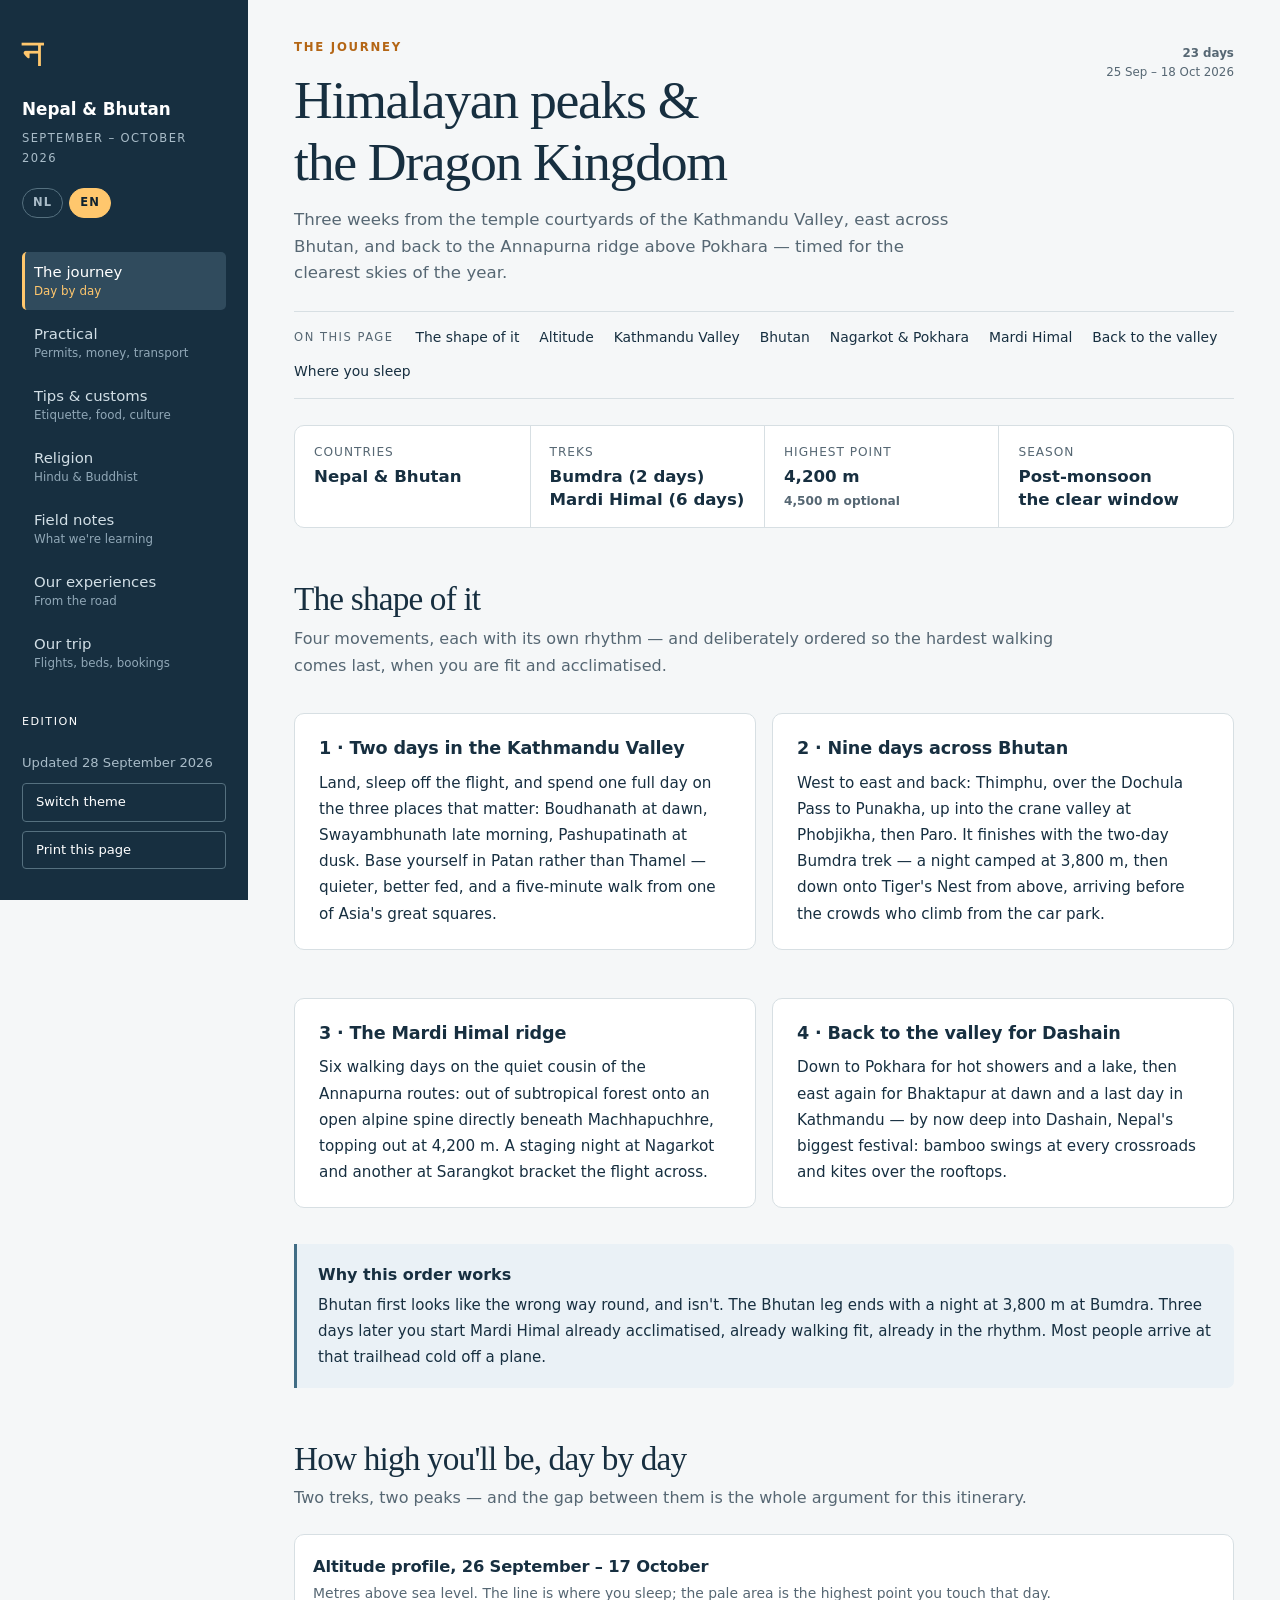
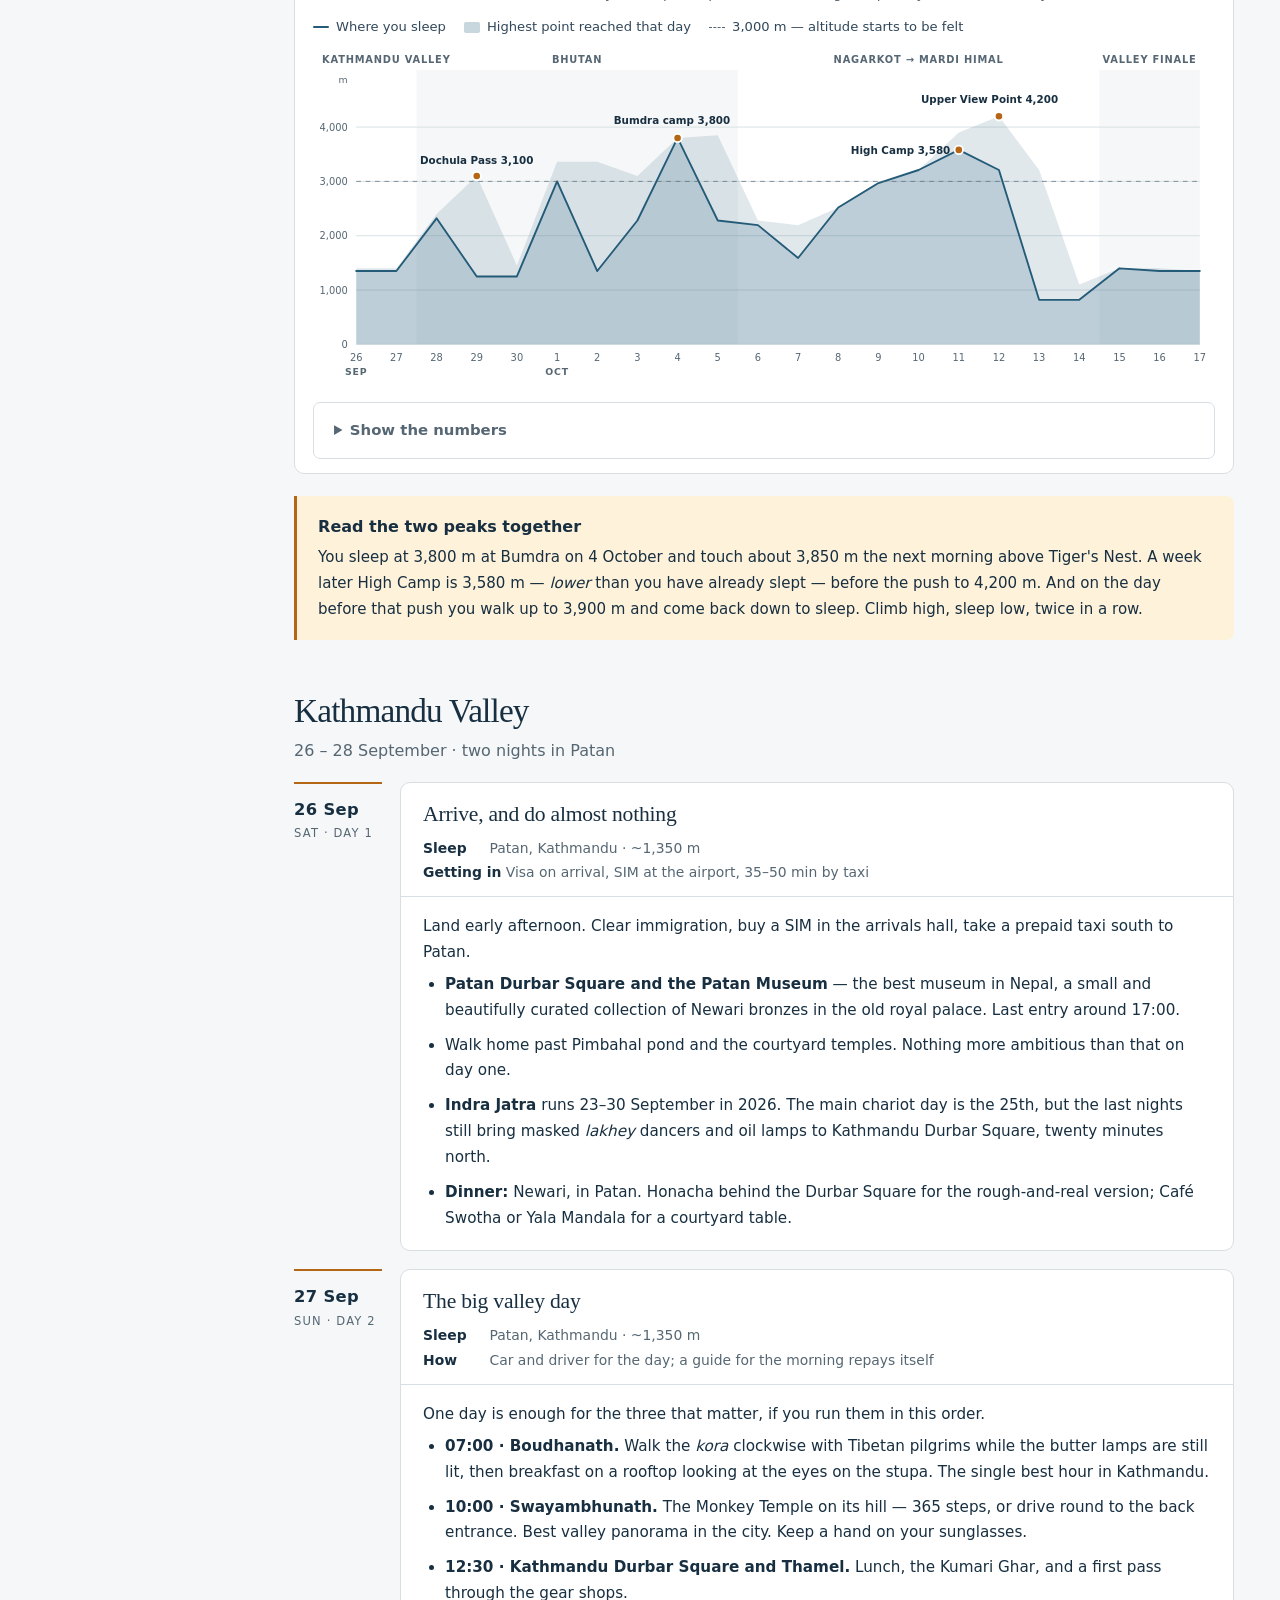
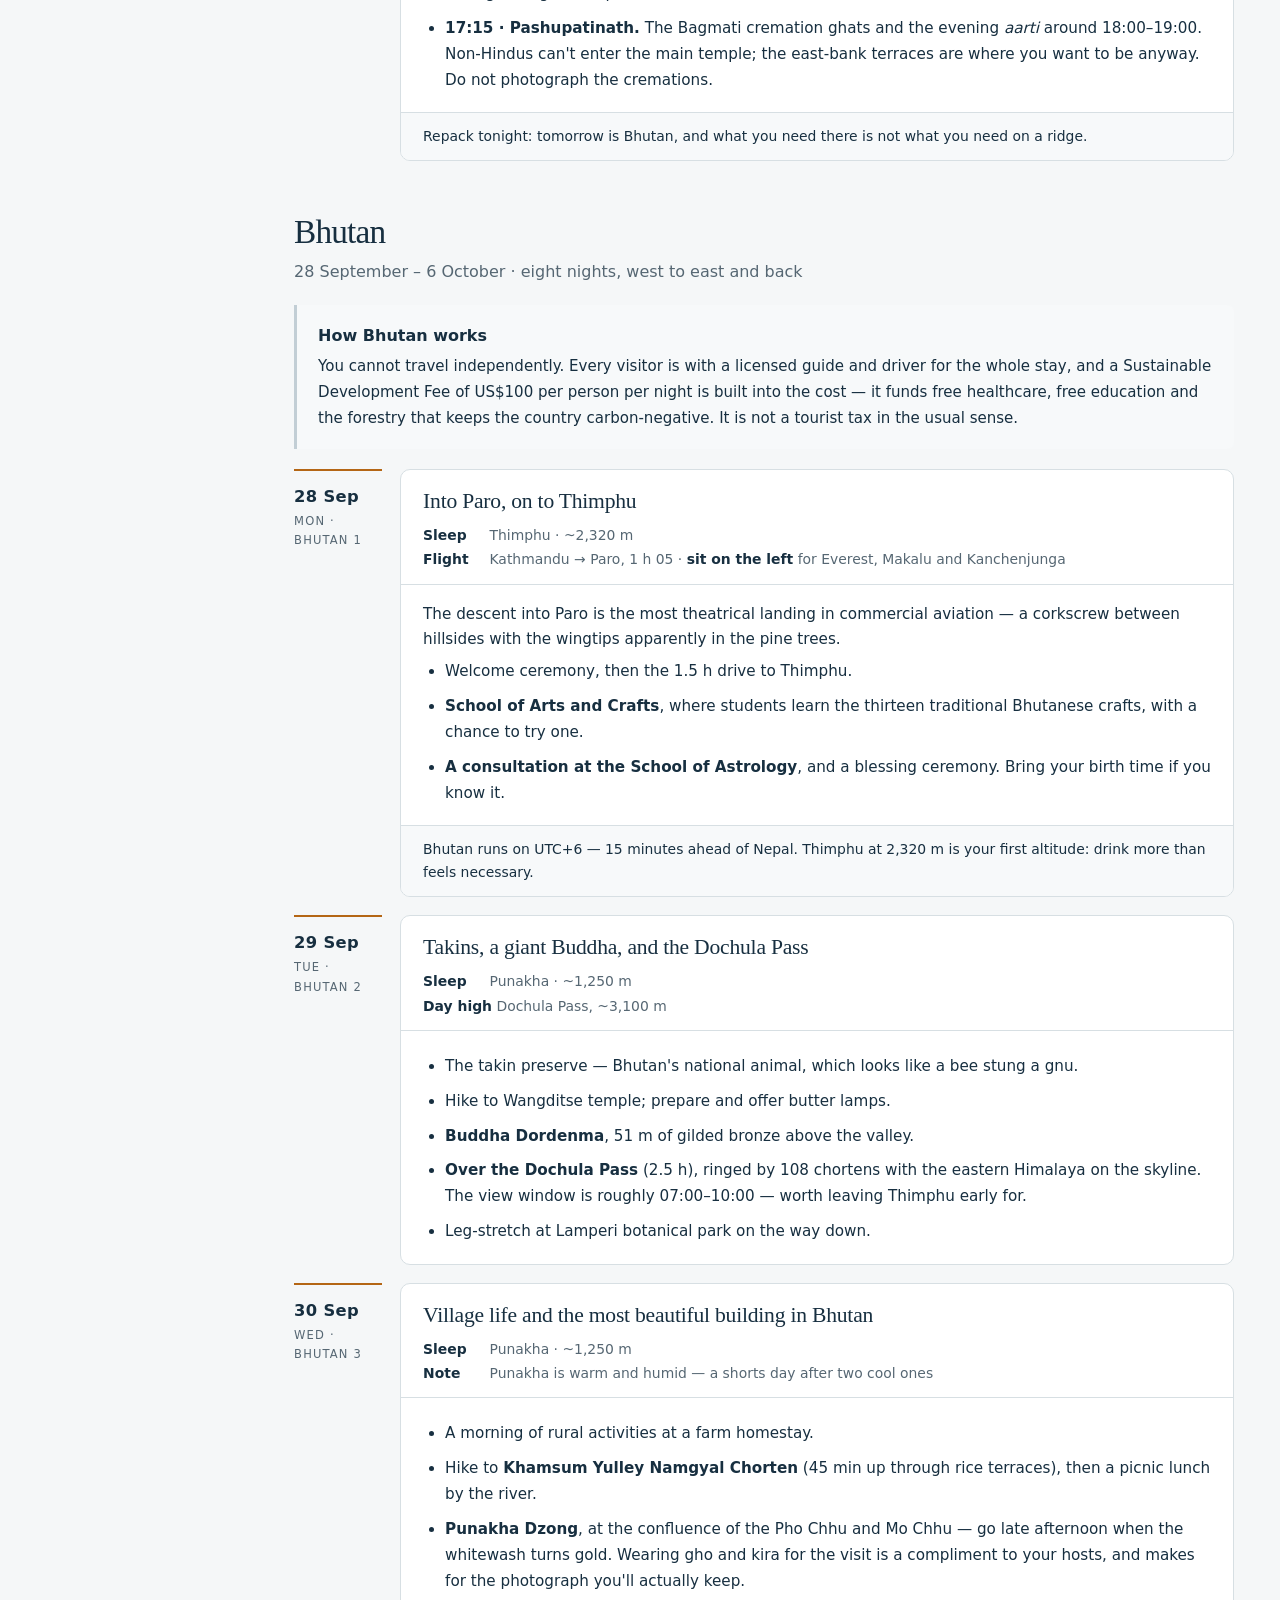
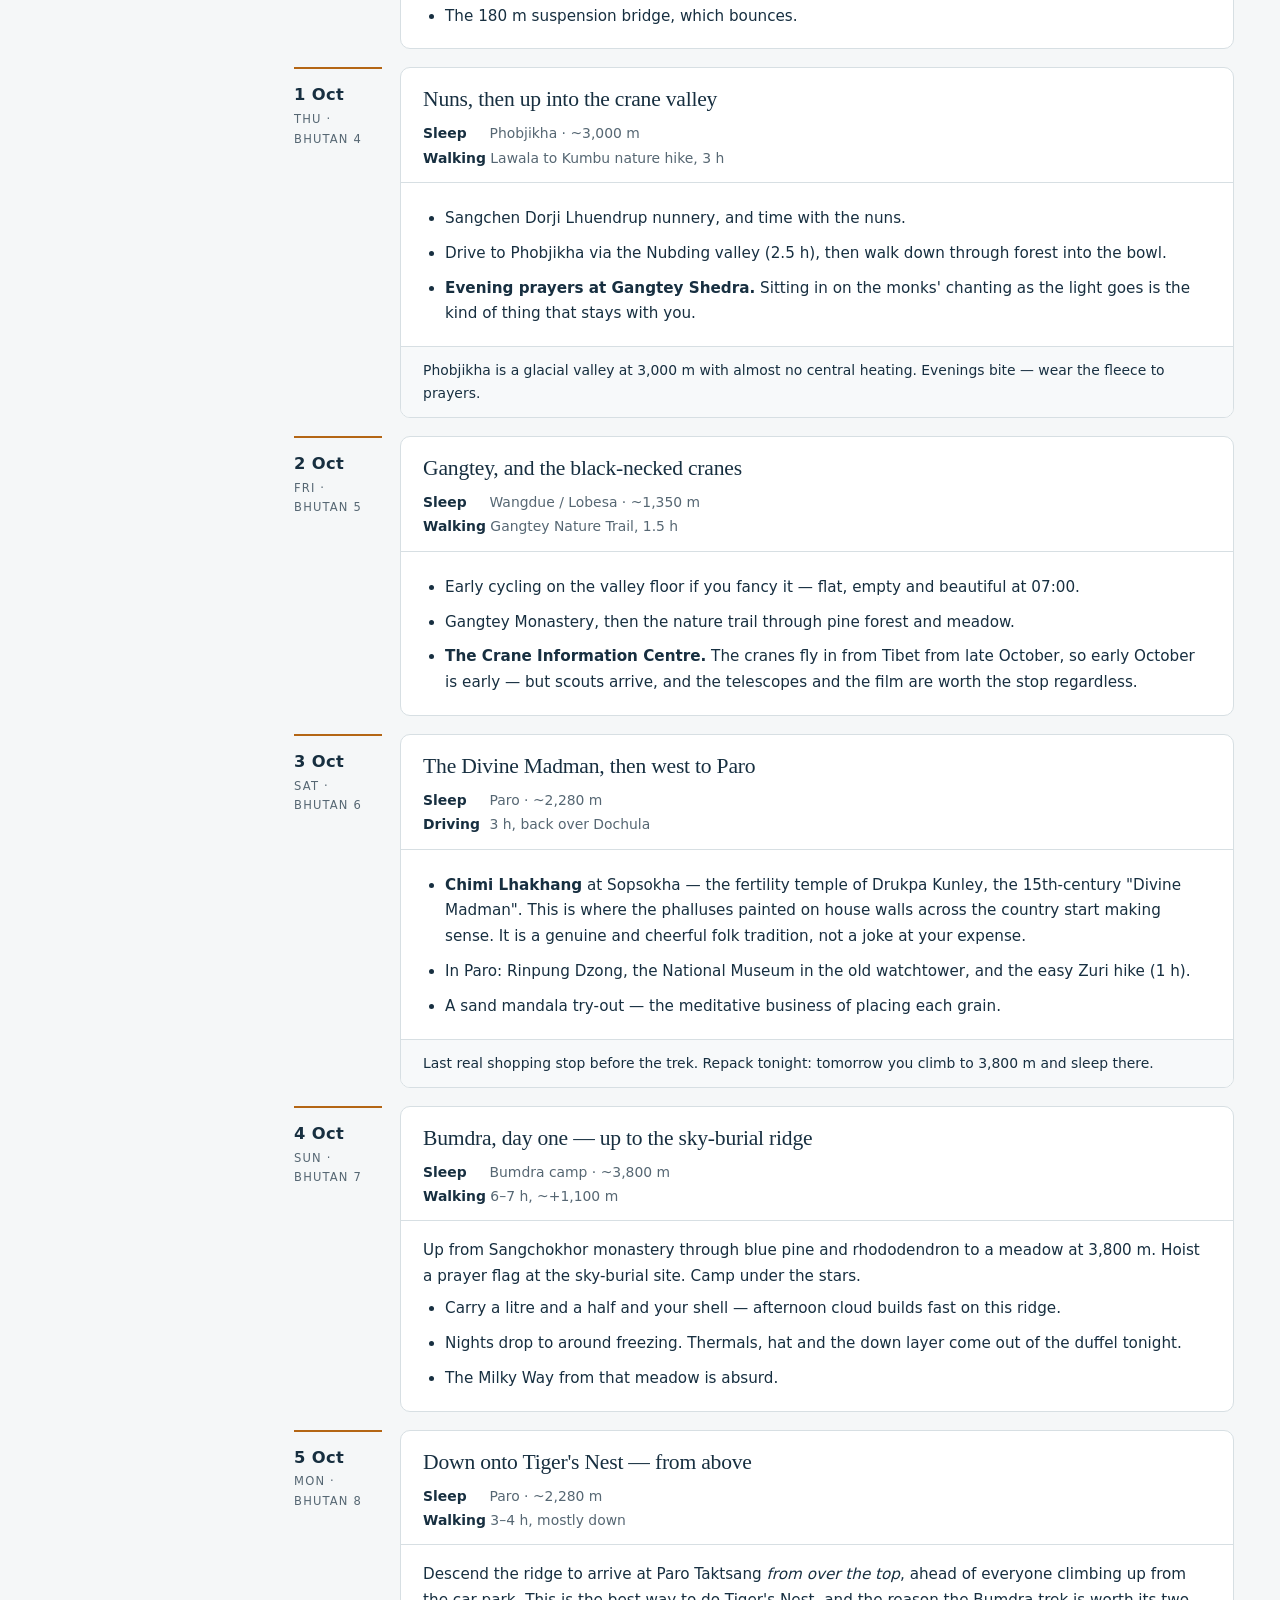
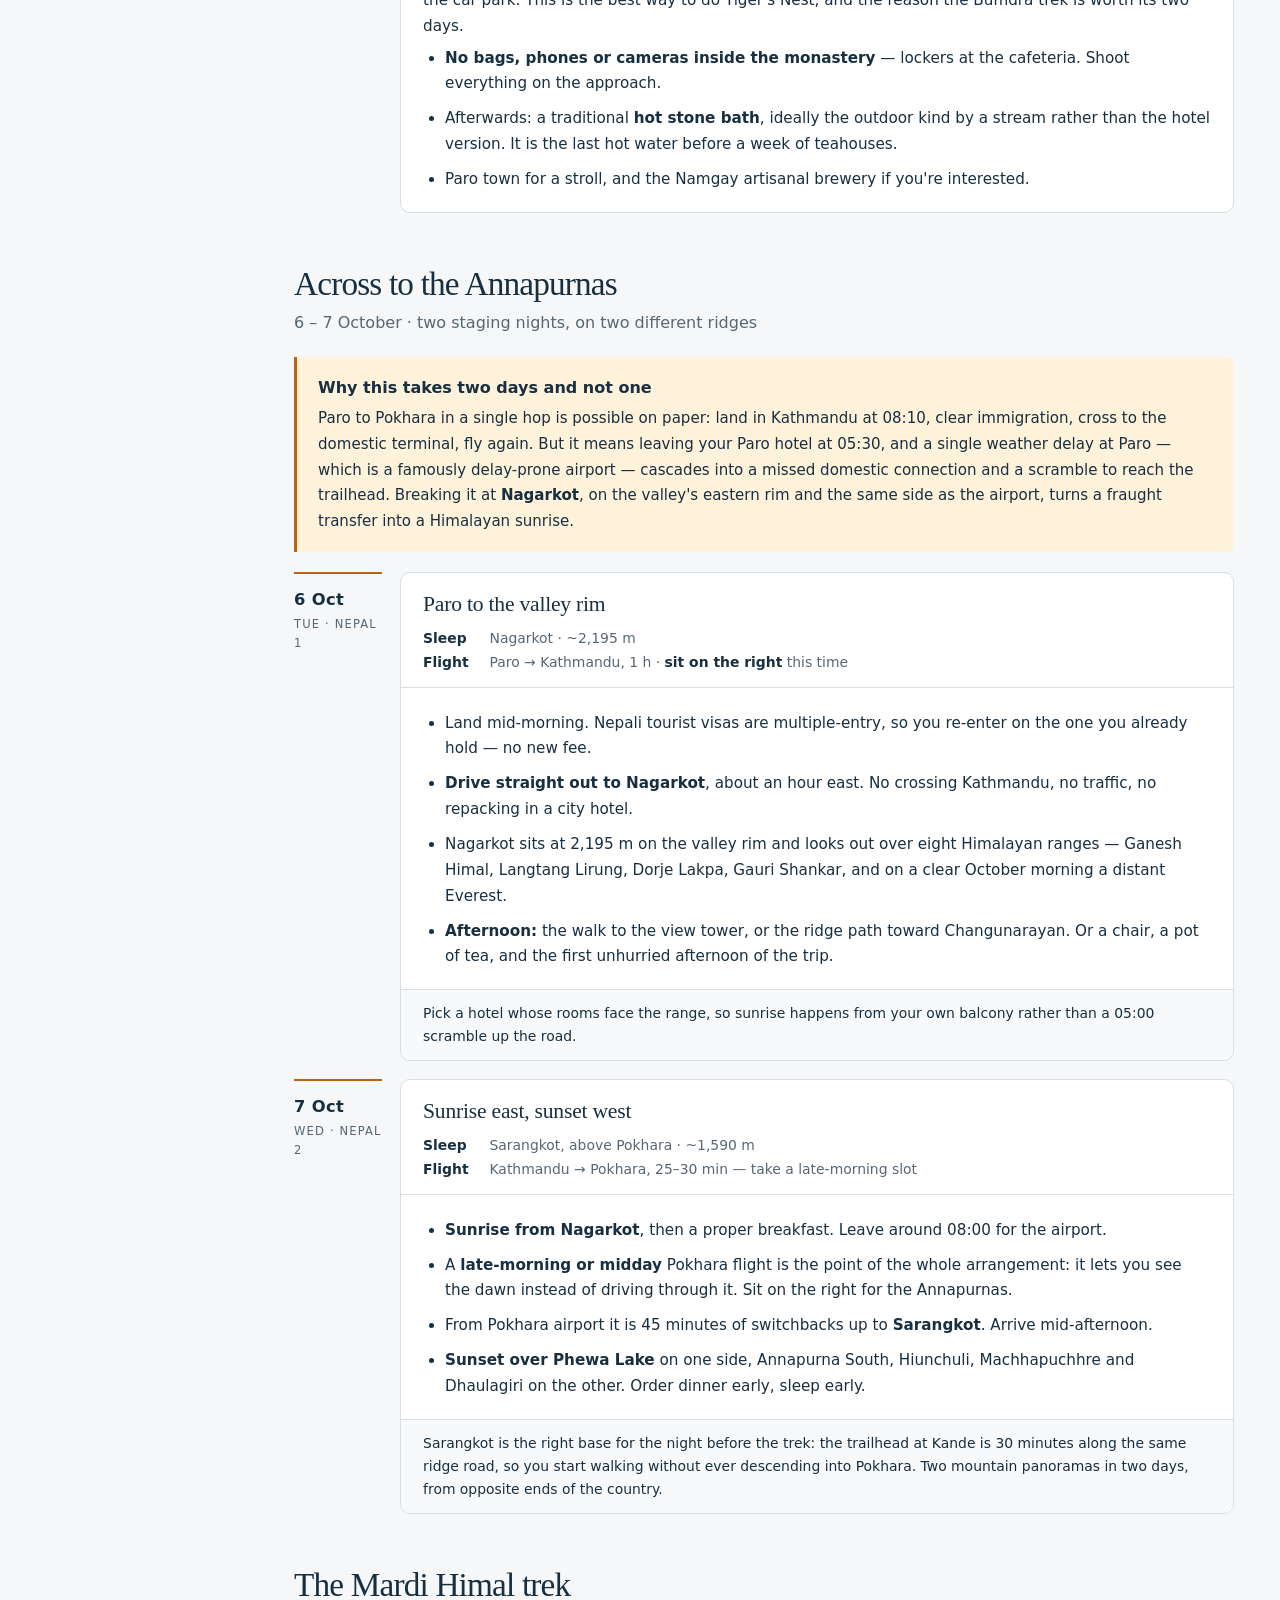
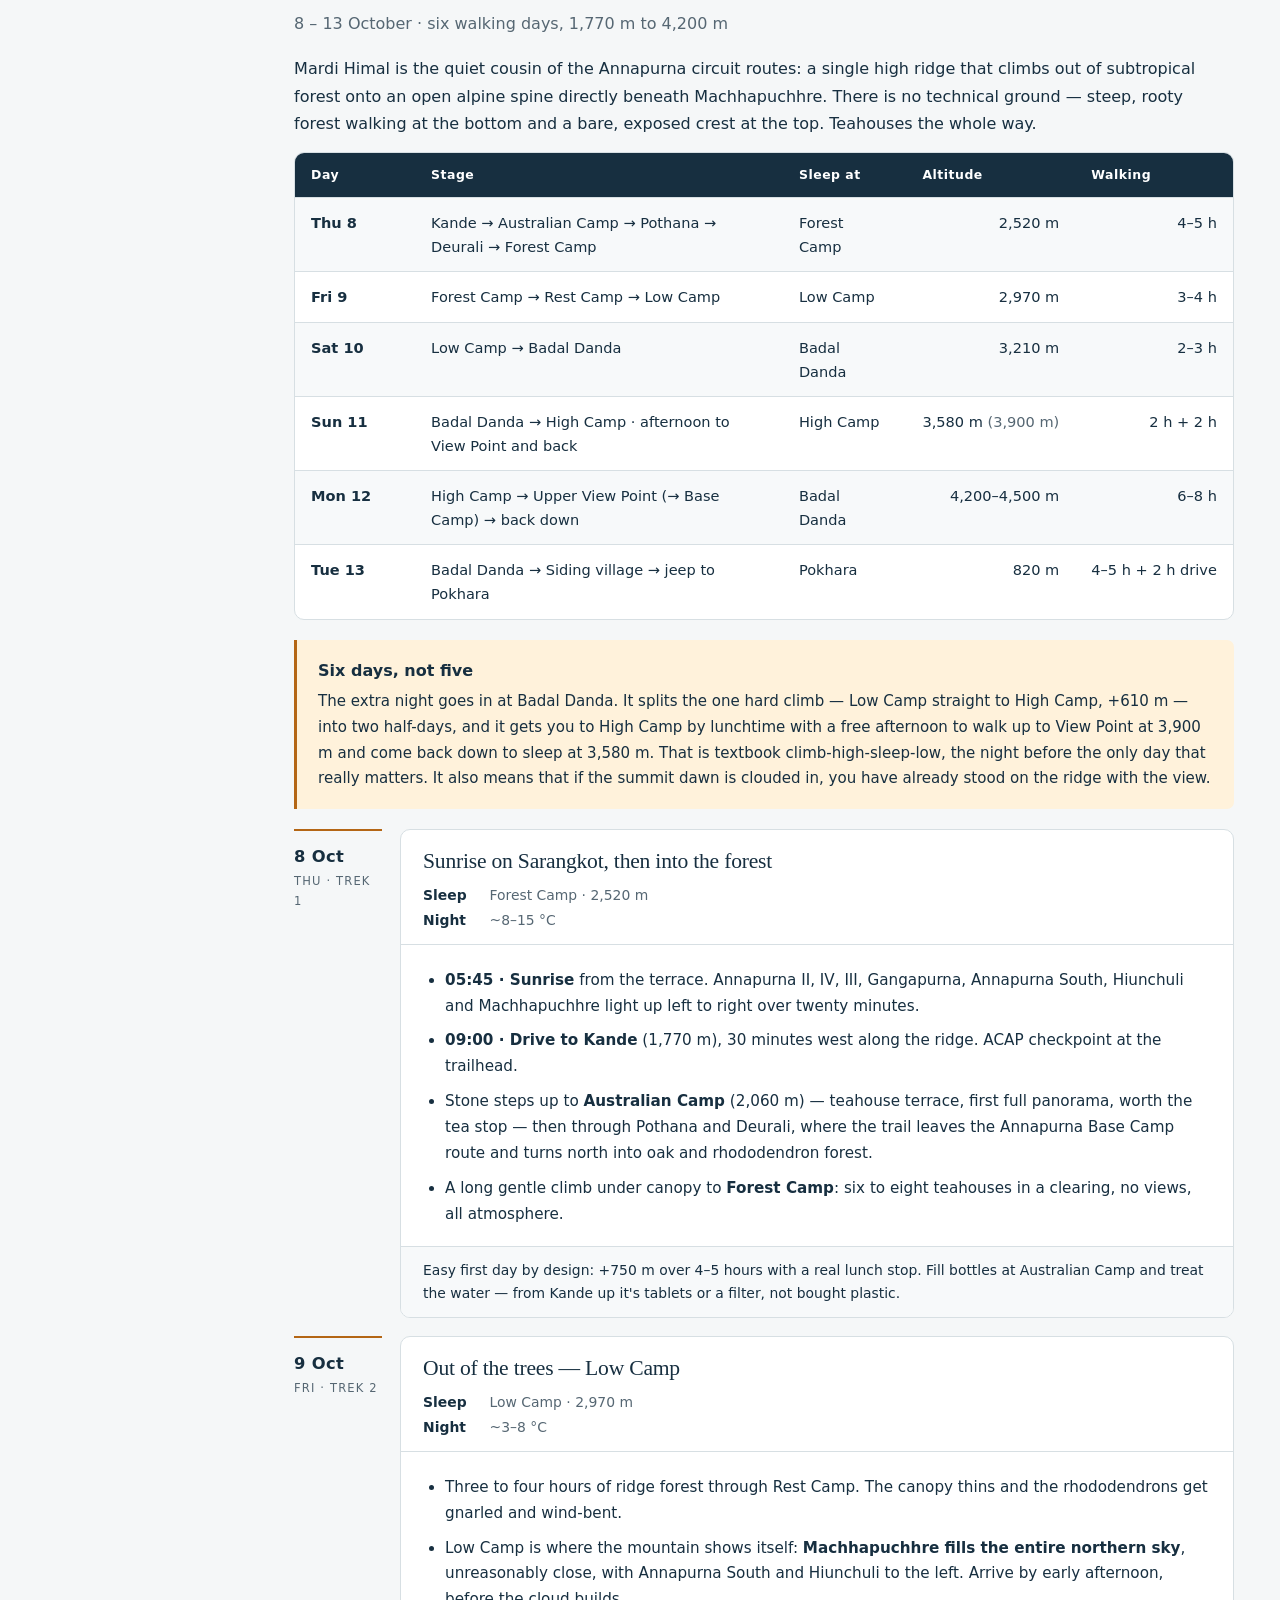
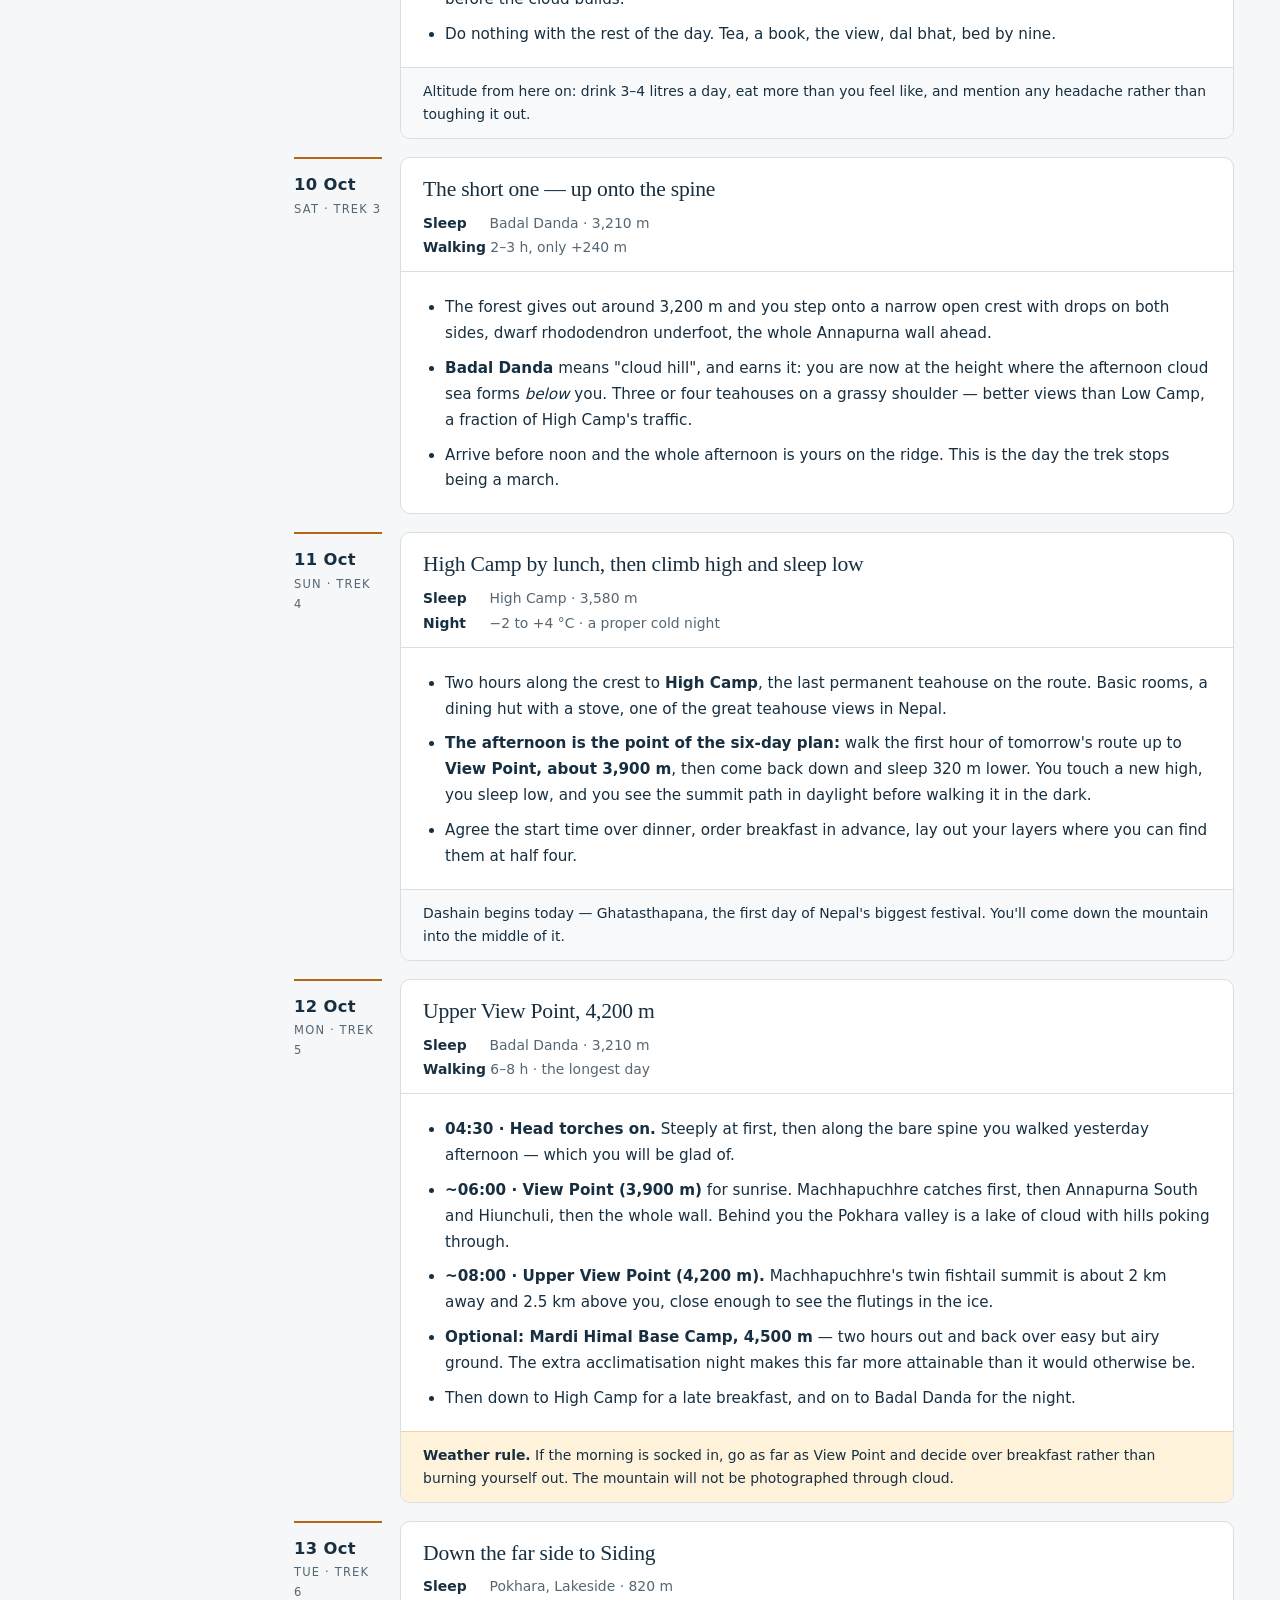
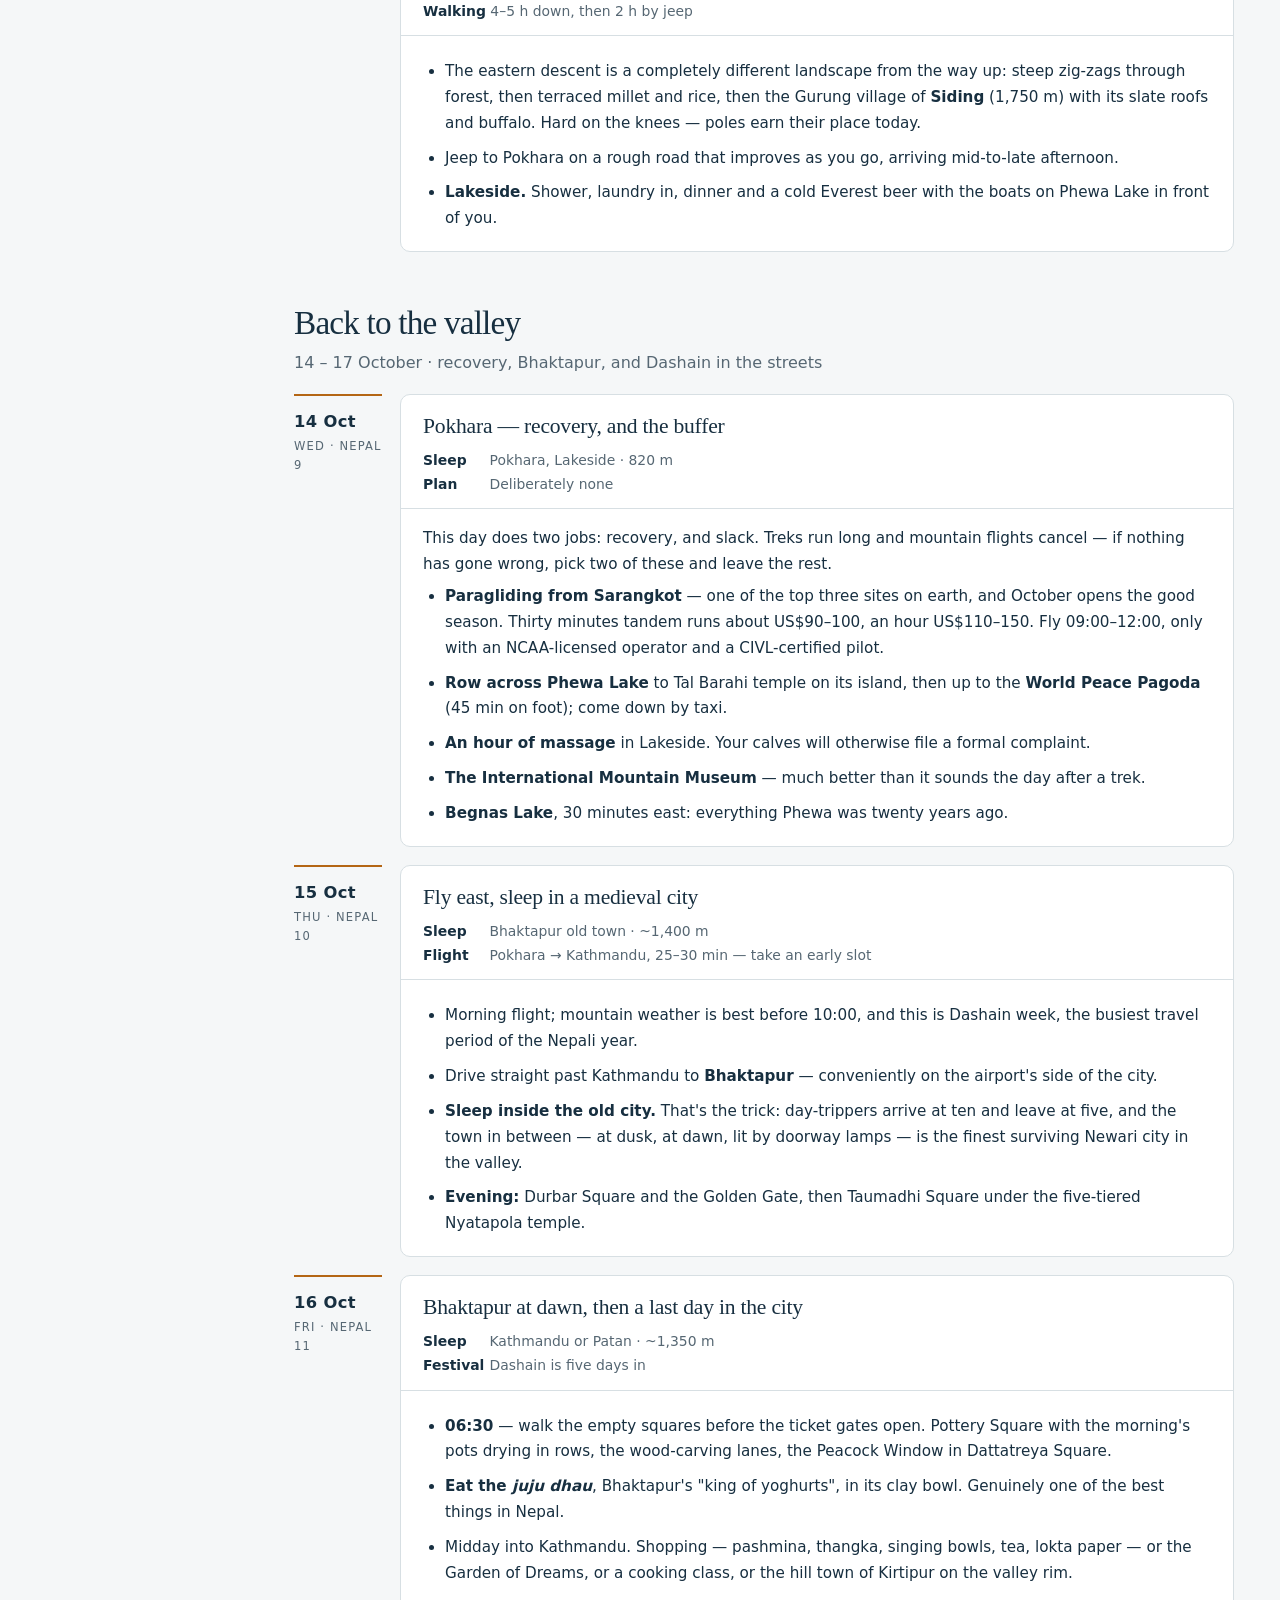
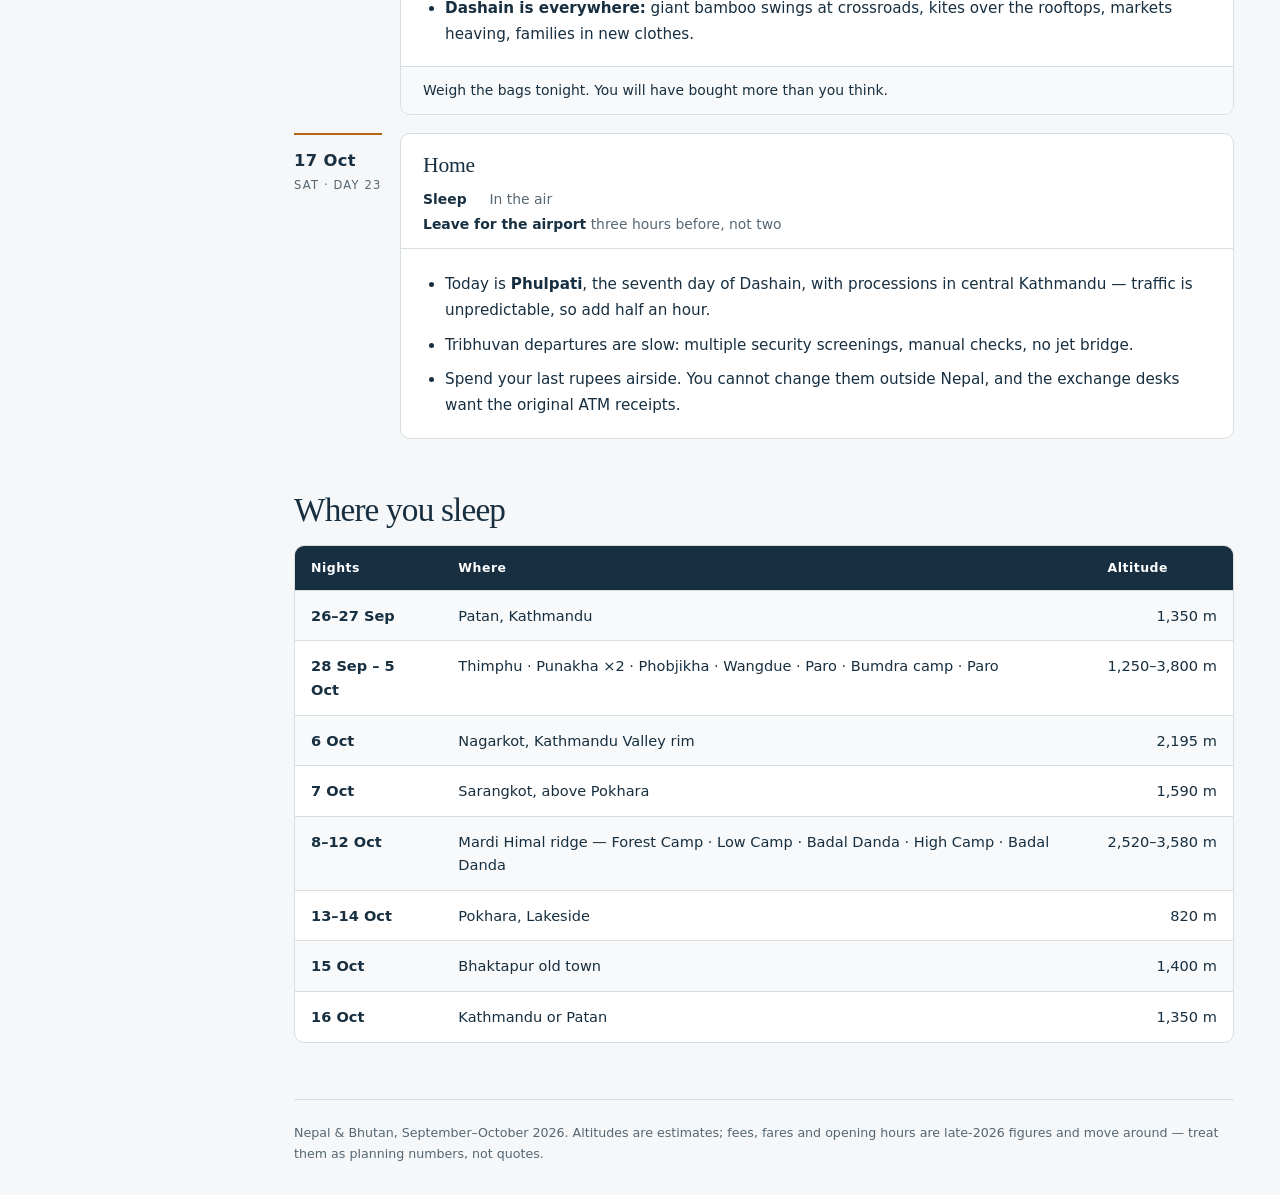
==== en/index.html @ e70852e8 "Dutch version of the site, as the default, with English under en/ All seven pages translated to Dutc" ====
<!doctype html>
<html lang="en">
<head>
<meta charset="utf-8">
<meta name="robots" content="noindex, nofollow">
<meta name="viewport" content="width=device-width, initial-scale=1">
<title>The journey &middot; Nepal &amp; Bhutan 2026</title>
<link rel="stylesheet" href="../assets/style.css?v=4">
<link rel="alternate" hreflang="nl" href="../index.html">
<link rel="alternate" hreflang="en" href="index.html">
</head>
<body>
<a class="skip" href="#main">Skip to content</a>
<div class="shell">
<aside class="sidebar">
  <a class="brand" href="index.html">
    <span class="brand-mark">&#2344;</span>
    <strong>Nepal &amp; Bhutan</strong>
    <span>SEPTEMBER &ndash; OCTOBER 2026</span>
  </a>
  <div class="lang" aria-label="Language / Taal">
    <a href="../index.html" hreflang="nl" lang="nl" aria-label="Nederlandse versie">NL</a>
    <a aria-current="true" lang="en">EN</a>
  </div>
  <nav>
    <a href="index.html" aria-current="page">The journey <span>Day by day</span></a>
    <a href="practical.html">Practical <span>Permits, money, transport</span></a>
    <a href="tips.html">Tips &amp; customs <span>Etiquette, food, culture</span></a>
    <a href="religion.html">Religion <span>Hindu &amp; Buddhist</span></a>
    <a href="discoveries.html">Field notes <span>What we're learning</span></a>
    <a href="experiences.html">Our experiences <span>From the road</span></a>
    <a href="ours.html">Our trip <span>Flights, beds, bookings</span></a>
  </nav>
  <div class="side-bottom">
    <p class="lbl">EDITION</p>
    <p>Updated 28 September 2026</p>
    <button class="side-btn" onclick="var r=document.documentElement;r.dataset.theme=(r.dataset.theme==='dark'?'light':'dark')">Switch theme</button>
    <button class="side-btn" onclick="window.print()">Print this page</button>
  </div>
</aside>
<main id="main">
<div class="page-heading">
  <div>
    <span class="eyebrow">The journey</span>
    <h1>Himalayan peaks &amp;<br>the Dragon Kingdom</h1>
    <p class="intro">Three weeks from the temple courtyards of the Kathmandu Valley, east across Bhutan, and back to the Annapurna ridge above Pokhara — timed for the clearest skies of the year.</p>
  </div>
  <div class="edition"><strong>23 days</strong><br>25 Sep – 18 Oct 2026</div>
</div>

<div class="jump">
  <span class="jl">ON THIS PAGE</span>
  <a href="#shape">The shape of it</a>
  <a href="#altitude">Altitude</a>
  <a href="#valley">Kathmandu Valley</a>
  <a href="#bhutan">Bhutan</a>
  <a href="#annapurna">Nagarkot &amp; Pokhara</a>
  <a href="#mardi">Mardi Himal</a>
  <a href="#finale">Back to the valley</a>
  <a href="#beds">Where you sleep</a>
</div>

<div class="overview">
  <div><span>Countries</span><strong>Nepal &amp; Bhutan</strong></div>
  <div><span>Treks</span><strong>Bumdra (2 days)<br>Mardi Himal (6 days)</strong></div>
  <div><span>Highest point</span><strong>4,200 m<br><span style="text-transform:none;letter-spacing:0">4,500 m optional</span></strong></div>
  <div><span>Season</span><strong>Post-monsoon<br>the clear window</strong></div>
</div>

<section class="section" id="shape">
  <h2>The shape of it</h2>
  <p class="section-lead">Four movements, each with its own rhythm — and deliberately ordered so the hardest walking comes last, when you are fit and acclimatised.</p>
  <div class="grid two">
    <div class="panel">
      <h3>1 · Two days in the Kathmandu Valley</h3>
      <p>Land, sleep off the flight, and spend one full day on the three places that matter: Boudhanath at dawn, Swayambhunath late morning, Pashupatinath at dusk. Base yourself in Patan rather than Thamel — quieter, better fed, and a five-minute walk from one of Asia's great squares.</p>
    </div>
    <div class="panel">
      <h3>2 · Nine days across Bhutan</h3>
      <p>West to east and back: Thimphu, over the Dochula Pass to Punakha, up into the crane valley at Phobjikha, then Paro. It finishes with the two-day Bumdra trek — a night camped at 3,800 m, then down onto Tiger's Nest from above, arriving before the crowds who climb from the car park.</p>
    </div>
    <div class="panel">
      <h3>3 · The Mardi Himal ridge</h3>
      <p>Six walking days on the quiet cousin of the Annapurna routes: out of subtropical forest onto an open alpine spine directly beneath Machhapuchhre, topping out at 4,200 m. A staging night at Nagarkot and another at Sarangkot bracket the flight across.</p>
    </div>
    <div class="panel">
      <h3>4 · Back to the valley for Dashain</h3>
      <p>Down to Pokhara for hot showers and a lake, then east again for Bhaktapur at dawn and a last day in Kathmandu — by now deep into Dashain, Nepal's biggest festival: bamboo swings at every crossroads and kites over the rooftops.</p>
    </div>
  </div>

  <div class="notice">
    <strong>Why this order works</strong>
    <p>Bhutan first looks like the wrong way round, and isn't. The Bhutan leg ends with a night at 3,800 m at Bumdra. Three days later you start Mardi Himal already acclimatised, already walking fit, already in the rhythm. Most people arrive at that trailhead cold off a plane.</p>
  </div>
</section>

<section class="section" id="altitude">
  <h2>How high you'll be, day by day</h2>
  <p class="section-lead">Two treks, two peaks — and the gap between them is the whole argument for this itinerary.</p>

  <div class="viz-root">
    <figure class="viz-figure">
      <figcaption>Altitude profile, 26 September – 17 October</figcaption>
      <p class="viz-sub">Metres above sea level. The line is where you sleep; the pale area is the highest point you touch that day.</p>

      <div class="viz-legend">
        <span><i class="viz-key-line"></i>Where you sleep</span>
        <span><i class="viz-key-fill"></i>Highest point reached that day</span>
        <span><i class="viz-key-dash"></i>3,000 m — altitude starts to be felt</span>
      </div>

      <div class="viz-scroll">
      <svg class="viz-svg" id="altSvg" viewBox="0 0 960 372" role="img"
           aria-label="Altitude profile from 26 September to 17 October 2026. Around 1,350 metres in the Kathmandu Valley, rising across Bhutan to a camp at 3,800 metres at Bumdra on 4 October, a staging night at 2,195 metres in Nagarkot, then climbing the Mardi Himal ridge to 3,580 metres at High Camp on 11 October and a high point of 4,200 metres on 12 October, before returning to the valley at around 1,350 metres."></svg>
      </div>

      <div class="viz-tip" id="altTip" aria-hidden="true"></div>

      <details class="viz-table">
        <summary>Show the numbers</summary>
        <div class="table-wrap"><table id="altTable">
          <thead><tr><th>Date</th><th>Where you sleep</th><th class="num">Sleeping altitude</th><th class="num">Day's high point</th></tr></thead>
          <tbody></tbody>
        </table></div>
      </details>
    </figure>
  </div>

  <div class="notice amber">
    <strong>Read the two peaks together</strong>
    <p>You sleep at 3,800 m at Bumdra on 4 October and touch about 3,850 m the next morning above Tiger's Nest. A week later High Camp is 3,580 m — <em>lower</em> than you have already slept — before the push to 4,200 m. And on the day before that push you walk up to 3,900 m and come back down to sleep. Climb high, sleep low, twice in a row.</p>
  </div>
</section>

<section class="section" id="valley">
  <h2>Kathmandu Valley</h2>
  <p class="section-lead">26 – 28 September · two nights in Patan</p>

  <div class="day">
    <div class="date"><strong>26 Sep</strong><span>Sat · Day 1</span></div>
    <div class="day-content">
      <div class="day-top"><h3>Arrive, and do almost nothing</h3></div>
      <div class="day-meta"><div><b>Sleep</b> Patan, Kathmandu · ~1,350 m</div><div><b>Getting in</b> Visa on arrival, SIM at the airport, 35–50 min by taxi</div></div>
      <div class="day-body">
        <p>Land early afternoon. Clear immigration, buy a SIM in the arrivals hall, take a prepaid taxi south to Patan.</p>
        <ul>
          <li><b>Patan Durbar Square and the Patan Museum</b> — the best museum in Nepal, a small and beautifully curated collection of Newari bronzes in the old royal palace. Last entry around 17:00.</li>
          <li>Walk home past Pimbahal pond and the courtyard temples. Nothing more ambitious than that on day one.</li>
          <li><b>Indra Jatra</b> runs 23–30 September in 2026. The main chariot day is the 25th, but the last nights still bring masked <em>lakhey</em> dancers and oil lamps to Kathmandu Durbar Square, twenty minutes north.</li>
          <li><b>Dinner:</b> Newari, in Patan. Honacha behind the Durbar Square for the rough-and-real version; Café Swotha or Yala Mandala for a courtyard table.</li>
        </ul>
      </div>
    </div>
  </div>

  <div class="day">
    <div class="date"><strong>27 Sep</strong><span>Sun · Day 2</span></div>
    <div class="day-content">
      <div class="day-top"><h3>The big valley day</h3></div>
      <div class="day-meta"><div><b>Sleep</b> Patan, Kathmandu · ~1,350 m</div><div><b>How</b> Car and driver for the day; a guide for the morning repays itself</div></div>
      <div class="day-body">
        <p>One day is enough for the three that matter, if you run them in this order.</p>
        <ul>
          <li><b>07:00 · Boudhanath.</b> Walk the <em>kora</em> clockwise with Tibetan pilgrims while the butter lamps are still lit, then breakfast on a rooftop looking at the eyes on the stupa. The single best hour in Kathmandu.</li>
          <li><b>10:00 · Swayambhunath.</b> The Monkey Temple on its hill — 365 steps, or drive round to the back entrance. Best valley panorama in the city. Keep a hand on your sunglasses.</li>
          <li><b>12:30 · Kathmandu Durbar Square and Thamel.</b> Lunch, the Kumari Ghar, and a first pass through the gear shops.</li>
          <li><b>17:15 · Pashupatinath.</b> The Bagmati cremation ghats and the evening <em>aarti</em> around 18:00–19:00. Non-Hindus can't enter the main temple; the east-bank terraces are where you want to be anyway. Do not photograph the cremations.</li>
        </ul>
      </div>
      <div class="day-extra">Repack tonight: tomorrow is Bhutan, and what you need there is not what you need on a ridge.</div>
    </div>
  </div>
</section>

<section class="section" id="bhutan">
  <h2>Bhutan</h2>
  <p class="section-lead">28 September – 6 October · eight nights, west to east and back</p>

  <div class="notice plain">
    <strong>How Bhutan works</strong>
    <p>You cannot travel independently. Every visitor is with a licensed guide and driver for the whole stay, and a Sustainable Development Fee of US$100 per person per night is built into the cost — it funds free healthcare, free education and the forestry that keeps the country carbon-negative. It is not a tourist tax in the usual sense.</p>
  </div>

  <div class="day">
    <div class="date"><strong>28 Sep</strong><span>Mon · Bhutan 1</span></div>
    <div class="day-content">
      <div class="day-top"><h3>Into Paro, on to Thimphu</h3></div>
      <div class="day-meta"><div><b>Sleep</b> Thimphu · ~2,320 m</div><div><b>Flight</b> Kathmandu → Paro, 1 h 05 · <b>sit on the left</b> for Everest, Makalu and Kanchenjunga</div></div>
      <div class="day-body">
        <p>The descent into Paro is the most theatrical landing in commercial aviation — a corkscrew between hillsides with the wingtips apparently in the pine trees.</p>
        <ul>
          <li>Welcome ceremony, then the 1.5 h drive to Thimphu.</li>
          <li><b>School of Arts and Crafts</b>, where students learn the thirteen traditional Bhutanese crafts, with a chance to try one.</li>
          <li><b>A consultation at the School of Astrology</b>, and a blessing ceremony. Bring your birth time if you know it.</li>
        </ul>
      </div>
      <div class="day-extra">Bhutan runs on UTC+6 — 15 minutes ahead of Nepal. Thimphu at 2,320 m is your first altitude: drink more than feels necessary.</div>
    </div>
  </div>

  <div class="day">
    <div class="date"><strong>29 Sep</strong><span>Tue · Bhutan 2</span></div>
    <div class="day-content">
      <div class="day-top"><h3>Takins, a giant Buddha, and the Dochula Pass</h3></div>
      <div class="day-meta"><div><b>Sleep</b> Punakha · ~1,250 m</div><div><b>Day high</b> Dochula Pass, ~3,100 m</div></div>
      <div class="day-body">
        <ul>
          <li>The takin preserve — Bhutan's national animal, which looks like a bee stung a gnu.</li>
          <li>Hike to Wangditse temple; prepare and offer butter lamps.</li>
          <li><b>Buddha Dordenma</b>, 51 m of gilded bronze above the valley.</li>
          <li><b>Over the Dochula Pass</b> (2.5 h), ringed by 108 chortens with the eastern Himalaya on the skyline. The view window is roughly 07:00–10:00 — worth leaving Thimphu early for.</li>
          <li>Leg-stretch at Lamperi botanical park on the way down.</li>
        </ul>
      </div>
    </div>
  </div>

  <div class="day">
    <div class="date"><strong>30 Sep</strong><span>Wed · Bhutan 3</span></div>
    <div class="day-content">
      <div class="day-top"><h3>Village life and the most beautiful building in Bhutan</h3></div>
      <div class="day-meta"><div><b>Sleep</b> Punakha · ~1,250 m</div><div><b>Note</b> Punakha is warm and humid — a shorts day after two cool ones</div></div>
      <div class="day-body">
        <ul>
          <li>A morning of rural activities at a farm homestay.</li>
          <li>Hike to <b>Khamsum Yulley Namgyal Chorten</b> (45 min up through rice terraces), then a picnic lunch by the river.</li>
          <li><b>Punakha Dzong</b>, at the confluence of the Pho Chhu and Mo Chhu — go late afternoon when the whitewash turns gold. Wearing gho and kira for the visit is a compliment to your hosts, and makes for the photograph you'll actually keep.</li>
          <li>The 180 m suspension bridge, which bounces.</li>
        </ul>
      </div>
    </div>
  </div>

  <div class="day">
    <div class="date"><strong>1 Oct</strong><span>Thu · Bhutan 4</span></div>
    <div class="day-content">
      <div class="day-top"><h3>Nuns, then up into the crane valley</h3></div>
      <div class="day-meta"><div><b>Sleep</b> Phobjikha · ~3,000 m</div><div><b>Walking</b> Lawala to Kumbu nature hike, 3 h</div></div>
      <div class="day-body">
        <ul>
          <li>Sangchen Dorji Lhuendrup nunnery, and time with the nuns.</li>
          <li>Drive to Phobjikha via the Nubding valley (2.5 h), then walk down through forest into the bowl.</li>
          <li><b>Evening prayers at Gangtey Shedra.</b> Sitting in on the monks' chanting as the light goes is the kind of thing that stays with you.</li>
        </ul>
      </div>
      <div class="day-extra">Phobjikha is a glacial valley at 3,000 m with almost no central heating. Evenings bite — wear the fleece to prayers.</div>
    </div>
  </div>

  <div class="day">
    <div class="date"><strong>2 Oct</strong><span>Fri · Bhutan 5</span></div>
    <div class="day-content">
      <div class="day-top"><h3>Gangtey, and the black-necked cranes</h3></div>
      <div class="day-meta"><div><b>Sleep</b> Wangdue / Lobesa · ~1,350 m</div><div><b>Walking</b> Gangtey Nature Trail, 1.5 h</div></div>
      <div class="day-body">
        <ul>
          <li>Early cycling on the valley floor if you fancy it — flat, empty and beautiful at 07:00.</li>
          <li>Gangtey Monastery, then the nature trail through pine forest and meadow.</li>
          <li><b>The Crane Information Centre.</b> The cranes fly in from Tibet from late October, so early October is early — but scouts arrive, and the telescopes and the film are worth the stop regardless.</li>
        </ul>
      </div>
    </div>
  </div>

  <div class="day">
    <div class="date"><strong>3 Oct</strong><span>Sat · Bhutan 6</span></div>
    <div class="day-content">
      <div class="day-top"><h3>The Divine Madman, then west to Paro</h3></div>
      <div class="day-meta"><div><b>Sleep</b> Paro · ~2,280 m</div><div><b>Driving</b> 3 h, back over Dochula</div></div>
      <div class="day-body">
        <ul>
          <li><b>Chimi Lhakhang</b> at Sopsokha — the fertility temple of Drukpa Kunley, the 15th-century "Divine Madman". This is where the phalluses painted on house walls across the country start making sense. It is a genuine and cheerful folk tradition, not a joke at your expense.</li>
          <li>In Paro: Rinpung Dzong, the National Museum in the old watchtower, and the easy Zuri hike (1 h).</li>
          <li>A sand mandala try-out — the meditative business of placing each grain.</li>
        </ul>
      </div>
      <div class="day-extra">Last real shopping stop before the trek. Repack tonight: tomorrow you climb to 3,800 m and sleep there.</div>
    </div>
  </div>

  <div class="day">
    <div class="date"><strong>4 Oct</strong><span>Sun · Bhutan 7</span></div>
    <div class="day-content">
      <div class="day-top"><h3>Bumdra, day one — up to the sky-burial ridge</h3></div>
      <div class="day-meta"><div><b>Sleep</b> Bumdra camp · ~3,800 m</div><div><b>Walking</b> 6–7 h, ~+1,100 m</div></div>
      <div class="day-body">
        <p>Up from Sangchokhor monastery through blue pine and rhododendron to a meadow at 3,800 m. Hoist a prayer flag at the sky-burial site. Camp under the stars.</p>
        <ul>
          <li>Carry a litre and a half and your shell — afternoon cloud builds fast on this ridge.</li>
          <li>Nights drop to around freezing. Thermals, hat and the down layer come out of the duffel tonight.</li>
          <li>The Milky Way from that meadow is absurd.</li>
        </ul>
      </div>
    </div>
  </div>

  <div class="day">
    <div class="date"><strong>5 Oct</strong><span>Mon · Bhutan 8</span></div>
    <div class="day-content">
      <div class="day-top"><h3>Down onto Tiger's Nest — from above</h3></div>
      <div class="day-meta"><div><b>Sleep</b> Paro · ~2,280 m</div><div><b>Walking</b> 3–4 h, mostly down</div></div>
      <div class="day-body">
        <p>Descend the ridge to arrive at Paro Taktsang <em>from over the top</em>, ahead of everyone climbing up from the car park. This is the best way to do Tiger's Nest, and the reason the Bumdra trek is worth its two days.</p>
        <ul>
          <li><b>No bags, phones or cameras inside the monastery</b> — lockers at the cafeteria. Shoot everything on the approach.</li>
          <li>Afterwards: a traditional <b>hot stone bath</b>, ideally the outdoor kind by a stream rather than the hotel version. It is the last hot water before a week of teahouses.</li>
          <li>Paro town for a stroll, and the Namgay artisanal brewery if you're interested.</li>
        </ul>
      </div>
    </div>
  </div>
</section>

<section class="section" id="annapurna">
  <h2>Across to the Annapurnas</h2>
  <p class="section-lead">6 – 7 October · two staging nights, on two different ridges</p>

  <div class="notice amber">
    <strong>Why this takes two days and not one</strong>
    <p>Paro to Pokhara in a single hop is possible on paper: land in Kathmandu at 08:10, clear immigration, cross to the domestic terminal, fly again. But it means leaving your Paro hotel at 05:30, and a single weather delay at Paro — which is a famously delay-prone airport — cascades into a missed domestic connection and a scramble to reach the trailhead. Breaking it at <b>Nagarkot</b>, on the valley's eastern rim and the same side as the airport, turns a fraught transfer into a Himalayan sunrise.</p>
  </div>

  <div class="day">
    <div class="date"><strong>6 Oct</strong><span>Tue · Nepal 1</span></div>
    <div class="day-content">
      <div class="day-top"><h3>Paro to the valley rim</h3></div>
      <div class="day-meta"><div><b>Sleep</b> Nagarkot · ~2,195 m</div><div><b>Flight</b> Paro → Kathmandu, 1 h · <b>sit on the right</b> this time</div></div>
      <div class="day-body">
        <ul>
          <li>Land mid-morning. Nepali tourist visas are multiple-entry, so you re-enter on the one you already hold — no new fee.</li>
          <li><b>Drive straight out to Nagarkot</b>, about an hour east. No crossing Kathmandu, no traffic, no repacking in a city hotel.</li>
          <li>Nagarkot sits at 2,195 m on the valley rim and looks out over eight Himalayan ranges — Ganesh Himal, Langtang Lirung, Dorje Lakpa, Gauri Shankar, and on a clear October morning a distant Everest.</li>
          <li><b>Afternoon:</b> the walk to the view tower, or the ridge path toward Changunarayan. Or a chair, a pot of tea, and the first unhurried afternoon of the trip.</li>
        </ul>
      </div>
      <div class="day-extra">Pick a hotel whose rooms face the range, so sunrise happens from your own balcony rather than a 05:00 scramble up the road.</div>
    </div>
  </div>

  <div class="day">
    <div class="date"><strong>7 Oct</strong><span>Wed · Nepal 2</span></div>
    <div class="day-content">
      <div class="day-top"><h3>Sunrise east, sunset west</h3></div>
      <div class="day-meta"><div><b>Sleep</b> Sarangkot, above Pokhara · ~1,590 m</div><div><b>Flight</b> Kathmandu → Pokhara, 25–30 min — take a late-morning slot</div></div>
      <div class="day-body">
        <ul>
          <li><b>Sunrise from Nagarkot</b>, then a proper breakfast. Leave around 08:00 for the airport.</li>
          <li>A <b>late-morning or midday</b> Pokhara flight is the point of the whole arrangement: it lets you see the dawn instead of driving through it. Sit on the right for the Annapurnas.</li>
          <li>From Pokhara airport it is 45 minutes of switchbacks up to <b>Sarangkot</b>. Arrive mid-afternoon.</li>
          <li><b>Sunset over Phewa Lake</b> on one side, Annapurna South, Hiunchuli, Machhapuchhre and Dhaulagiri on the other. Order dinner early, sleep early.</li>
        </ul>
      </div>
      <div class="day-extra">Sarangkot is the right base for the night before the trek: the trailhead at Kande is 30 minutes along the same ridge road, so you start walking without ever descending into Pokhara. Two mountain panoramas in two days, from opposite ends of the country.</div>
    </div>
  </div>
</section>

<section class="section" id="mardi">
  <h2>The Mardi Himal trek</h2>
  <p class="section-lead">8 – 13 October · six walking days, 1,770 m to 4,200 m</p>

  <p>Mardi Himal is the quiet cousin of the Annapurna circuit routes: a single high ridge that climbs out of subtropical forest onto an open alpine spine directly beneath Machhapuchhre. There is no technical ground — steep, rooty forest walking at the bottom and a bare, exposed crest at the top. Teahouses the whole way.</p>

  <div class="table-wrap"><table>
    <tr><th>Day</th><th>Stage</th><th>Sleep at</th><th class="num">Altitude</th><th class="num">Walking</th></tr>
    <tr><td>Thu 8</td><td>Kande → Australian Camp → Pothana → Deurali → Forest Camp</td><td>Forest Camp</td><td class="num">2,520 m</td><td class="num">4–5 h</td></tr>
    <tr><td>Fri 9</td><td>Forest Camp → Rest Camp → Low Camp</td><td>Low Camp</td><td class="num">2,970 m</td><td class="num">3–4 h</td></tr>
    <tr><td>Sat 10</td><td>Low Camp → Badal Danda</td><td>Badal Danda</td><td class="num">3,210 m</td><td class="num">2–3 h</td></tr>
    <tr><td>Sun 11</td><td>Badal Danda → High Camp · afternoon to View Point and back</td><td>High Camp</td><td class="num">3,580 m <span style="color:var(--muted)">(3,900 m)</span></td><td class="num">2 h + 2 h</td></tr>
    <tr><td>Mon 12</td><td>High Camp → Upper View Point (→ Base Camp) → back down</td><td>Badal Danda</td><td class="num">4,200–4,500 m</td><td class="num">6–8 h</td></tr>
    <tr><td>Tue 13</td><td>Badal Danda → Siding village → jeep to Pokhara</td><td>Pokhara</td><td class="num">820 m</td><td class="num">4–5 h + 2 h drive</td></tr>
  </table></div>

  <div class="notice amber">
    <strong>Six days, not five</strong>
    <p>The extra night goes in at Badal Danda. It splits the one hard climb — Low Camp straight to High Camp, +610 m — into two half-days, and it gets you to High Camp by lunchtime with a free afternoon to walk up to View Point at 3,900 m and come back down to sleep at 3,580 m. That is textbook climb-high-sleep-low, the night before the only day that really matters. It also means that if the summit dawn is clouded in, you have already stood on the ridge with the view.</p>
  </div>

  <div class="day">
    <div class="date"><strong>8 Oct</strong><span>Thu · Trek 1</span></div>
    <div class="day-content">
      <div class="day-top"><h3>Sunrise on Sarangkot, then into the forest</h3></div>
      <div class="day-meta"><div><b>Sleep</b> Forest Camp · 2,520 m</div><div><b>Night</b> ~8–15 °C</div></div>
      <div class="day-body">
        <ul>
          <li><b>05:45 · Sunrise</b> from the terrace. Annapurna II, IV, III, Gangapurna, Annapurna South, Hiunchuli and Machhapuchhre light up left to right over twenty minutes.</li>
          <li><b>09:00 · Drive to Kande</b> (1,770 m), 30 minutes west along the ridge. ACAP checkpoint at the trailhead.</li>
          <li>Stone steps up to <b>Australian Camp</b> (2,060 m) — teahouse terrace, first full panorama, worth the tea stop — then through Pothana and Deurali, where the trail leaves the Annapurna Base Camp route and turns north into oak and rhododendron forest.</li>
          <li>A long gentle climb under canopy to <b>Forest Camp</b>: six to eight teahouses in a clearing, no views, all atmosphere.</li>
        </ul>
      </div>
      <div class="day-extra">Easy first day by design: +750 m over 4–5 hours with a real lunch stop. Fill bottles at Australian Camp and treat the water — from Kande up it's tablets or a filter, not bought plastic.</div>
    </div>
  </div>

  <div class="day">
    <div class="date"><strong>9 Oct</strong><span>Fri · Trek 2</span></div>
    <div class="day-content">
      <div class="day-top"><h3>Out of the trees — Low Camp</h3></div>
      <div class="day-meta"><div><b>Sleep</b> Low Camp · 2,970 m</div><div><b>Night</b> ~3–8 °C</div></div>
      <div class="day-body">
        <ul>
          <li>Three to four hours of ridge forest through Rest Camp. The canopy thins and the rhododendrons get gnarled and wind-bent.</li>
          <li>Low Camp is where the mountain shows itself: <b>Machhapuchhre fills the entire northern sky</b>, unreasonably close, with Annapurna South and Hiunchuli to the left. Arrive by early afternoon, before the cloud builds.</li>
          <li>Do nothing with the rest of the day. Tea, a book, the view, dal bhat, bed by nine.</li>
        </ul>
      </div>
      <div class="day-extra">Altitude from here on: drink 3–4 litres a day, eat more than you feel like, and mention any headache rather than toughing it out.</div>
    </div>
  </div>

  <div class="day">
    <div class="date"><strong>10 Oct</strong><span>Sat · Trek 3</span></div>
    <div class="day-content">
      <div class="day-top"><h3>The short one — up onto the spine</h3></div>
      <div class="day-meta"><div><b>Sleep</b> Badal Danda · 3,210 m</div><div><b>Walking</b> 2–3 h, only +240 m</div></div>
      <div class="day-body">
        <ul>
          <li>The forest gives out around 3,200 m and you step onto a narrow open crest with drops on both sides, dwarf rhododendron underfoot, the whole Annapurna wall ahead.</li>
          <li><b>Badal Danda</b> means "cloud hill", and earns it: you are now at the height where the afternoon cloud sea forms <em>below</em> you. Three or four teahouses on a grassy shoulder — better views than Low Camp, a fraction of High Camp's traffic.</li>
          <li>Arrive before noon and the whole afternoon is yours on the ridge. This is the day the trek stops being a march.</li>
        </ul>
      </div>
    </div>
  </div>

  <div class="day">
    <div class="date"><strong>11 Oct</strong><span>Sun · Trek 4</span></div>
    <div class="day-content">
      <div class="day-top"><h3>High Camp by lunch, then climb high and sleep low</h3></div>
      <div class="day-meta"><div><b>Sleep</b> High Camp · 3,580 m</div><div><b>Night</b> −2 to +4 °C · a proper cold night</div></div>
      <div class="day-body">
        <ul>
          <li>Two hours along the crest to <b>High Camp</b>, the last permanent teahouse on the route. Basic rooms, a dining hut with a stove, one of the great teahouse views in Nepal.</li>
          <li><b>The afternoon is the point of the six-day plan:</b> walk the first hour of tomorrow's route up to <b>View Point, about 3,900 m</b>, then come back down and sleep 320 m lower. You touch a new high, you sleep low, and you see the summit path in daylight before walking it in the dark.</li>
          <li>Agree the start time over dinner, order breakfast in advance, lay out your layers where you can find them at half four.</li>
        </ul>
      </div>
      <div class="day-extra">Dashain begins today — Ghatasthapana, the first day of Nepal's biggest festival. You'll come down the mountain into the middle of it.</div>
    </div>
  </div>

  <div class="day">
    <div class="date"><strong>12 Oct</strong><span>Mon · Trek 5</span></div>
    <div class="day-content">
      <div class="day-top"><h3>Upper View Point, 4,200 m</h3></div>
      <div class="day-meta"><div><b>Sleep</b> Badal Danda · 3,210 m</div><div><b>Walking</b> 6–8 h · the longest day</div></div>
      <div class="day-body">
        <ul>
          <li><b>04:30 · Head torches on.</b> Steeply at first, then along the bare spine you walked yesterday afternoon — which you will be glad of.</li>
          <li><b>~06:00 · View Point (3,900 m)</b> for sunrise. Machhapuchhre catches first, then Annapurna South and Hiunchuli, then the whole wall. Behind you the Pokhara valley is a lake of cloud with hills poking through.</li>
          <li><b>~08:00 · Upper View Point (4,200 m).</b> Machhapuchhre's twin fishtail summit is about 2 km away and 2.5 km above you, close enough to see the flutings in the ice.</li>
          <li><b>Optional: Mardi Himal Base Camp, 4,500 m</b> — two hours out and back over easy but airy ground. The extra acclimatisation night makes this far more attainable than it would otherwise be.</li>
          <li>Then down to High Camp for a late breakfast, and on to Badal Danda for the night.</li>
        </ul>
      </div>
      <div class="day-extra amber"><b>Weather rule.</b> If the morning is socked in, go as far as View Point and decide over breakfast rather than burning yourself out. The mountain will not be photographed through cloud.</div>
    </div>
  </div>

  <div class="day">
    <div class="date"><strong>13 Oct</strong><span>Tue · Trek 6</span></div>
    <div class="day-content">
      <div class="day-top"><h3>Down the far side to Siding</h3></div>
      <div class="day-meta"><div><b>Sleep</b> Pokhara, Lakeside · 820 m</div><div><b>Walking</b> 4–5 h down, then 2 h by jeep</div></div>
      <div class="day-body">
        <ul>
          <li>The eastern descent is a completely different landscape from the way up: steep zig-zags through forest, then terraced millet and rice, then the Gurung village of <b>Siding</b> (1,750 m) with its slate roofs and buffalo. Hard on the knees — poles earn their place today.</li>
          <li>Jeep to Pokhara on a rough road that improves as you go, arriving mid-to-late afternoon.</li>
          <li><b>Lakeside.</b> Shower, laundry in, dinner and a cold Everest beer with the boats on Phewa Lake in front of you.</li>
        </ul>
      </div>
    </div>
  </div>
</section>

<section class="section" id="finale">
  <h2>Back to the valley</h2>
  <p class="section-lead">14 – 17 October · recovery, Bhaktapur, and Dashain in the streets</p>

  <div class="day">
    <div class="date"><strong>14 Oct</strong><span>Wed · Nepal 9</span></div>
    <div class="day-content">
      <div class="day-top"><h3>Pokhara — recovery, and the buffer</h3></div>
      <div class="day-meta"><div><b>Sleep</b> Pokhara, Lakeside · 820 m</div><div><b>Plan</b> Deliberately none</div></div>
      <div class="day-body">
        <p>This day does two jobs: recovery, and slack. Treks run long and mountain flights cancel — if nothing has gone wrong, pick two of these and leave the rest.</p>
        <ul>
          <li><b>Paragliding from Sarangkot</b> — one of the top three sites on earth, and October opens the good season. Thirty minutes tandem runs about US$90–100, an hour US$110–150. Fly 09:00–12:00, only with an NCAA-licensed operator and a CIVL-certified pilot.</li>
          <li><b>Row across Phewa Lake</b> to Tal Barahi temple on its island, then up to the <b>World Peace Pagoda</b> (45 min on foot); come down by taxi.</li>
          <li><b>An hour of massage</b> in Lakeside. Your calves will otherwise file a formal complaint.</li>
          <li><b>The International Mountain Museum</b> — much better than it sounds the day after a trek.</li>
          <li><b>Begnas Lake</b>, 30 minutes east: everything Phewa was twenty years ago.</li>
        </ul>
      </div>
    </div>
  </div>

  <div class="day">
    <div class="date"><strong>15 Oct</strong><span>Thu · Nepal 10</span></div>
    <div class="day-content">
      <div class="day-top"><h3>Fly east, sleep in a medieval city</h3></div>
      <div class="day-meta"><div><b>Sleep</b> Bhaktapur old town · ~1,400 m</div><div><b>Flight</b> Pokhara → Kathmandu, 25–30 min — take an early slot</div></div>
      <div class="day-body">
        <ul>
          <li>Morning flight; mountain weather is best before 10:00, and this is Dashain week, the busiest travel period of the Nepali year.</li>
          <li>Drive straight past Kathmandu to <b>Bhaktapur</b> — conveniently on the airport's side of the city.</li>
          <li><b>Sleep inside the old city.</b> That's the trick: day-trippers arrive at ten and leave at five, and the town in between — at dusk, at dawn, lit by doorway lamps — is the finest surviving Newari city in the valley.</li>
          <li><b>Evening:</b> Durbar Square and the Golden Gate, then Taumadhi Square under the five-tiered Nyatapola temple.</li>
        </ul>
      </div>
    </div>
  </div>

  <div class="day">
    <div class="date"><strong>16 Oct</strong><span>Fri · Nepal 11</span></div>
    <div class="day-content">
      <div class="day-top"><h3>Bhaktapur at dawn, then a last day in the city</h3></div>
      <div class="day-meta"><div><b>Sleep</b> Kathmandu or Patan · ~1,350 m</div><div><b>Festival</b> Dashain is five days in</div></div>
      <div class="day-body">
        <ul>
          <li><b>06:30</b> — walk the empty squares before the ticket gates open. Pottery Square with the morning's pots drying in rows, the wood-carving lanes, the Peacock Window in Dattatreya Square.</li>
          <li><b>Eat the <em>juju dhau</em></b>, Bhaktapur's "king of yoghurts", in its clay bowl. Genuinely one of the best things in Nepal.</li>
          <li>Midday into Kathmandu. Shopping — pashmina, thangka, singing bowls, tea, lokta paper — or the Garden of Dreams, or a cooking class, or the hill town of Kirtipur on the valley rim.</li>
          <li><b>Dashain is everywhere:</b> giant bamboo swings at crossroads, kites over the rooftops, markets heaving, families in new clothes.</li>
        </ul>
      </div>
      <div class="day-extra">Weigh the bags tonight. You will have bought more than you think.</div>
    </div>
  </div>

  <div class="day">
    <div class="date"><strong>17 Oct</strong><span>Sat · Day 23</span></div>
    <div class="day-content">
      <div class="day-top"><h3>Home</h3></div>
      <div class="day-meta"><div><b>Sleep</b> In the air</div><div><b>Leave for the airport</b> three hours before, not two</div></div>
      <div class="day-body">
        <ul>
          <li>Today is <b>Phulpati</b>, the seventh day of Dashain, with processions in central Kathmandu — traffic is unpredictable, so add half an hour.</li>
          <li>Tribhuvan departures are slow: multiple security screenings, manual checks, no jet bridge.</li>
          <li>Spend your last rupees airside. You cannot change them outside Nepal, and the exchange desks want the original ATM receipts.</li>
        </ul>
      </div>
    </div>
  </div>
</section>

<section class="section" id="beds">
  <h2>Where you sleep</h2>
  <div class="table-wrap"><table>
    <tr><th>Nights</th><th>Where</th><th class="num">Altitude</th></tr>
    <tr><td>26–27 Sep</td><td>Patan, Kathmandu</td><td class="num">1,350 m</td></tr>
    <tr><td>28 Sep – 5 Oct</td><td>Thimphu · Punakha ×2 · Phobjikha · Wangdue · Paro · Bumdra camp · Paro</td><td class="num">1,250–3,800 m</td></tr>
    <tr><td>6 Oct</td><td>Nagarkot, Kathmandu Valley rim</td><td class="num">2,195 m</td></tr>
    <tr><td>7 Oct</td><td>Sarangkot, above Pokhara</td><td class="num">1,590 m</td></tr>
    <tr><td>8–12 Oct</td><td>Mardi Himal ridge — Forest Camp · Low Camp · Badal Danda · High Camp · Badal Danda</td><td class="num">2,520–3,580 m</td></tr>
    <tr><td>13–14 Oct</td><td>Pokhara, Lakeside</td><td class="num">820 m</td></tr>
    <tr><td>15 Oct</td><td>Bhaktapur old town</td><td class="num">1,400 m</td></tr>
    <tr><td>16 Oct</td><td>Kathmandu or Patan</td><td class="num">1,350 m</td></tr>
  </table></div>
</section>

<script>
(function(){
  var D = [
    {d:"26 Sep", p:"Patan, Kathmandu",   s:1350, h:1400, leg:0},
    {d:"27 Sep", p:"Patan, Kathmandu",   s:1350, h:1400, leg:0},
    {d:"28 Sep", p:"Thimphu",            s:2320, h:2400, leg:1},
    {d:"29 Sep", p:"Punakha, via Dochula", s:1250, h:3100, leg:1, lab:"Dochula Pass 3,100", ly:-13, lx:0, anc:"middle", dot:"h"},
    {d:"30 Sep", p:"Punakha",            s:1250, h:1450, leg:1},
    {d:"1 Oct",  p:"Phobjikha",          s:3000, h:3360, leg:1},
    {d:"2 Oct",  p:"Lobesa, Wangdue",    s:1350, h:3360, leg:1},
    {d:"3 Oct",  p:"Paro, via Dochula",  s:2280, h:3100, leg:1},
    {d:"4 Oct",  p:"Bumdra camp",        s:3800, h:3800, leg:1, lab:"Bumdra camp 3,800", ly:-15, lx:-6, anc:"middle", dot:"s"},
    {d:"5 Oct",  p:"Paro",               s:2280, h:3850, leg:1},
    {d:"6 Oct",  p:"Nagarkot",           s:2195, h:2280, leg:2},
    {d:"7 Oct",  p:"Sarangkot",          s:1590, h:2195, leg:2},
    {d:"8 Oct",  p:"Forest Camp",        s:2520, h:2520, leg:2},
    {d:"9 Oct",  p:"Low Camp",           s:2970, h:2970, leg:2},
    {d:"10 Oct", p:"Badal Danda",        s:3210, h:3210, leg:2},
    {d:"11 Oct", p:"High Camp",          s:3580, h:3900, leg:2, lab:"High Camp 3,580", ly:4, lx:-9, anc:"end", dot:"s"},
    {d:"12 Oct", p:"Badal Danda",        s:3210, h:4200, leg:2, lab:"Upper View Point 4,200", ly:-14, lx:-10, anc:"middle", dot:"h"},
    {d:"13 Oct", p:"Pokhara, Lakeside",  s:820,  h:3210, leg:2},
    {d:"14 Oct", p:"Pokhara, Lakeside",  s:820,  h:1100, leg:2},
    {d:"15 Oct", p:"Bhaktapur",          s:1400, h:1400, leg:3},
    {d:"16 Oct", p:"Patan / Kathmandu",  s:1350, h:1400, leg:3},
    {d:"17 Oct", p:"Fly home",           s:1350, h:1350, leg:3}
  ];
  var LEGS = [
    {n:"Kathmandu valley",      a:0,  b:1},
    {n:"Bhutan",                a:2,  b:9},
    {n:"Nagarkot → Mardi Himal", a:10, b:18},
    {n:"Valley finale",         a:19, b:21}
  ];

  var W=960,H=372,L=46,R=16,T=58,B=48;
  var PW=W-L-R, PH=H-T-B, MAX=4600, n=D.length;
  var X=function(i){ return L + i*(PW/(n-1)); };
  var Y=function(v){ return T + PH*(1 - v/MAX); };
  var NS="http://www.w3.org/2000/svg";
  var svg=document.getElementById("altSvg");
  if(!svg) return;
  function el(t,a){ var e=document.createElementNS(NS,t); for(var k in a){ e.setAttribute(k,a[k]); } return e; }
  function fmt(v){ return v.toLocaleString("en-US"); }

  LEGS.forEach(function(g,gi){
    var x0 = gi===0 ? L : (X(g.a)+X(g.a-1))/2;
    var x1 = gi===LEGS.length-1 ? L+PW : (X(g.b)+X(g.b+1))/2;
    if(gi%2===1) svg.appendChild(el("rect",{x:x0,y:T-26,width:x1-x0,height:PH+26,fill:"var(--viz-zone)"}));
    var t=el("text",{x:(x0+x1)/2,y:T-34,"text-anchor":"middle","font-size":"10.5","letter-spacing":".08em",fill:"var(--muted)","font-weight":"700"});
    t.textContent=g.n.toUpperCase();
    svg.appendChild(t);
  });

  [0,1000,2000,3000,4000].forEach(function(v){
    svg.appendChild(el("line",{x1:L,x2:L+PW,y1:Y(v),y2:Y(v),stroke:"var(--line)","stroke-width":1}));
    var t=el("text",{x:L-9,y:Y(v)+4,"text-anchor":"end","font-size":"10.5",fill:"var(--muted)",style:"font-variant-numeric:tabular-nums"});
    t.textContent=v===0?"0":fmt(v);
    svg.appendChild(t);
  });
  var yl=el("text",{x:L-9,y:T-12,"text-anchor":"end","font-size":"10",fill:"var(--muted)"}); yl.textContent="m"; svg.appendChild(yl);

  var ph="M "+L+" "+Y(0);
  D.forEach(function(r,i){ ph+=" L "+X(i)+" "+Y(r.h); });
  ph+=" L "+(L+PW)+" "+Y(0)+" Z";
  svg.appendChild(el("path",{d:ph,fill:"var(--viz-series)","fill-opacity":"var(--viz-band-op)"}));

  var ps="M "+L+" "+Y(0);
  D.forEach(function(r,i){ ps+=" L "+X(i)+" "+Y(r.s); });
  ps+=" L "+(L+PW)+" "+Y(0)+" Z";
  svg.appendChild(el("path",{d:ps,fill:"var(--viz-series)","fill-opacity":"var(--viz-sleep-op)"}));

  var pl="";
  D.forEach(function(r,i){ pl+=(i?" L ":"M ")+X(i)+" "+Y(r.s); });
  svg.appendChild(el("path",{d:pl,fill:"none",stroke:"var(--viz-series)","stroke-width":2,"stroke-linejoin":"round","stroke-linecap":"round"}));

  svg.appendChild(el("line",{x1:L,x2:L+PW,y1:Y(3000),y2:Y(3000),stroke:"var(--muted)","stroke-width":1,"stroke-dasharray":"5 5",opacity:".7"}));

  D.forEach(function(r,i){
    if(!r.lab) return;
    var v = r.dot==="h" ? r.h : r.s;
    svg.appendChild(el("circle",{cx:X(i),cy:Y(v),r:4.5,fill:"var(--viz-peak)",stroke:"var(--card)","stroke-width":2}));
    var t=el("text",{x:X(i)+(r.lx||0),y:Y(v)+(r.ly||-12),"text-anchor":r.anc||"middle","font-size":"11","font-weight":"650",fill:"var(--ink)"});
    t.textContent=r.lab;
    svg.appendChild(t);
  });

  D.forEach(function(r,i){
    var parts=r.d.split(" ");
    var t=el("text",{x:X(i),y:T+PH+18,"text-anchor":"middle","font-size":"10.5",fill:"var(--muted)",style:"font-variant-numeric:tabular-nums"});
    t.textContent=parts[0];
    svg.appendChild(t);
    if(i===0 || (parts[1]==="Oct" && D[i-1].d.split(" ")[1]==="Sep")){
      var m=el("text",{x:X(i),y:T+PH+33,"text-anchor":"middle","font-size":"10","letter-spacing":".08em","font-weight":"700",fill:"var(--muted)"});
      m.textContent=parts[1].toUpperCase();
      svg.appendChild(m);
    }
  });

  var hoverG=el("g",{opacity:"0"});
  var cross=el("line",{y1:T-26,y2:T+PH,stroke:"var(--muted)","stroke-width":1,opacity:".6"});
  var dotS=el("circle",{r:5,fill:"var(--viz-series)",stroke:"var(--card)","stroke-width":2});
  var dotH=el("circle",{r:4,fill:"var(--card)",stroke:"var(--viz-series)","stroke-width":2});
  hoverG.appendChild(cross); hoverG.appendChild(dotH); hoverG.appendChild(dotS);
  svg.appendChild(hoverG);
  svg.appendChild(el("rect",{x:L-(PW/(n-1))/2,y:T-26,width:PW+(PW/(n-1)),height:PH+26,fill:"transparent"}));

  var tip=document.getElementById("altTip");
  var root=svg.closest(".viz-root");

  function show(i){
    var r=D[i];
    hoverG.setAttribute("opacity","1");
    cross.setAttribute("x1",X(i)); cross.setAttribute("x2",X(i));
    dotS.setAttribute("cx",X(i)); dotS.setAttribute("cy",Y(r.s));
    dotH.setAttribute("cx",X(i)); dotH.setAttribute("cy",Y(r.h));
    dotH.setAttribute("opacity", r.h>r.s+40 ? "1" : "0");
    tip.innerHTML='<div class="t-d">'+r.d+' 2026</div><div class="t-p">'+r.p+'</div>'+
      '<div class="t-r"><i>Sleep at</i><b>'+fmt(r.s)+' m</b></div>'+
      (r.h>r.s ? '<div class="t-r"><i>Day’s high</i><b>'+fmt(r.h)+' m</b></div>' : '');
    var box=svg.getBoundingClientRect(), rb=root.getBoundingClientRect();
    var px=box.left + (X(i)/W)*box.width - rb.left;
    var py=box.top  + (Y(Math.max(r.s,r.h))/H)*box.height - rb.top - 12;
    tip.style.left=Math.max(70,Math.min(rb.width-70,px))+"px";
    tip.style.top=Math.max(52,py)+"px";
    tip.style.opacity="1";
  }
  function hide(){ hoverG.setAttribute("opacity","0"); tip.style.opacity="0"; }
  function onMove(e){
    var box=svg.getBoundingClientRect();
    var vx=(e.clientX-box.left)/box.width*W;
    var i=Math.round((vx-L)/(PW/(n-1)));
    show(Math.max(0,Math.min(n-1,i)));
  }
  svg.addEventListener("pointermove",onMove);
  svg.addEventListener("pointerdown",onMove);
  svg.addEventListener("pointerleave",hide);

  var tb=document.querySelector("#altTable tbody");
  D.forEach(function(r){
    var tr=document.createElement("tr");
    tr.innerHTML="<td>"+r.d+"</td><td>"+r.p+"</td><td class='num'>"+fmt(r.s)+" m</td><td class='num'>"+(r.h>r.s?fmt(r.h)+" m":"—")+"</td>";
    tb.appendChild(tr);
  });
})();
</script>

<footer>
  <p>Nepal &amp; Bhutan, September&ndash;October 2026. Altitudes are estimates; fees, fares and opening hours are late-2026 figures and move around &mdash; treat them as planning numbers, not quotes.</p>
</footer>
</main>
</div>
</body>
</html>
---- assets/style.css ----
/* Nepal & Bhutan 2026 — dark blue & gold, sidebar shell */

:root{
  --ink:#172f40;
  --ink-2:#31485a;
  --muted:#566773;
  --paper:#f5f7f8;
  --card:#ffffff;
  --card-2:#f7f9fa;
  --line:#d7dfe3;
  --line-2:#c2ced5;
  --gold:#b46615;
  --gold-soft:#fff2db;
  --gold-line:#ead5b2;
  --gold-bright:#ffc76d;
  --tint:#eaf1f6;
  --tint-line:#416d85;
  --sidebar:#172f40;
  --sidebar-hover:#304b5d;
  --sidebar-ink:#d2dfe6;
  --link:#205974;
  --radius:10px;
  --serif:Georgia,"Times New Roman",serif;
  --viz-series:#245b78;
  --viz-peak:#b46615;
  --viz-zone:rgba(23,47,64,.035);
  --viz-band-op:.14;
  --viz-sleep-op:.18;
}

@media (prefers-color-scheme: dark){
  :root:where(:not([data-theme="light"])){
    --ink:#e7eef3;
    --ink-2:#c2d0da;
    --muted:#91a3b0;
    --paper:#0f1a22;
    --card:#17242e;
    --card-2:#1c2b36;
    --line:#26363f;
    --line-2:#364854;
    --gold:#e0a951;
    --gold-soft:#2a2317;
    --gold-line:#4a3a1c;
    --tint:#16252f;
    --tint-line:#3f7290;
    --sidebar:#0b141b;
    --sidebar-hover:#22343f;
    --sidebar-ink:#c3d2dc;
    --link:#79b8d6;
    --viz-series:#5aa8cd;
    --viz-peak:#e0a951;
    --viz-zone:rgba(255,255,255,.04);
    --viz-band-op:.20;
    --viz-sleep-op:.26;
  }
}
:root[data-theme="dark"]{
  --ink:#e7eef3; --ink-2:#c2d0da; --muted:#91a3b0;
  --paper:#0f1a22; --card:#17242e; --card-2:#1c2b36;
  --line:#26363f; --line-2:#364854;
  --gold:#e0a951; --gold-soft:#2a2317; --gold-line:#4a3a1c;
  --tint:#16252f; --tint-line:#3f7290;
  --sidebar:#0b141b; --sidebar-hover:#22343f; --sidebar-ink:#c3d2dc;
  --link:#79b8d6;
  --viz-series:#5aa8cd; --viz-peak:#e0a951;
  --viz-zone:rgba(255,255,255,.04); --viz-band-op:.20; --viz-sleep-op:.26;
}

*{box-sizing:border-box}
html{scroll-behavior:smooth;scroll-padding-top:24px;-webkit-text-size-adjust:100%}
body{
  margin:0;background:var(--paper);color:var(--ink);
  font-family:system-ui,-apple-system,BlinkMacSystemFont,"Segoe UI",sans-serif;
  font-size:16px;line-height:1.7;-webkit-font-smoothing:antialiased;
}
a{color:var(--link);text-underline-offset:4px;text-decoration-thickness:1px}
a:hover{color:var(--gold)}
a:focus-visible,button:focus-visible,summary:focus-visible{outline:3px solid var(--gold);outline-offset:4px}
h1,h2,h3,h4,p,figure{margin:0}
img{max-width:100%;height:auto}
p+p{margin-top:12px}
h1,h2{font-family:var(--serif);font-weight:400;letter-spacing:-.025em;line-height:1.16}
h1{font-size:clamp(2.2rem,4.2vw,3.5rem)}
h2{font-size:clamp(1.6rem,2.6vw,2.2rem)}
h3{font-size:1.1rem;line-height:1.4;letter-spacing:-.01em}
h4{font-size:1rem}
ul,ol{padding-left:22px;margin:12px 0 0}
li+li{margin-top:9px}
b,strong{font-weight:650}
button{font:inherit;cursor:pointer}
code{font-size:.9em;background:var(--tint);padding:2px 6px;border-radius:4px;border:1px solid var(--line)}
hr{border:none;border-top:1px solid var(--line);margin:34px 0}
.skip{position:absolute;top:-80px;left:20px;z-index:20;background:var(--card);padding:10px}
.skip:focus{top:12px}

/* ---------- shell + sidebar ---------- */
.shell{max-width:1600px;margin:auto;display:grid;grid-template-columns:248px minmax(0,1fr)}
.sidebar{
  position:sticky;top:0;height:100vh;background:var(--sidebar);color:#fff;
  padding:34px 22px;display:flex;flex-direction:column;overflow-y:auto;
}
.brand{display:flex;flex-direction:column;color:#fff;text-decoration:none;gap:5px}
.brand:hover{color:var(--gold-bright)}
.brand-mark{font-family:var(--serif);font-size:2.4rem;letter-spacing:-.04em;line-height:1;margin-bottom:18px;color:var(--gold-bright)}
.brand strong{font-size:1.05rem}
.brand>span:last-child{font-size:.72rem;letter-spacing:.12em;color:#a9bcc8}
.lang{display:flex;gap:6px;margin-top:20px}
.lang a{font-size:.72rem;font-weight:600;letter-spacing:.1em;padding:4px 10px;border:1px solid #55707f;border-radius:99px;color:#a9bcc8;text-decoration:none}
.lang a[href]:hover{color:#fff;background:var(--sidebar-hover)}
.lang a[aria-current]{background:var(--gold-bright);border-color:var(--gold-bright);color:#0f2230}
.sidebar nav{display:grid;gap:4px;margin-top:34px}
.sidebar nav a{
  display:grid;color:var(--sidebar-ink);padding:10px 12px;text-decoration:none;
  border-radius:5px;font-size:.93rem;line-height:1.35;
}
.sidebar nav a span{font-size:.74rem;color:#91a8b7;margin-top:2px}
.sidebar nav a:hover{background:var(--sidebar-hover);color:#fff}
.sidebar nav a[aria-current]{background:var(--sidebar-hover);color:#fff;border-left:3px solid var(--gold-bright);padding-left:9px}
.sidebar nav a[aria-current] span{color:var(--gold-bright)}
.side-bottom{margin-top:auto;padding-top:30px;color:#a9bcc8;font-size:.82rem;display:grid;gap:9px}
.side-bottom .lbl{font-size:.7rem;letter-spacing:.13em;color:#fff}
.side-btn{border:1px solid #55707f;color:#fff;background:transparent;border-radius:4px;padding:7px 13px;font-size:.82rem;text-align:left}
.side-btn:hover{background:var(--sidebar-hover)}
main{min-width:0;padding:38px clamp(20px,3.6vw,62px) 30px}

/* ---------- page head ---------- */
.page-heading{display:flex;justify-content:space-between;gap:20px;align-items:flex-start;flex-wrap:wrap}
.eyebrow{font-size:.73rem;letter-spacing:.15em;font-weight:650;color:var(--gold);display:block;margin-bottom:11px;text-transform:uppercase}
.page-heading h1{margin-bottom:13px}
.intro{color:var(--muted);max-width:680px;font-size:1.04rem;line-height:1.62}
.edition{font-size:.74rem;line-height:1.6;text-align:right;white-space:nowrap;padding-top:6px;color:var(--muted)}

.jump{
  display:flex;flex-wrap:wrap;gap:4px 20px;
  border-top:1px solid var(--line);border-bottom:1px solid var(--line);
  margin:24px 0 26px;padding:11px 0;
}
.jump a{font-size:.87rem;text-decoration:none;color:var(--ink);padding:3px 0}
.jump a:hover{text-decoration:underline;color:var(--gold)}
.jump .jl{font-size:.72rem;letter-spacing:.13em;color:var(--muted);align-self:center;margin-right:2px}

/* ---------- blocks ---------- */
.section{margin-top:52px}
.section>h2{margin-bottom:6px}
.section-lead{color:var(--muted);margin:6px 0 18px;max-width:760px}

.overview{display:grid;grid-template-columns:repeat(auto-fit,minmax(170px,1fr));margin:22px 0 26px;background:var(--card);border:1px solid var(--line);border-radius:var(--radius);overflow:hidden}
.overview>div{padding:16px 19px;display:flex;flex-direction:column;border-left:1px solid var(--line)}
.overview>div:first-child{border-left:0}
.overview span{color:var(--muted);font-size:.76rem;letter-spacing:.08em;text-transform:uppercase}
.overview strong{font-size:1.04rem;margin-top:4px;font-weight:600;line-height:1.35}

.panel{padding:22px 24px;background:var(--card);border:1px solid var(--line);border-radius:var(--radius);margin:16px 0}
.panel h3{margin-bottom:9px}
.panel p,.panel li{font-size:.95rem;line-height:1.72}
.grid{display:grid;gap:16px}
.grid.two{grid-template-columns:repeat(2,minmax(0,1fr))}
.grid.three{grid-template-columns:repeat(3,minmax(0,1fr))}

.notice{background:var(--tint);border-left:3px solid var(--tint-line);padding:17px 21px;margin:20px 0;border-radius:0 7px 7px 0}
.notice strong:first-child{display:block;margin-bottom:5px}
.notice p{font-size:.94rem;line-height:1.72}
.notice.amber{background:var(--gold-soft);border-color:var(--gold)}
.notice.plain{background:var(--card-2);border-color:var(--line-2)}

.badge{display:inline-flex;align-items:center;font-size:.72rem;line-height:1.4;padding:4px 8px;border:1px solid transparent;border-radius:4px;white-space:nowrap;font-weight:650;letter-spacing:.02em;vertical-align:middle}
.badge.booked{background:var(--tint);color:var(--link);border-color:var(--tint-line)}
.badge.todo{background:var(--gold-soft);color:var(--gold);border-color:var(--gold-line)}
.badge.flex{background:var(--card-2);color:var(--muted);border-color:var(--line-2)}

/* ---------- day cards ---------- */
.day{display:grid;grid-template-columns:88px minmax(0,1fr);gap:18px;margin:0 0 18px;scroll-margin-top:22px}
.date{border-top:2px solid var(--gold);padding-top:12px;display:flex;flex-direction:column}
.date strong{font-size:1.02rem;letter-spacing:.02em}
.date span{color:var(--muted);font-size:.72rem;letter-spacing:.1em;margin-top:1px;text-transform:uppercase}
.day-content{border:1px solid var(--line);border-radius:var(--radius);background:var(--card);overflow:hidden}
.day-top{padding:18px 22px 9px;display:flex;justify-content:space-between;gap:12px;align-items:flex-start;flex-wrap:wrap}
.day-top h3{font-family:var(--serif);font-size:1.35rem;font-weight:400;line-height:1.25;letter-spacing:-.01em}
.day-meta{padding:0 22px 13px;display:grid;gap:2px;color:var(--muted);font-size:.87rem;line-height:1.6;border-bottom:1px solid var(--line)}
.day-meta b{color:var(--ink);font-weight:550;display:inline-block;min-width:62px}
.day-body{padding:17px 22px 19px;font-size:.95rem}
.day-body ul{margin-top:6px}
.day-body>p:first-child{margin-top:0}
.day-extra{background:var(--card-2);border-top:1px solid var(--line);padding:12px 22px;font-size:.87rem;line-height:1.65}
.day-extra.amber{background:var(--gold-soft);border-top-color:var(--gold-line)}

/* ---------- tables ---------- */
.table-wrap{overflow-x:auto;background:var(--card);border:1px solid var(--line);border-radius:var(--radius);margin:15px 0}
table{border-collapse:collapse;width:100%;font-size:.91rem;line-height:1.62}
th{text-align:left;background:var(--sidebar);color:#fff;font-weight:550;padding:12px 16px;font-size:.78rem;letter-spacing:.04em}
td{vertical-align:top;padding:13px 16px;border-top:1px solid var(--line);min-width:120px}
td:first-child{font-weight:550}
tr:nth-child(even) td{background:var(--card-2)}
td.num{text-align:right;font-variant-numeric:tabular-nums;white-space:nowrap;min-width:0}

dl.kv{display:grid;grid-template-columns:auto 1fr;gap:5px 18px;font-size:.93rem;margin:10px 0 0}
dl.kv dt{color:var(--muted);white-space:nowrap}
dl.kv dd{margin:0;font-weight:550}

details{border:1px solid var(--line);background:var(--card);border-radius:7px;padding:15px 20px;margin-top:20px}
summary{cursor:pointer;font-weight:600;font-size:.93rem}
footer{border-top:1px solid var(--line);margin-top:56px;padding-top:22px;font-size:.79rem;color:var(--muted)}

/* ---------- altitude chart ---------- */
.viz-root{position:relative;margin:22px 0}
.viz-figure{background:var(--card);border:1px solid var(--line);border-radius:var(--radius);padding:18px 18px 14px}
.viz-figure figcaption{margin:0 0 2px;font-size:1.02rem;font-weight:650;letter-spacing:-.01em}
.viz-sub{color:var(--muted);font-size:.87rem;margin:0 0 8px}
.viz-legend{display:flex;flex-wrap:wrap;gap:9px 18px;margin:10px 0 2px;font-size:.82rem;color:var(--ink-2)}
.viz-legend span{display:inline-flex;align-items:center;gap:7px}
.viz-key-fill{width:16px;height:11px;border-radius:2px;background:var(--viz-series);opacity:.25;flex:none}
.viz-key-line{width:16px;height:2px;border-radius:2px;background:var(--viz-series);flex:none}
.viz-key-dash{width:16px;height:0;border-top:1.5px dashed var(--muted);flex:none}
.viz-scroll{overflow-x:auto;-webkit-overflow-scrolling:touch;margin:0 -4px;padding:0 4px}
.viz-svg{display:block;width:100%;min-width:660px;height:auto;overflow:visible;touch-action:pan-y}
.viz-tip{
  position:absolute;pointer-events:none;opacity:0;transform:translate(-50%,-100%);
  background:var(--card);border:1px solid var(--line-2);border-radius:9px;
  padding:8px 11px;font-size:.8rem;line-height:1.45;box-shadow:0 8px 22px -10px rgba(10,20,30,.5);
  white-space:nowrap;z-index:5;transition:opacity .09s ease;
}
.viz-tip .t-d{font-weight:700;font-size:.85rem}
.viz-tip .t-p{color:var(--muted);margin-bottom:4px}
.viz-tip .t-r{display:flex;justify-content:space-between;gap:14px;font-variant-numeric:tabular-nums}
.viz-tip .t-r i{font-style:normal;color:var(--muted)}
.viz-table summary{color:var(--muted);font-weight:600}
details.viz-table{margin-top:12px}

/* ---------- contributed / notes entries ---------- */
.entry{border:1px solid var(--line);border-radius:var(--radius);background:var(--card);padding:20px 23px;margin:16px 0}
.entry .meta{font-size:.74rem;letter-spacing:.1em;text-transform:uppercase;color:var(--gold);margin-bottom:7px}
.entry h3{font-family:var(--serif);font-weight:400;font-size:1.28rem;margin-bottom:8px}
.entry .tags{margin-top:13px;display:flex;flex-wrap:wrap;gap:6px}
.entry-photo{margin:4px 0 14px}
.entry-photo img{display:block;width:100%;height:auto;border-radius:calc(var(--radius) - 4px)}
.entry-photo figcaption{font-size:.8rem;color:var(--muted);margin-top:7px}
.photo-row{display:grid;grid-template-columns:repeat(auto-fit,minmax(200px,1fr));gap:10px;margin:4px 0 14px}
.photo-row .entry-photo{margin:0}
.tag{font-size:.72rem;padding:3px 9px;border-radius:99px;background:var(--card-2);border:1px solid var(--line-2);color:var(--muted)}
.placeholder{border:1px dashed var(--line-2);background:transparent;border-radius:var(--radius);padding:22px 24px;margin:16px 0;color:var(--muted)}
.placeholder h3{color:var(--ink);margin-bottom:8px}

/* ---------- responsive ---------- */
@media(max-width:1100px){
  .shell{grid-template-columns:205px minmax(0,1fr)}
  .sidebar{padding:28px 14px}
  .edition{display:none}
  .grid.three{grid-template-columns:1fr 1fr}
  .day{grid-template-columns:74px minmax(0,1fr);gap:13px}
}
@media(max-width:820px){
  .shell{display:block}
  .sidebar{position:static;height:auto;padding:18px 20px;display:block}
  .brand{display:grid;grid-template-columns:auto 1fr;gap:1px 13px;align-items:center}
  .brand-mark{font-size:1.9rem;margin:0;grid-row:span 2}
  .lang{margin-top:12px}
  .sidebar nav{display:flex;flex-wrap:wrap;gap:6px;margin-top:16px}
  .sidebar nav a{padding:7px 10px;font-size:.85rem}
  .sidebar nav a span{display:none}
  .sidebar nav a[aria-current]{border-left:0;border-bottom:2px solid var(--gold-bright);padding-left:10px}
  .side-bottom{display:none}
  main{padding:26px 20px}
  .grid.two,.grid.three{grid-template-columns:1fr}
  .day{display:block;margin-bottom:22px}
  .date{flex-direction:row;align-items:center;gap:11px;border-top:0;padding:0;margin:0 0 8px}
  .overview>div{border-left:0;border-top:1px solid var(--line)}
  .overview>div:first-child{border-top:0}
}
@media(prefers-reduced-motion:reduce){html{scroll-behavior:auto}}

@media print{
  @page{size:A4;margin:15mm}
  body{background:#fff;color:#000;font-size:10pt;line-height:1.5}
  .shell{display:block}
  .sidebar,.jump,.skip,.side-btn,.viz-tip{display:none}
  main{padding:0}
  .day,.panel,.notice,.entry{break-inside:avoid}
  .table-wrap{overflow:visible}
  .viz-scroll{overflow:visible}
  .viz-svg{min-width:0}
  th{background:#eee;color:#000}
  footer{margin-top:24px;font-size:8pt}
}

/* ---------- illustrated icon cards (mudras, postures) ---------- */
.icon-grid{display:grid;grid-template-columns:repeat(auto-fit,minmax(224px,1fr));gap:14px;margin:16px 0}
.icon-card{background:var(--card);border:1px solid var(--line);border-radius:var(--radius);padding:16px 18px 18px;display:flex;flex-direction:column}
.icon-card .fig{display:flex;justify-content:center;align-items:flex-end;margin:0 0 12px;padding:6px 0 10px;border-bottom:1px solid var(--line)}
.icon-card svg{width:98px;height:auto;color:var(--ink)}
.icon-card h3{font-size:1rem;margin-bottom:1px;letter-spacing:0}
.icon-card .alt{color:var(--muted);font-size:.79rem;font-style:italic;margin-bottom:9px}
.icon-card p{font-size:.9rem;line-height:1.62;margin:0}
.icon-card .spot{margin-top:auto;padding-top:10px;font-size:.83rem;color:var(--muted)}
.icon-card .spot b{color:var(--gold);font-weight:650;letter-spacing:.06em;font-size:.72rem;text-transform:uppercase;display:block;margin-bottom:2px}
@media print{.icon-card{break-inside:avoid}.icon-card svg{width:70px}}
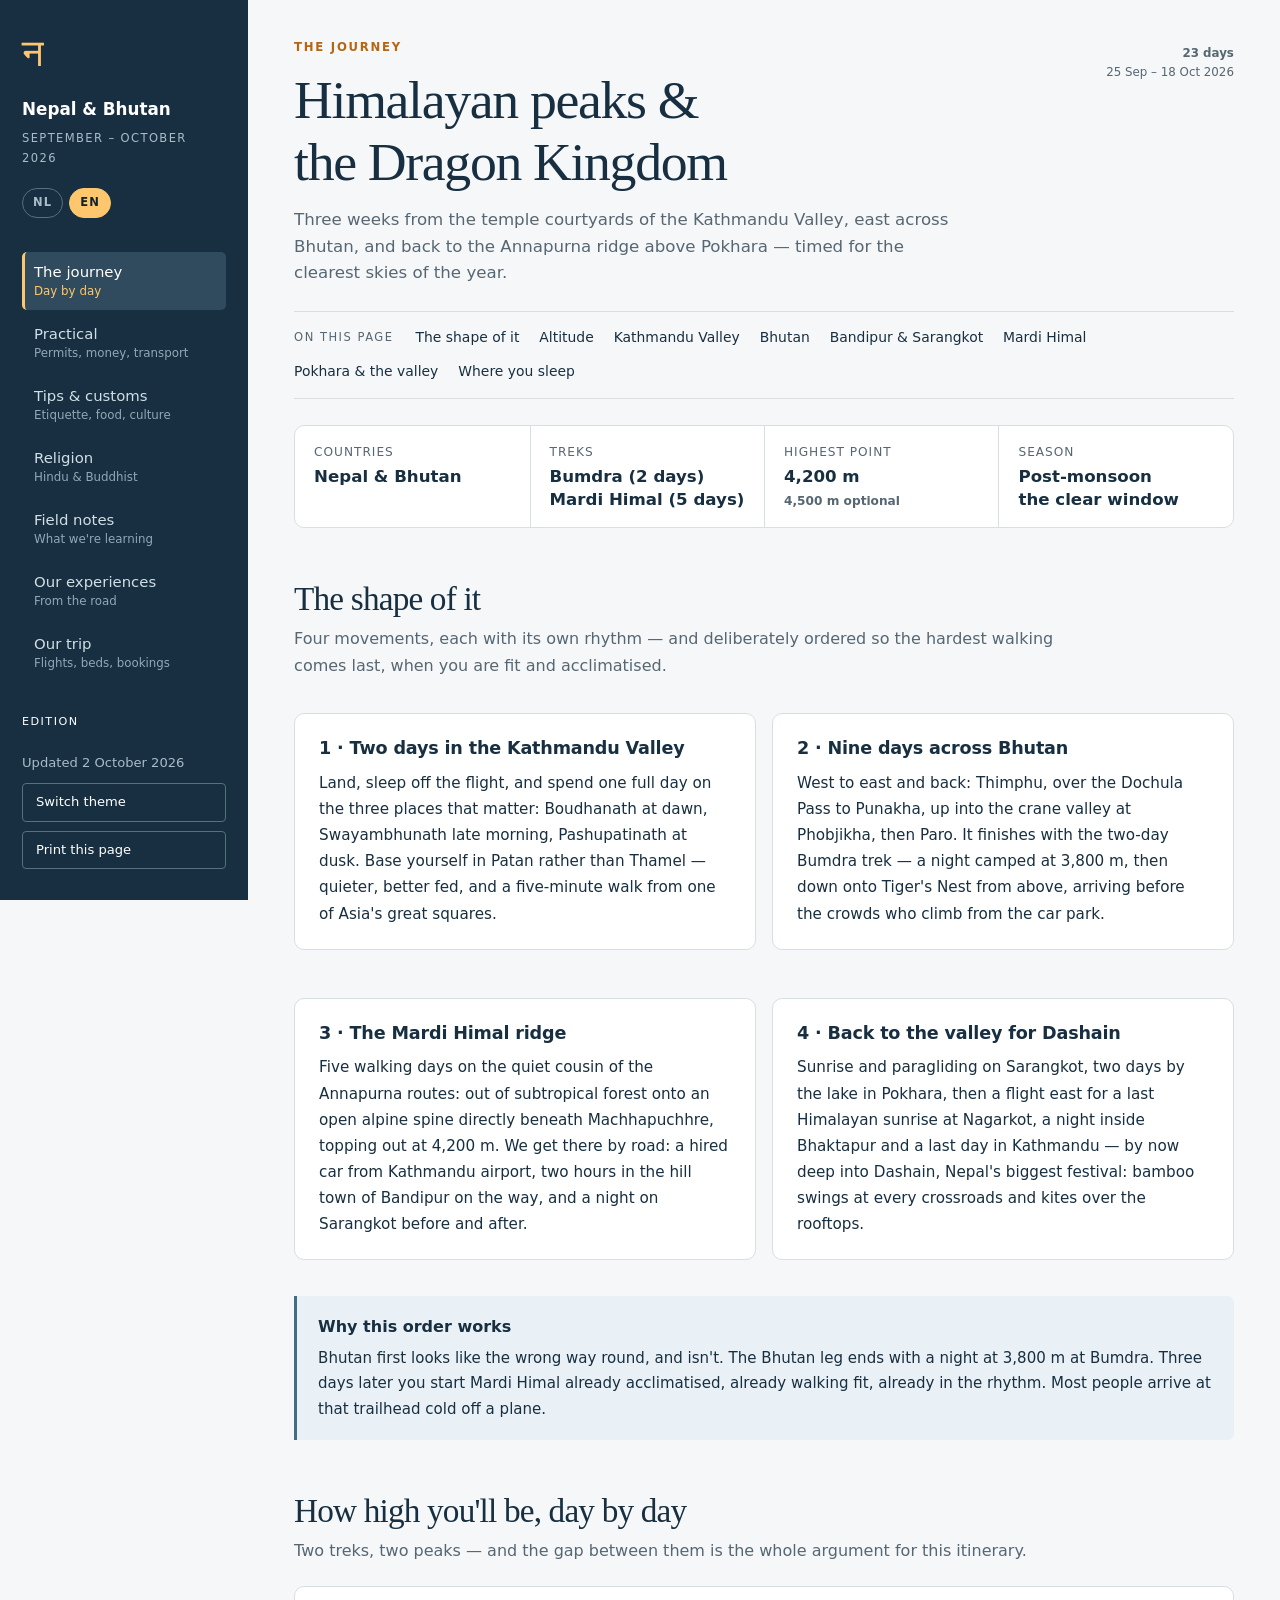
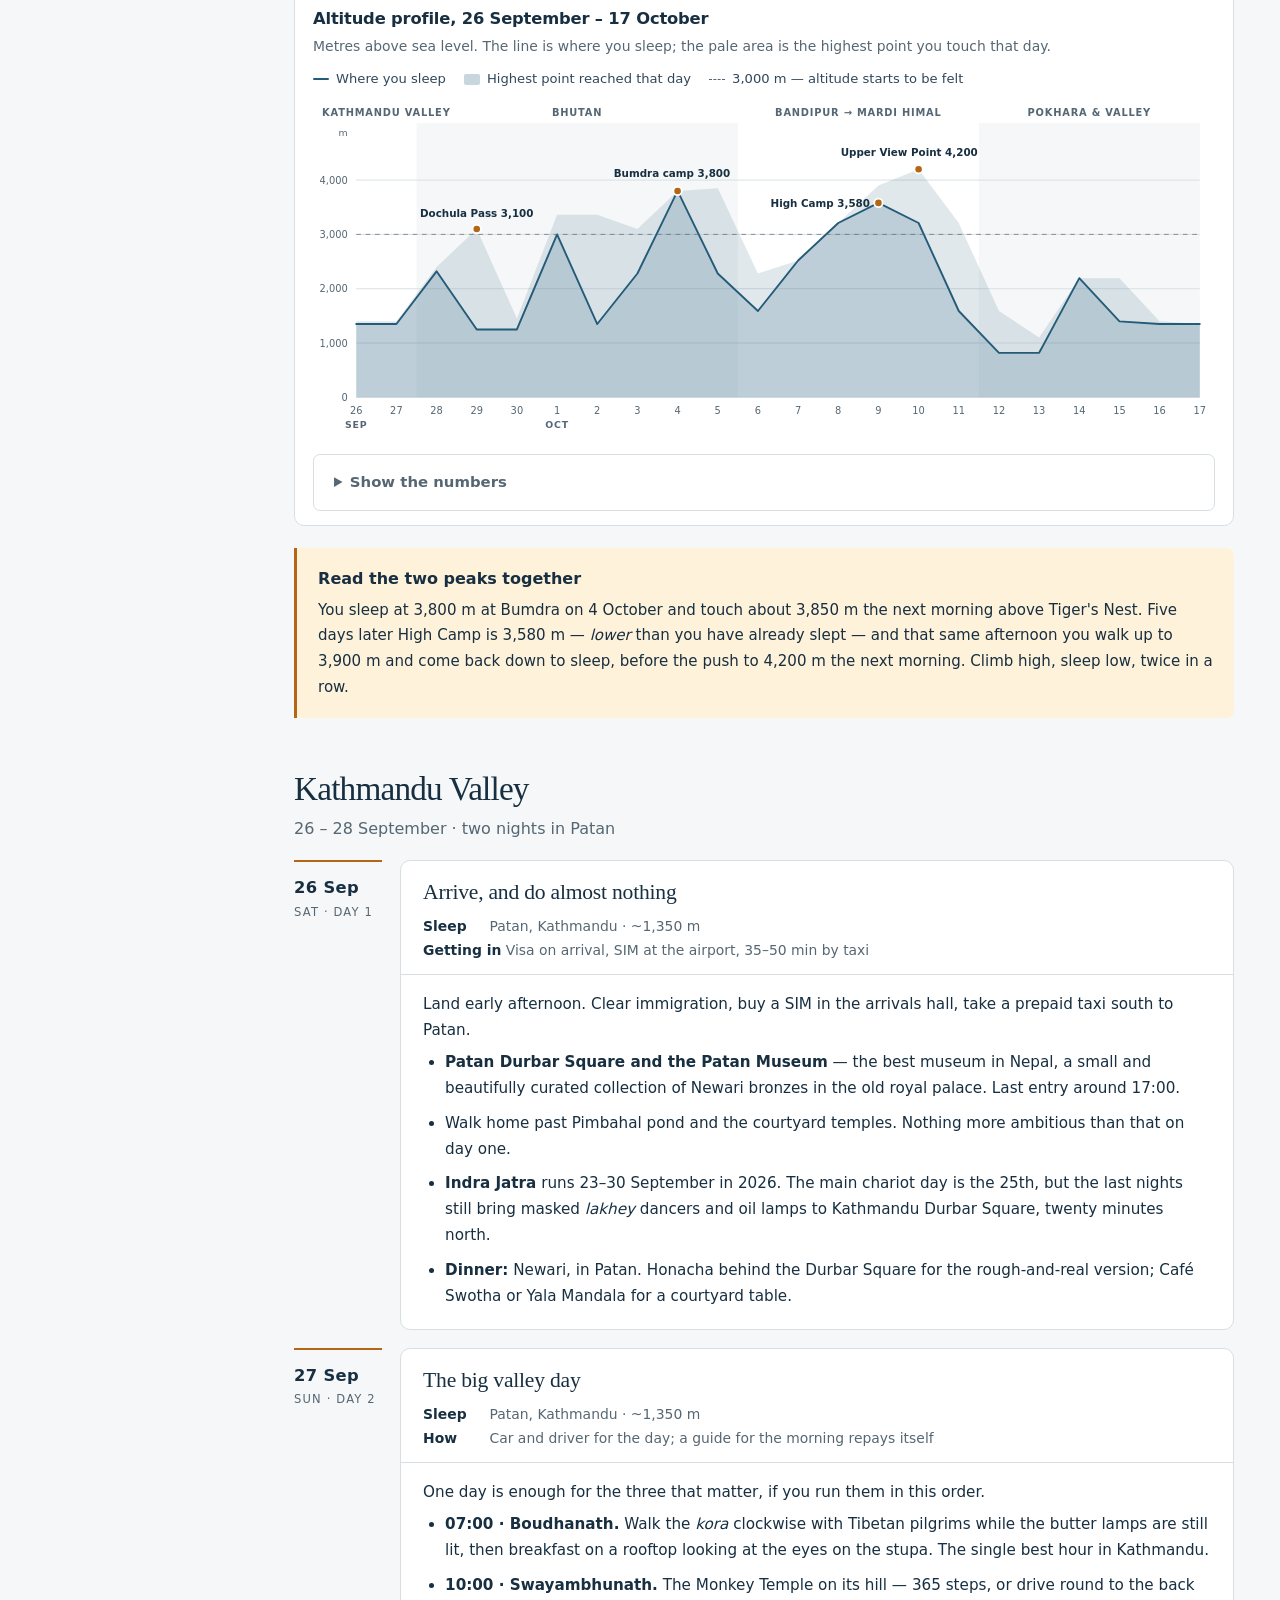
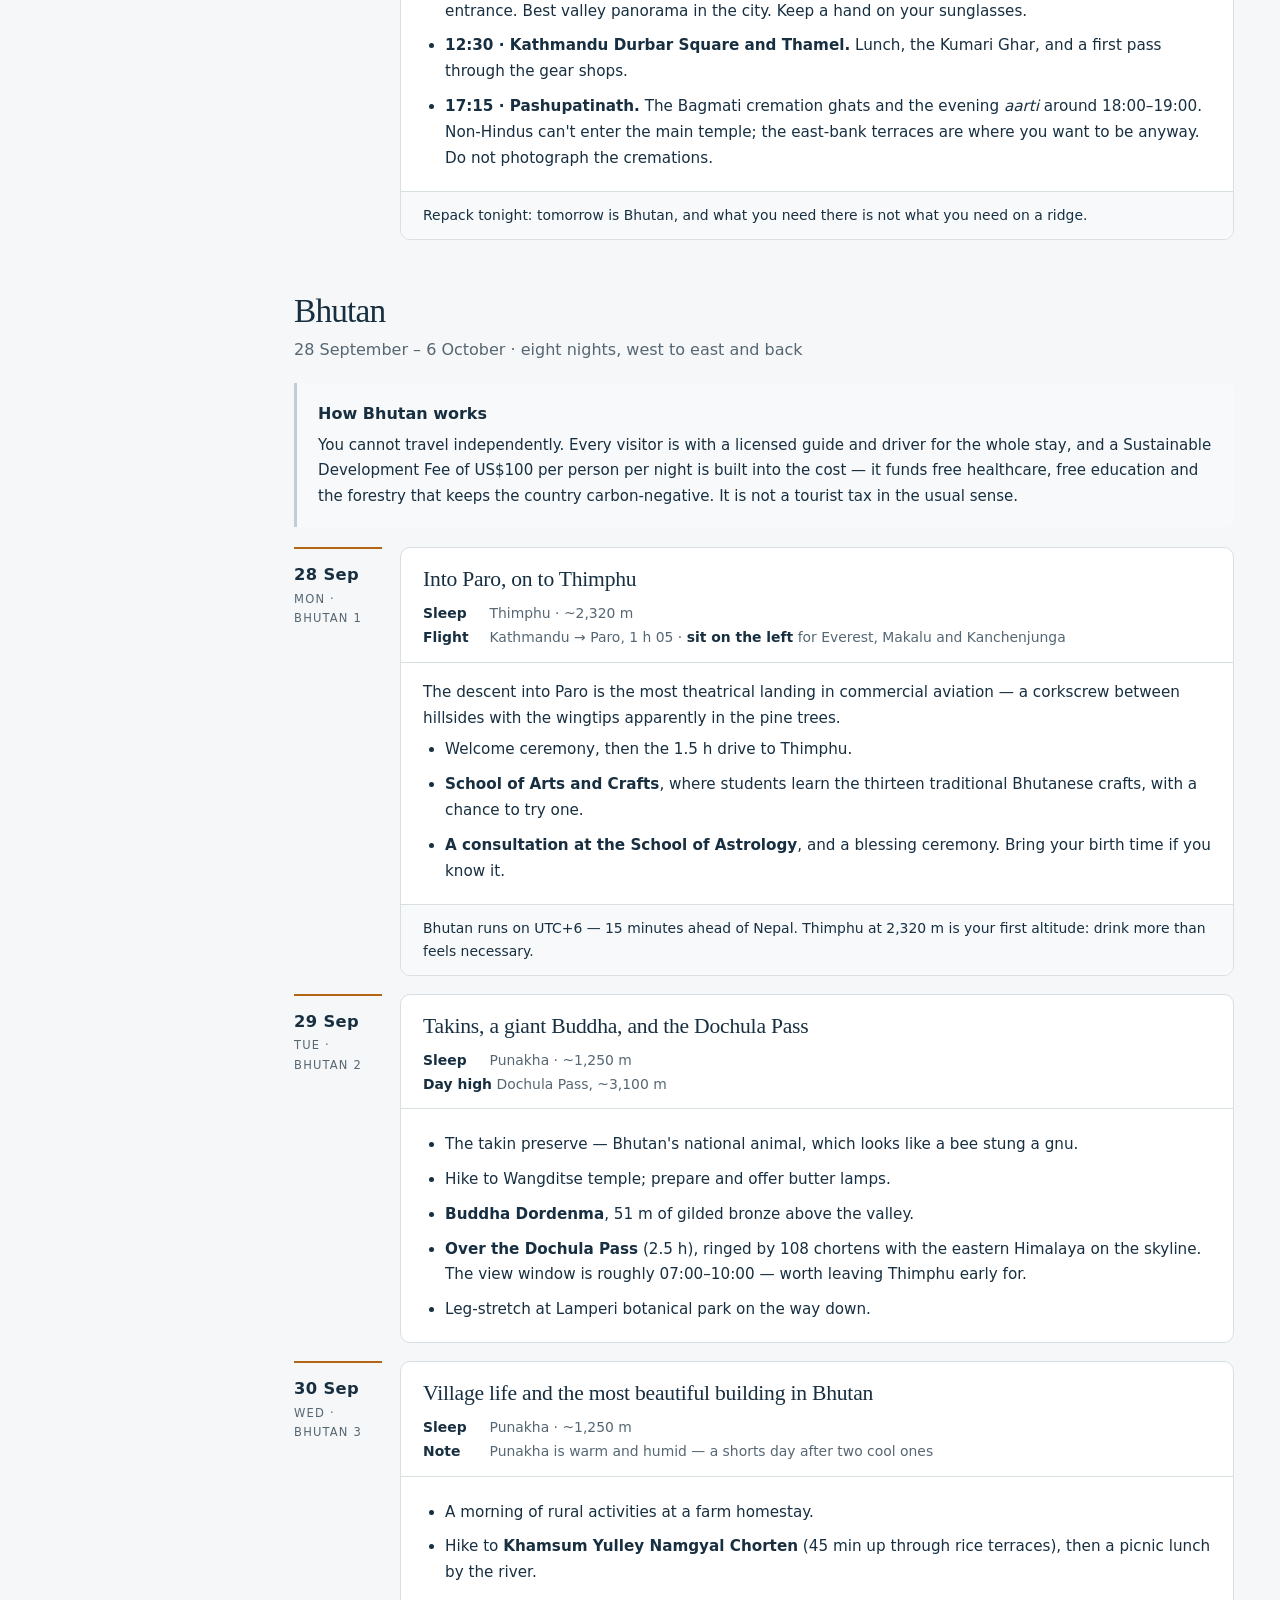
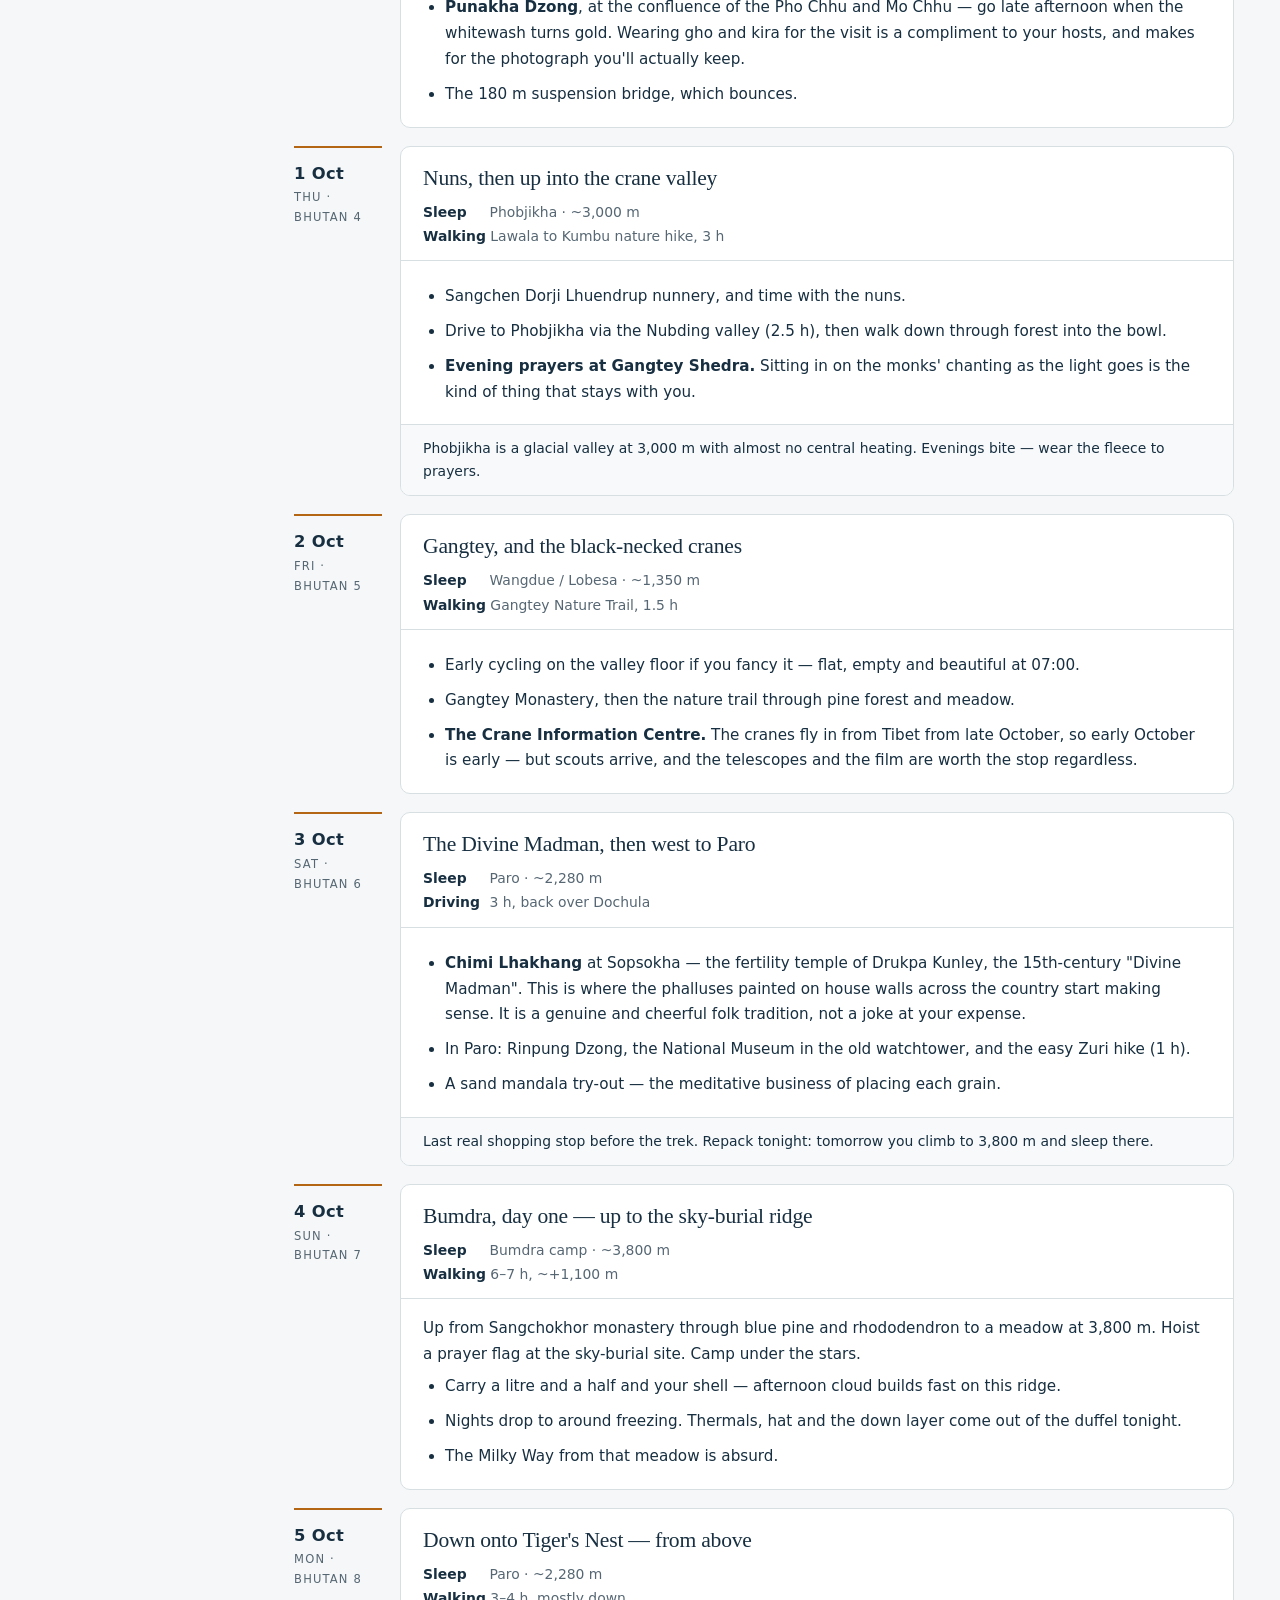
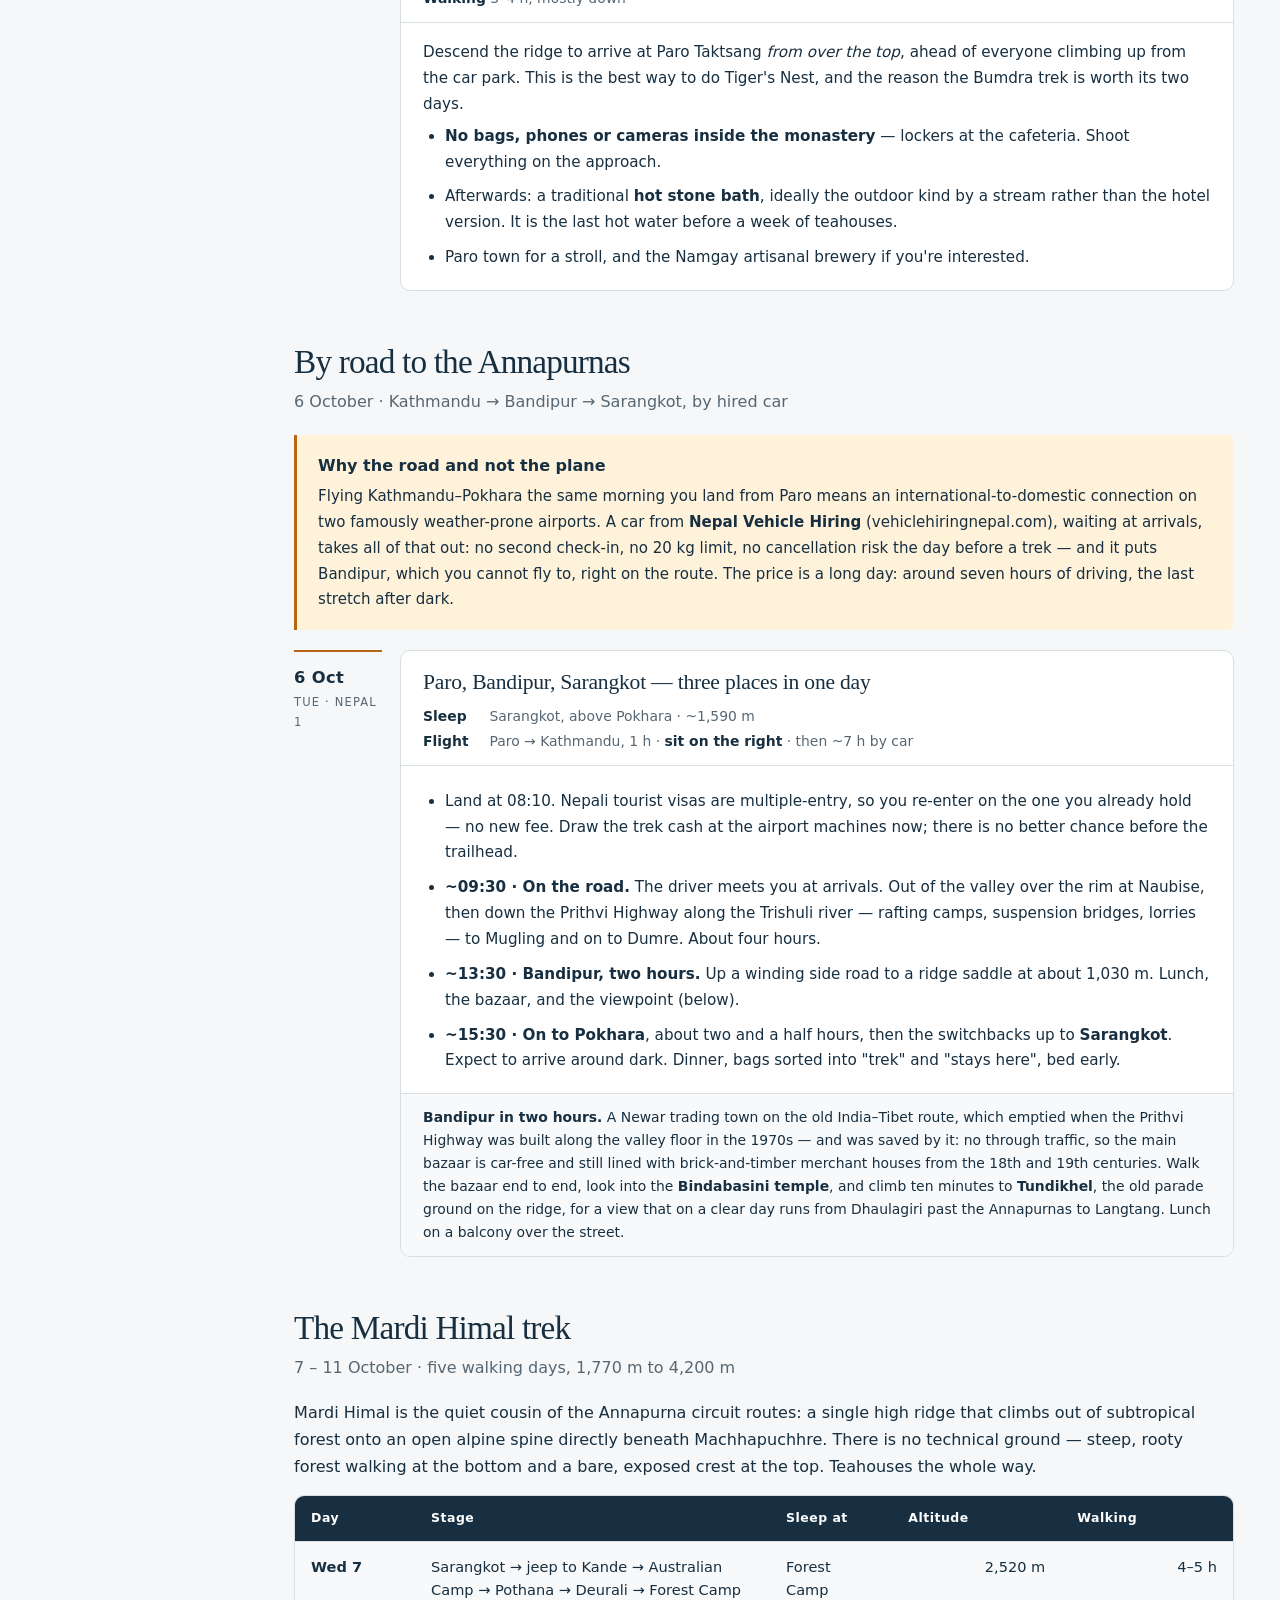
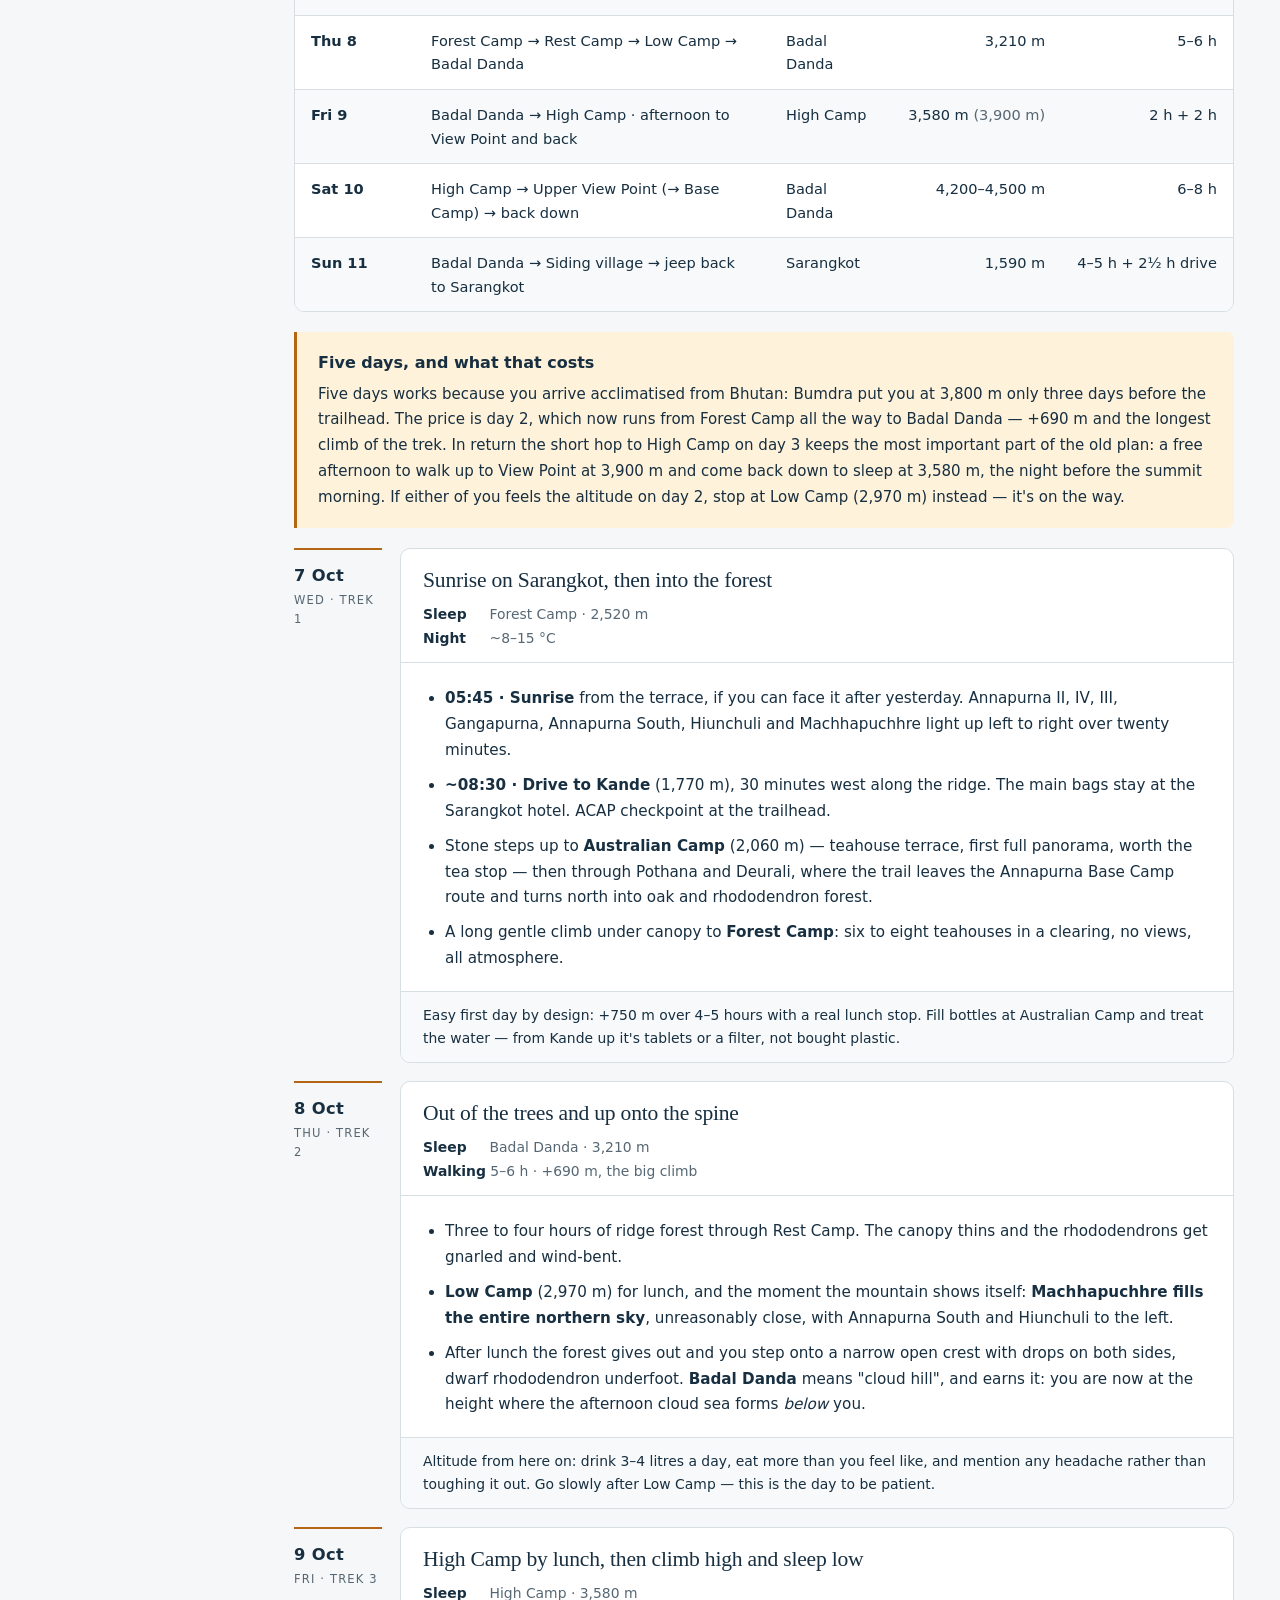
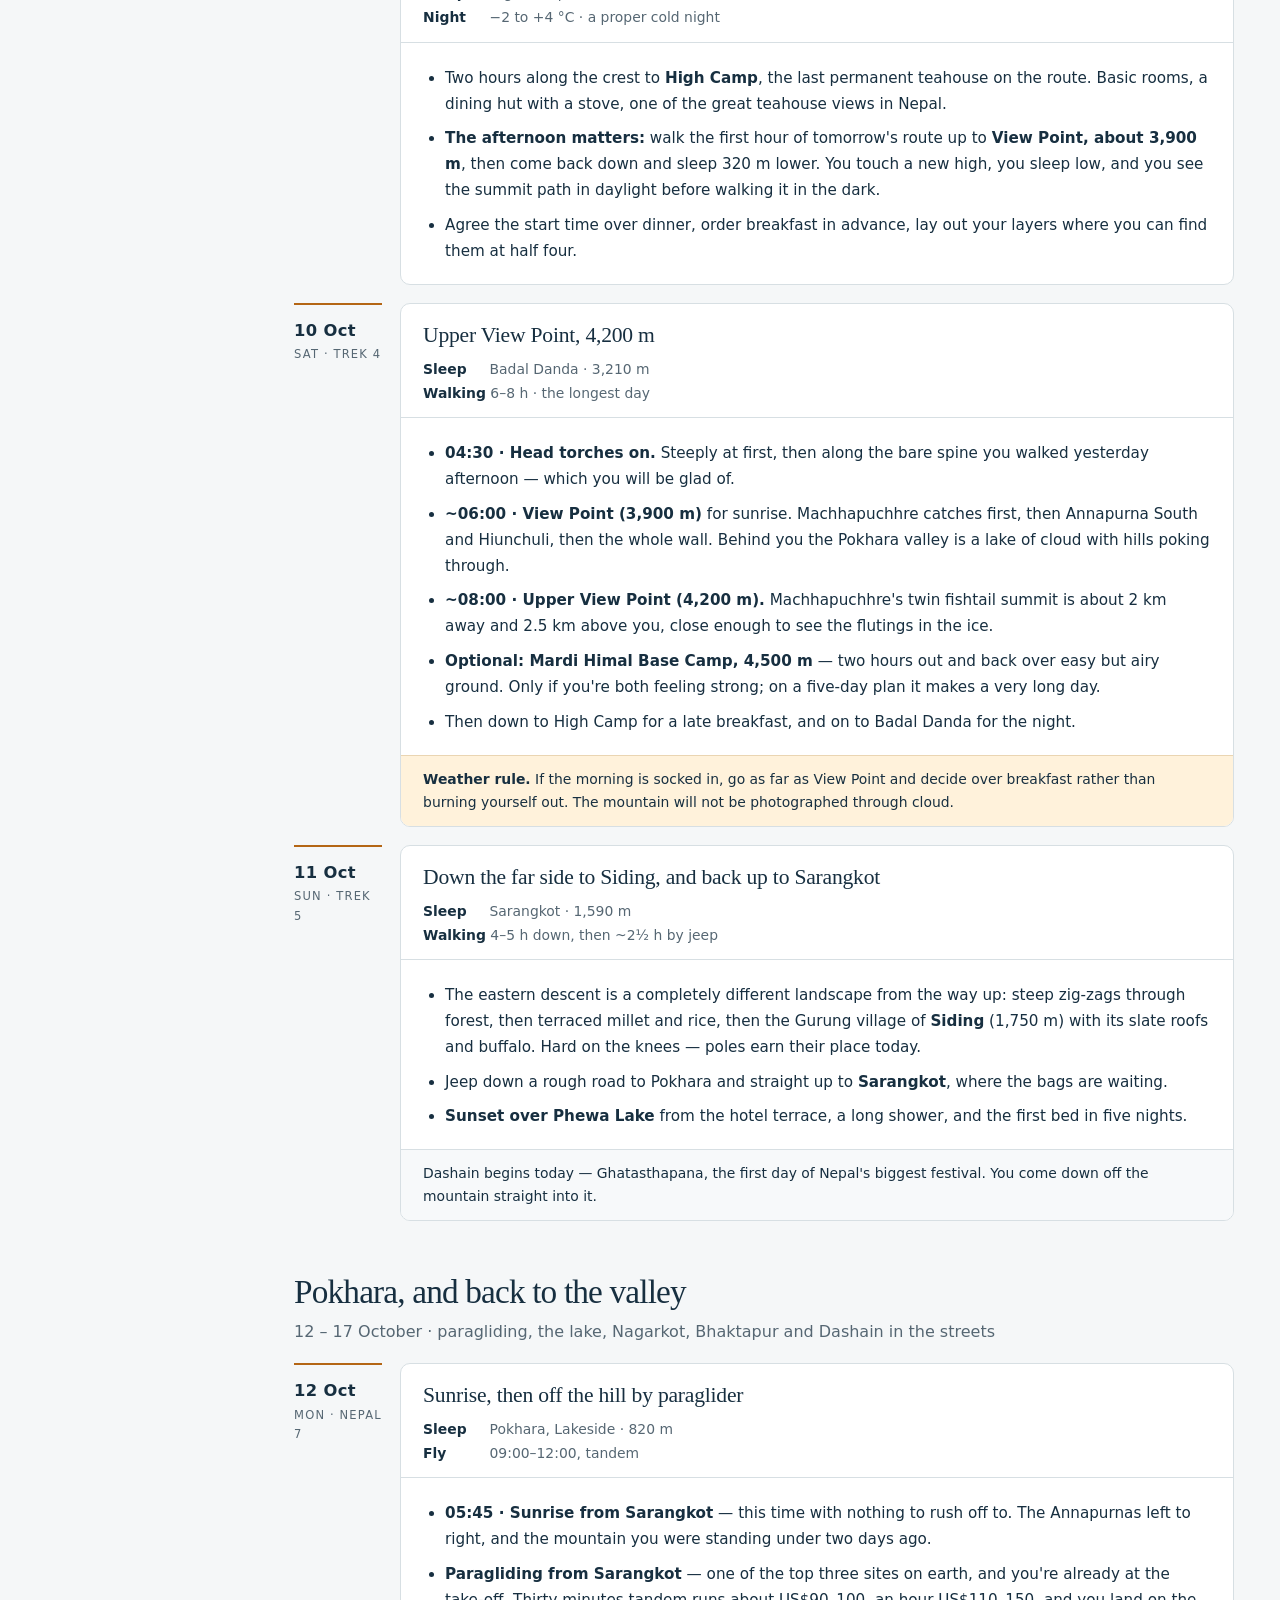
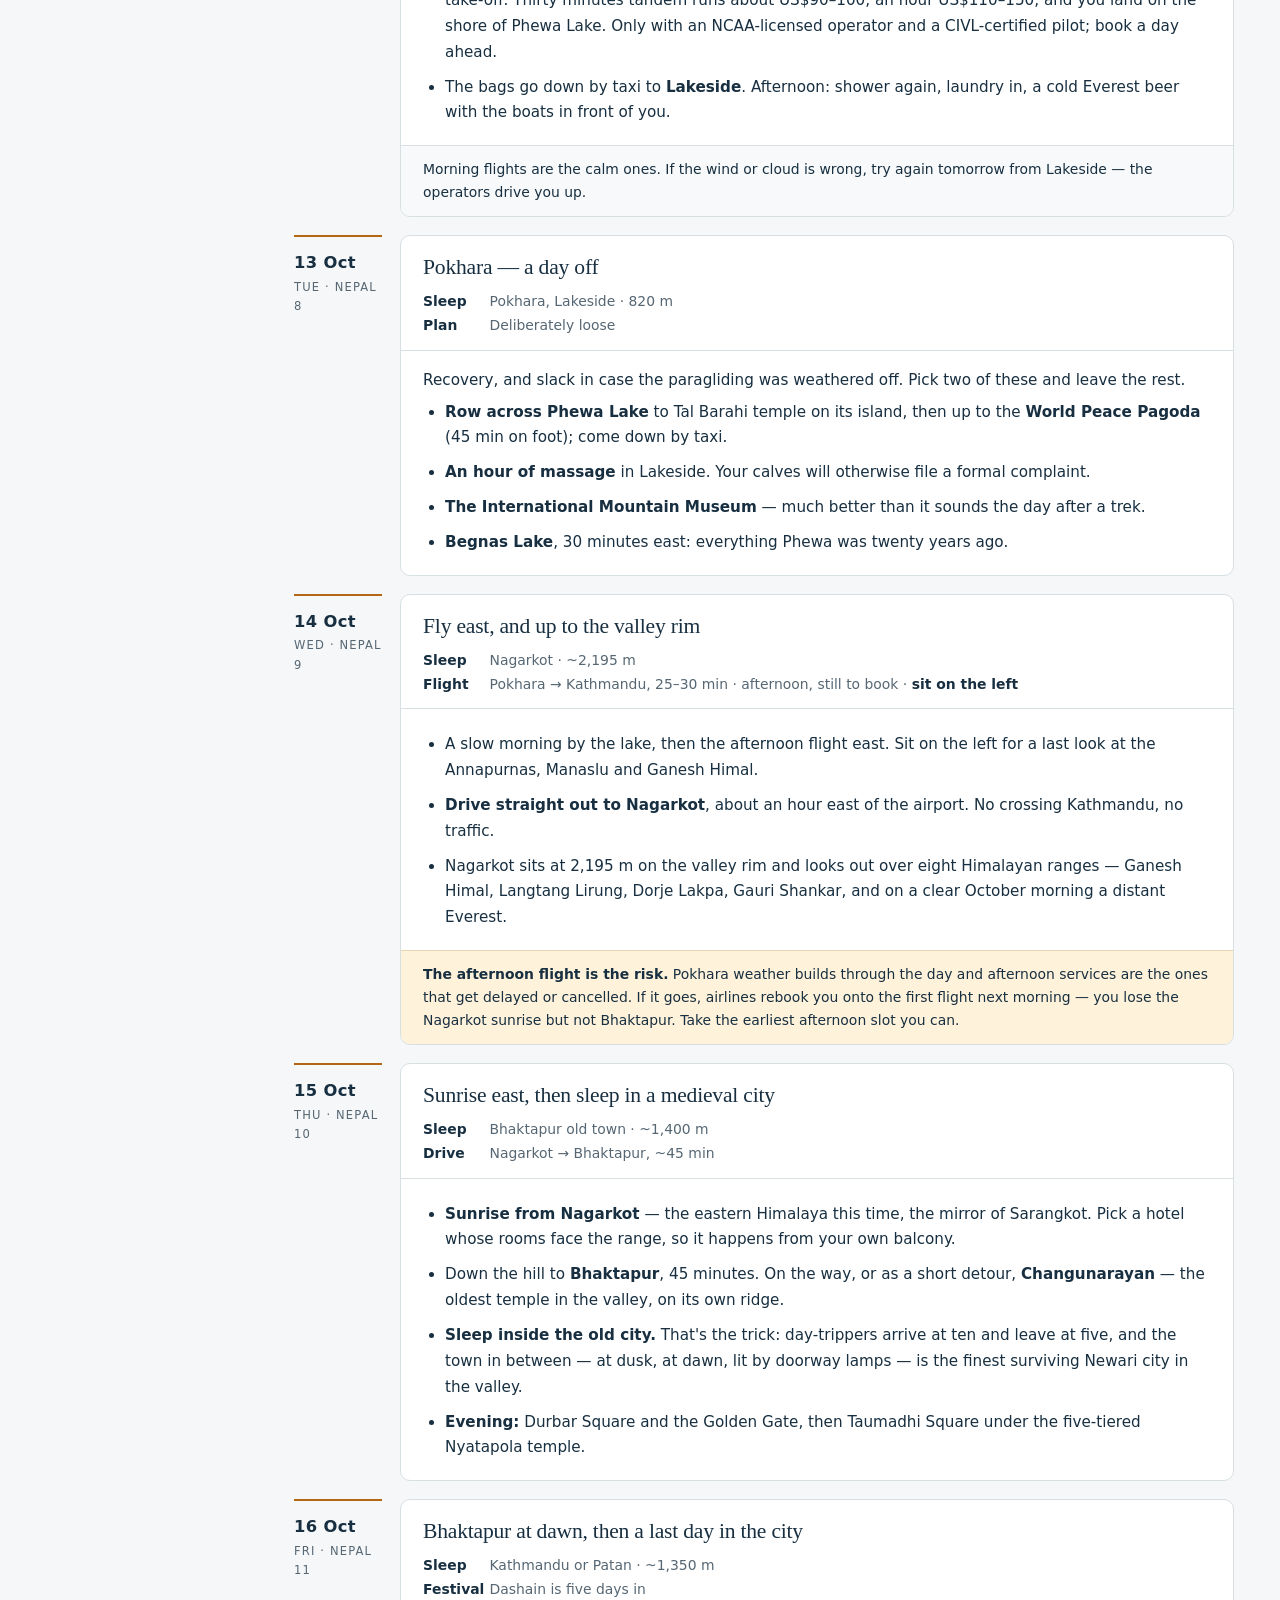
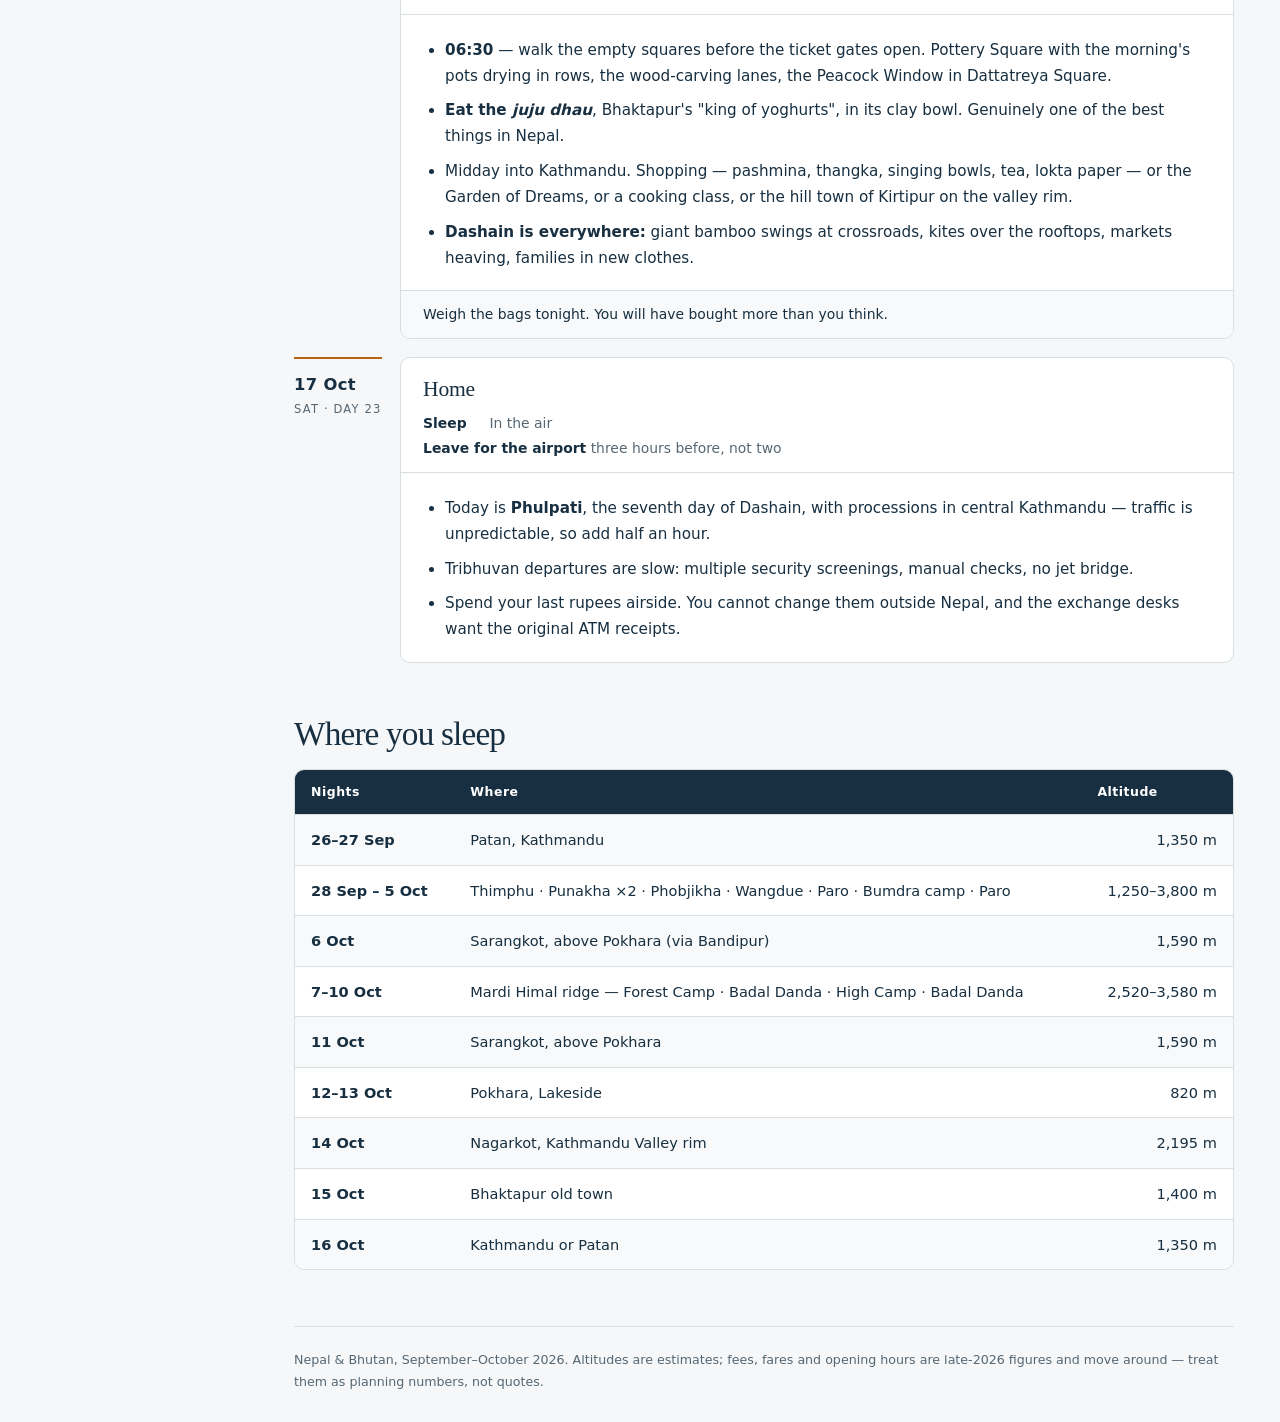
==== commit a15ef6b2: "Route change (EN): car via Bandipur, 5-day Mardi Himal, Sarangkot, Lakeside, Nagarkot at the end Co-" ====
--- a/en/index.html
+++ b/en/index.html
@@ -33,7 +33,7 @@
   </nav>
   <div class="side-bottom">
     <p class="lbl">EDITION</p>
-    <p>Updated 28 September 2026</p>
+    <p>Updated 2 October 2026</p>
     <button class="side-btn" onclick="var r=document.documentElement;r.dataset.theme=(r.dataset.theme==='dark'?'light':'dark')">Switch theme</button>
     <button class="side-btn" onclick="window.print()">Print this page</button>
   </div>
@@ -54,15 +54,15 @@
   <a href="#altitude">Altitude</a>
   <a href="#valley">Kathmandu Valley</a>
   <a href="#bhutan">Bhutan</a>
-  <a href="#annapurna">Nagarkot &amp; Pokhara</a>
+  <a href="#annapurna">Bandipur &amp; Sarangkot</a>
   <a href="#mardi">Mardi Himal</a>
-  <a href="#finale">Back to the valley</a>
+  <a href="#finale">Pokhara &amp; the valley</a>
   <a href="#beds">Where you sleep</a>
 </div>
 
 <div class="overview">
   <div><span>Countries</span><strong>Nepal &amp; Bhutan</strong></div>
-  <div><span>Treks</span><strong>Bumdra (2 days)<br>Mardi Himal (6 days)</strong></div>
+  <div><span>Treks</span><strong>Bumdra (2 days)<br>Mardi Himal (5 days)</strong></div>
   <div><span>Highest point</span><strong>4,200 m<br><span style="text-transform:none;letter-spacing:0">4,500 m optional</span></strong></div>
   <div><span>Season</span><strong>Post-monsoon<br>the clear window</strong></div>
 </div>
@@ -81,11 +81,11 @@
     </div>
     <div class="panel">
       <h3>3 · The Mardi Himal ridge</h3>
-      <p>Six walking days on the quiet cousin of the Annapurna routes: out of subtropical forest onto an open alpine spine directly beneath Machhapuchhre, topping out at 4,200 m. A staging night at Nagarkot and another at Sarangkot bracket the flight across.</p>
+      <p>Five walking days on the quiet cousin of the Annapurna routes: out of subtropical forest onto an open alpine spine directly beneath Machhapuchhre, topping out at 4,200 m. We get there by road: a hired car from Kathmandu airport, two hours in the hill town of Bandipur on the way, and a night on Sarangkot before and after.</p>
     </div>
     <div class="panel">
       <h3>4 · Back to the valley for Dashain</h3>
-      <p>Down to Pokhara for hot showers and a lake, then east again for Bhaktapur at dawn and a last day in Kathmandu — by now deep into Dashain, Nepal's biggest festival: bamboo swings at every crossroads and kites over the rooftops.</p>
+      <p>Sunrise and paragliding on Sarangkot, two days by the lake in Pokhara, then a flight east for a last Himalayan sunrise at Nagarkot, a night inside Bhaktapur and a last day in Kathmandu — by now deep into Dashain, Nepal's biggest festival: bamboo swings at every crossroads and kites over the rooftops.</p>
     </div>
   </div>
 
@@ -112,7 +112,7 @@
 
       <div class="viz-scroll">
       <svg class="viz-svg" id="altSvg" viewBox="0 0 960 372" role="img"
-           aria-label="Altitude profile from 26 September to 17 October 2026. Around 1,350 metres in the Kathmandu Valley, rising across Bhutan to a camp at 3,800 metres at Bumdra on 4 October, a staging night at 2,195 metres in Nagarkot, then climbing the Mardi Himal ridge to 3,580 metres at High Camp on 11 October and a high point of 4,200 metres on 12 October, before returning to the valley at around 1,350 metres."></svg>
+           aria-label="Altitude profile from 26 September to 17 October 2026. Around 1,350 metres in the Kathmandu Valley, rising across Bhutan to a camp at 3,800 metres at Bumdra on 4 October, a night at 1,590 metres on Sarangkot, then climbing the Mardi Himal ridge to 3,580 metres at High Camp on 9 October and a high point of 4,200 metres on 10 October, before Pokhara, Nagarkot at 2,195 metres and the valley at around 1,350 metres."></svg>
       </div>
 
       <div class="viz-tip" id="altTip" aria-hidden="true"></div>
@@ -129,7 +129,7 @@
 
   <div class="notice amber">
     <strong>Read the two peaks together</strong>
-    <p>You sleep at 3,800 m at Bumdra on 4 October and touch about 3,850 m the next morning above Tiger's Nest. A week later High Camp is 3,580 m — <em>lower</em> than you have already slept — before the push to 4,200 m. And on the day before that push you walk up to 3,900 m and come back down to sleep. Climb high, sleep low, twice in a row.</p>
+    <p>You sleep at 3,800 m at Bumdra on 4 October and touch about 3,850 m the next morning above Tiger's Nest. Five days later High Camp is 3,580 m — <em>lower</em> than you have already slept — and that same afternoon you walk up to 3,900 m and come back down to sleep, before the push to 4,200 m the next morning. Climb high, sleep low, twice in a row.</p>
   </div>
 </section>
 
@@ -313,79 +313,61 @@
 </section>
 
 <section class="section" id="annapurna">
-  <h2>Across to the Annapurnas</h2>
-  <p class="section-lead">6 – 7 October · two staging nights, on two different ridges</p>
+  <h2>By road to the Annapurnas</h2>
+  <p class="section-lead">6 October · Kathmandu → Bandipur → Sarangkot, by hired car</p>
 
   <div class="notice amber">
-    <strong>Why this takes two days and not one</strong>
-    <p>Paro to Pokhara in a single hop is possible on paper: land in Kathmandu at 08:10, clear immigration, cross to the domestic terminal, fly again. But it means leaving your Paro hotel at 05:30, and a single weather delay at Paro — which is a famously delay-prone airport — cascades into a missed domestic connection and a scramble to reach the trailhead. Breaking it at <b>Nagarkot</b>, on the valley's eastern rim and the same side as the airport, turns a fraught transfer into a Himalayan sunrise.</p>
+    <strong>Why the road and not the plane</strong>
+    <p>Flying Kathmandu–Pokhara the same morning you land from Paro means an international-to-domestic connection on two famously weather-prone airports. A car from <b>Nepal Vehicle Hiring</b> (vehiclehiringnepal.com), waiting at arrivals, takes all of that out: no second check-in, no 20 kg limit, no cancellation risk the day before a trek — and it puts Bandipur, which you cannot fly to, right on the route. The price is a long day: around seven hours of driving, the last stretch after dark.</p>
   </div>
 
   <div class="day">
     <div class="date"><strong>6 Oct</strong><span>Tue · Nepal 1</span></div>
     <div class="day-content">
-      <div class="day-top"><h3>Paro to the valley rim</h3></div>
-      <div class="day-meta"><div><b>Sleep</b> Nagarkot · ~2,195 m</div><div><b>Flight</b> Paro → Kathmandu, 1 h · <b>sit on the right</b> this time</div></div>
-      <div class="day-body">
-        <ul>
-          <li>Land mid-morning. Nepali tourist visas are multiple-entry, so you re-enter on the one you already hold — no new fee.</li>
-          <li><b>Drive straight out to Nagarkot</b>, about an hour east. No crossing Kathmandu, no traffic, no repacking in a city hotel.</li>
-          <li>Nagarkot sits at 2,195 m on the valley rim and looks out over eight Himalayan ranges — Ganesh Himal, Langtang Lirung, Dorje Lakpa, Gauri Shankar, and on a clear October morning a distant Everest.</li>
-          <li><b>Afternoon:</b> the walk to the view tower, or the ridge path toward Changunarayan. Or a chair, a pot of tea, and the first unhurried afternoon of the trip.</li>
-        </ul>
-      </div>
-      <div class="day-extra">Pick a hotel whose rooms face the range, so sunrise happens from your own balcony rather than a 05:00 scramble up the road.</div>
-    </div>
-  </div>
-
-  <div class="day">
-    <div class="date"><strong>7 Oct</strong><span>Wed · Nepal 2</span></div>
-    <div class="day-content">
-      <div class="day-top"><h3>Sunrise east, sunset west</h3></div>
-      <div class="day-meta"><div><b>Sleep</b> Sarangkot, above Pokhara · ~1,590 m</div><div><b>Flight</b> Kathmandu → Pokhara, 25–30 min — take a late-morning slot</div></div>
-      <div class="day-body">
-        <ul>
-          <li><b>Sunrise from Nagarkot</b>, then a proper breakfast. Leave around 08:00 for the airport.</li>
-          <li>A <b>late-morning or midday</b> Pokhara flight is the point of the whole arrangement: it lets you see the dawn instead of driving through it. Sit on the right for the Annapurnas.</li>
-          <li>From Pokhara airport it is 45 minutes of switchbacks up to <b>Sarangkot</b>. Arrive mid-afternoon.</li>
-          <li><b>Sunset over Phewa Lake</b> on one side, Annapurna South, Hiunchuli, Machhapuchhre and Dhaulagiri on the other. Order dinner early, sleep early.</li>
-        </ul>
-      </div>
-      <div class="day-extra">Sarangkot is the right base for the night before the trek: the trailhead at Kande is 30 minutes along the same ridge road, so you start walking without ever descending into Pokhara. Two mountain panoramas in two days, from opposite ends of the country.</div>
+      <div class="day-top"><h3>Paro, Bandipur, Sarangkot — three places in one day</h3></div>
+      <div class="day-meta"><div><b>Sleep</b> Sarangkot, above Pokhara · ~1,590 m</div><div><b>Flight</b> Paro → Kathmandu, 1 h · <b>sit on the right</b> · then ~7 h by car</div></div>
+      <div class="day-body">
+        <ul>
+          <li>Land at 08:10. Nepali tourist visas are multiple-entry, so you re-enter on the one you already hold — no new fee. Draw the trek cash at the airport machines now; there is no better chance before the trailhead.</li>
+          <li><b>~09:30 · On the road.</b> The driver meets you at arrivals. Out of the valley over the rim at Naubise, then down the Prithvi Highway along the Trishuli river — rafting camps, suspension bridges, lorries — to Mugling and on to Dumre. About four hours.</li>
+          <li><b>~13:30 · Bandipur, two hours.</b> Up a winding side road to a ridge saddle at about 1,030 m. Lunch, the bazaar, and the viewpoint (below).</li>
+          <li><b>~15:30 · On to Pokhara</b>, about two and a half hours, then the switchbacks up to <b>Sarangkot</b>. Expect to arrive around dark. Dinner, bags sorted into "trek" and "stays here", bed early.</li>
+        </ul>
+      </div>
+      <div class="day-extra"><b>Bandipur in two hours.</b> A Newar trading town on the old India–Tibet route, which emptied when the Prithvi Highway was built along the valley floor in the 1970s — and was saved by it: no through traffic, so the main bazaar is car-free and still lined with brick-and-timber merchant houses from the 18th and 19th centuries. Walk the bazaar end to end, look into the <b>Bindabasini temple</b>, and climb ten minutes to <b>Tundikhel</b>, the old parade ground on the ridge, for a view that on a clear day runs from Dhaulagiri past the Annapurnas to Langtang. Lunch on a balcony over the street.</div>
     </div>
   </div>
 </section>
 
 <section class="section" id="mardi">
   <h2>The Mardi Himal trek</h2>
-  <p class="section-lead">8 – 13 October · six walking days, 1,770 m to 4,200 m</p>
+  <p class="section-lead">7 – 11 October · five walking days, 1,770 m to 4,200 m</p>
 
   <p>Mardi Himal is the quiet cousin of the Annapurna circuit routes: a single high ridge that climbs out of subtropical forest onto an open alpine spine directly beneath Machhapuchhre. There is no technical ground — steep, rooty forest walking at the bottom and a bare, exposed crest at the top. Teahouses the whole way.</p>
 
   <div class="table-wrap"><table>
     <tr><th>Day</th><th>Stage</th><th>Sleep at</th><th class="num">Altitude</th><th class="num">Walking</th></tr>
-    <tr><td>Thu 8</td><td>Kande → Australian Camp → Pothana → Deurali → Forest Camp</td><td>Forest Camp</td><td class="num">2,520 m</td><td class="num">4–5 h</td></tr>
-    <tr><td>Fri 9</td><td>Forest Camp → Rest Camp → Low Camp</td><td>Low Camp</td><td class="num">2,970 m</td><td class="num">3–4 h</td></tr>
-    <tr><td>Sat 10</td><td>Low Camp → Badal Danda</td><td>Badal Danda</td><td class="num">3,210 m</td><td class="num">2–3 h</td></tr>
-    <tr><td>Sun 11</td><td>Badal Danda → High Camp · afternoon to View Point and back</td><td>High Camp</td><td class="num">3,580 m <span style="color:var(--muted)">(3,900 m)</span></td><td class="num">2 h + 2 h</td></tr>
-    <tr><td>Mon 12</td><td>High Camp → Upper View Point (→ Base Camp) → back down</td><td>Badal Danda</td><td class="num">4,200–4,500 m</td><td class="num">6–8 h</td></tr>
-    <tr><td>Tue 13</td><td>Badal Danda → Siding village → jeep to Pokhara</td><td>Pokhara</td><td class="num">820 m</td><td class="num">4–5 h + 2 h drive</td></tr>
+    <tr><td>Wed 7</td><td>Sarangkot → jeep to Kande → Australian Camp → Pothana → Deurali → Forest Camp</td><td>Forest Camp</td><td class="num">2,520 m</td><td class="num">4–5 h</td></tr>
+    <tr><td>Thu 8</td><td>Forest Camp → Rest Camp → Low Camp → Badal Danda</td><td>Badal Danda</td><td class="num">3,210 m</td><td class="num">5–6 h</td></tr>
+    <tr><td>Fri 9</td><td>Badal Danda → High Camp · afternoon to View Point and back</td><td>High Camp</td><td class="num">3,580 m <span style="color:var(--muted)">(3,900 m)</span></td><td class="num">2 h + 2 h</td></tr>
+    <tr><td>Sat 10</td><td>High Camp → Upper View Point (→ Base Camp) → back down</td><td>Badal Danda</td><td class="num">4,200–4,500 m</td><td class="num">6–8 h</td></tr>
+    <tr><td>Sun 11</td><td>Badal Danda → Siding village → jeep back to Sarangkot</td><td>Sarangkot</td><td class="num">1,590 m</td><td class="num">4–5 h + 2½ h drive</td></tr>
   </table></div>
 
   <div class="notice amber">
-    <strong>Six days, not five</strong>
-    <p>The extra night goes in at Badal Danda. It splits the one hard climb — Low Camp straight to High Camp, +610 m — into two half-days, and it gets you to High Camp by lunchtime with a free afternoon to walk up to View Point at 3,900 m and come back down to sleep at 3,580 m. That is textbook climb-high-sleep-low, the night before the only day that really matters. It also means that if the summit dawn is clouded in, you have already stood on the ridge with the view.</p>
-  </div>
-
-  <div class="day">
-    <div class="date"><strong>8 Oct</strong><span>Thu · Trek 1</span></div>
+    <strong>Five days, and what that costs</strong>
+    <p>Five days works because you arrive acclimatised from Bhutan: Bumdra put you at 3,800 m only three days before the trailhead. The price is day 2, which now runs from Forest Camp all the way to Badal Danda — +690 m and the longest climb of the trek. In return the short hop to High Camp on day 3 keeps the most important part of the old plan: a free afternoon to walk up to View Point at 3,900 m and come back down to sleep at 3,580 m, the night before the summit morning. If either of you feels the altitude on day 2, stop at Low Camp (2,970 m) instead — it's on the way.</p>
+  </div>
+
+  <div class="day">
+    <div class="date"><strong>7 Oct</strong><span>Wed · Trek 1</span></div>
     <div class="day-content">
       <div class="day-top"><h3>Sunrise on Sarangkot, then into the forest</h3></div>
       <div class="day-meta"><div><b>Sleep</b> Forest Camp · 2,520 m</div><div><b>Night</b> ~8–15 °C</div></div>
       <div class="day-body">
         <ul>
-          <li><b>05:45 · Sunrise</b> from the terrace. Annapurna II, IV, III, Gangapurna, Annapurna South, Hiunchuli and Machhapuchhre light up left to right over twenty minutes.</li>
-          <li><b>09:00 · Drive to Kande</b> (1,770 m), 30 minutes west along the ridge. ACAP checkpoint at the trailhead.</li>
+          <li><b>05:45 · Sunrise</b> from the terrace, if you can face it after yesterday. Annapurna II, IV, III, Gangapurna, Annapurna South, Hiunchuli and Machhapuchhre light up left to right over twenty minutes.</li>
+          <li><b>~08:30 · Drive to Kande</b> (1,770 m), 30 minutes west along the ridge. The main bags stay at the Sarangkot hotel. ACAP checkpoint at the trailhead.</li>
           <li>Stone steps up to <b>Australian Camp</b> (2,060 m) — teahouse terrace, first full panorama, worth the tea stop — then through Pothana and Deurali, where the trail leaves the Annapurna Base Camp route and turns north into oak and rhododendron forest.</li>
           <li>A long gentle climb under canopy to <b>Forest Camp</b>: six to eight teahouses in a clearing, no views, all atmosphere.</li>
         </ul>
@@ -395,54 +377,38 @@
   </div>
 
   <div class="day">
-    <div class="date"><strong>9 Oct</strong><span>Fri · Trek 2</span></div>
-    <div class="day-content">
-      <div class="day-top"><h3>Out of the trees — Low Camp</h3></div>
-      <div class="day-meta"><div><b>Sleep</b> Low Camp · 2,970 m</div><div><b>Night</b> ~3–8 °C</div></div>
+    <div class="date"><strong>8 Oct</strong><span>Thu · Trek 2</span></div>
+    <div class="day-content">
+      <div class="day-top"><h3>Out of the trees and up onto the spine</h3></div>
+      <div class="day-meta"><div><b>Sleep</b> Badal Danda · 3,210 m</div><div><b>Walking</b> 5–6 h · +690 m, the big climb</div></div>
       <div class="day-body">
         <ul>
           <li>Three to four hours of ridge forest through Rest Camp. The canopy thins and the rhododendrons get gnarled and wind-bent.</li>
-          <li>Low Camp is where the mountain shows itself: <b>Machhapuchhre fills the entire northern sky</b>, unreasonably close, with Annapurna South and Hiunchuli to the left. Arrive by early afternoon, before the cloud builds.</li>
-          <li>Do nothing with the rest of the day. Tea, a book, the view, dal bhat, bed by nine.</li>
-        </ul>
-      </div>
-      <div class="day-extra">Altitude from here on: drink 3–4 litres a day, eat more than you feel like, and mention any headache rather than toughing it out.</div>
-    </div>
-  </div>
-
-  <div class="day">
-    <div class="date"><strong>10 Oct</strong><span>Sat · Trek 3</span></div>
-    <div class="day-content">
-      <div class="day-top"><h3>The short one — up onto the spine</h3></div>
-      <div class="day-meta"><div><b>Sleep</b> Badal Danda · 3,210 m</div><div><b>Walking</b> 2–3 h, only +240 m</div></div>
-      <div class="day-body">
-        <ul>
-          <li>The forest gives out around 3,200 m and you step onto a narrow open crest with drops on both sides, dwarf rhododendron underfoot, the whole Annapurna wall ahead.</li>
-          <li><b>Badal Danda</b> means "cloud hill", and earns it: you are now at the height where the afternoon cloud sea forms <em>below</em> you. Three or four teahouses on a grassy shoulder — better views than Low Camp, a fraction of High Camp's traffic.</li>
-          <li>Arrive before noon and the whole afternoon is yours on the ridge. This is the day the trek stops being a march.</li>
-        </ul>
-      </div>
-    </div>
-  </div>
-
-  <div class="day">
-    <div class="date"><strong>11 Oct</strong><span>Sun · Trek 4</span></div>
+          <li><b>Low Camp</b> (2,970 m) for lunch, and the moment the mountain shows itself: <b>Machhapuchhre fills the entire northern sky</b>, unreasonably close, with Annapurna South and Hiunchuli to the left.</li>
+          <li>After lunch the forest gives out and you step onto a narrow open crest with drops on both sides, dwarf rhododendron underfoot. <b>Badal Danda</b> means "cloud hill", and earns it: you are now at the height where the afternoon cloud sea forms <em>below</em> you.</li>
+        </ul>
+      </div>
+      <div class="day-extra">Altitude from here on: drink 3–4 litres a day, eat more than you feel like, and mention any headache rather than toughing it out. Go slowly after Low Camp — this is the day to be patient.</div>
+    </div>
+  </div>
+
+  <div class="day">
+    <div class="date"><strong>9 Oct</strong><span>Fri · Trek 3</span></div>
     <div class="day-content">
       <div class="day-top"><h3>High Camp by lunch, then climb high and sleep low</h3></div>
       <div class="day-meta"><div><b>Sleep</b> High Camp · 3,580 m</div><div><b>Night</b> −2 to +4 °C · a proper cold night</div></div>
       <div class="day-body">
         <ul>
           <li>Two hours along the crest to <b>High Camp</b>, the last permanent teahouse on the route. Basic rooms, a dining hut with a stove, one of the great teahouse views in Nepal.</li>
-          <li><b>The afternoon is the point of the six-day plan:</b> walk the first hour of tomorrow's route up to <b>View Point, about 3,900 m</b>, then come back down and sleep 320 m lower. You touch a new high, you sleep low, and you see the summit path in daylight before walking it in the dark.</li>
+          <li><b>The afternoon matters:</b> walk the first hour of tomorrow's route up to <b>View Point, about 3,900 m</b>, then come back down and sleep 320 m lower. You touch a new high, you sleep low, and you see the summit path in daylight before walking it in the dark.</li>
           <li>Agree the start time over dinner, order breakfast in advance, lay out your layers where you can find them at half four.</li>
         </ul>
       </div>
-      <div class="day-extra">Dashain begins today — Ghatasthapana, the first day of Nepal's biggest festival. You'll come down the mountain into the middle of it.</div>
-    </div>
-  </div>
-
-  <div class="day">
-    <div class="date"><strong>12 Oct</strong><span>Mon · Trek 5</span></div>
+    </div>
+  </div>
+
+  <div class="day">
+    <div class="date"><strong>10 Oct</strong><span>Sat · Trek 4</span></div>
     <div class="day-content">
       <div class="day-top"><h3>Upper View Point, 4,200 m</h3></div>
       <div class="day-meta"><div><b>Sleep</b> Badal Danda · 3,210 m</div><div><b>Walking</b> 6–8 h · the longest day</div></div>
@@ -451,7 +417,7 @@
           <li><b>04:30 · Head torches on.</b> Steeply at first, then along the bare spine you walked yesterday afternoon — which you will be glad of.</li>
           <li><b>~06:00 · View Point (3,900 m)</b> for sunrise. Machhapuchhre catches first, then Annapurna South and Hiunchuli, then the whole wall. Behind you the Pokhara valley is a lake of cloud with hills poking through.</li>
           <li><b>~08:00 · Upper View Point (4,200 m).</b> Machhapuchhre's twin fishtail summit is about 2 km away and 2.5 km above you, close enough to see the flutings in the ice.</li>
-          <li><b>Optional: Mardi Himal Base Camp, 4,500 m</b> — two hours out and back over easy but airy ground. The extra acclimatisation night makes this far more attainable than it would otherwise be.</li>
+          <li><b>Optional: Mardi Himal Base Camp, 4,500 m</b> — two hours out and back over easy but airy ground. Only if you're both feeling strong; on a five-day plan it makes a very long day.</li>
           <li>Then down to High Camp for a late breakfast, and on to Badal Danda for the night.</li>
         </ul>
       </div>
@@ -460,34 +426,50 @@
   </div>
 
   <div class="day">
-    <div class="date"><strong>13 Oct</strong><span>Tue · Trek 6</span></div>
-    <div class="day-content">
-      <div class="day-top"><h3>Down the far side to Siding</h3></div>
-      <div class="day-meta"><div><b>Sleep</b> Pokhara, Lakeside · 820 m</div><div><b>Walking</b> 4–5 h down, then 2 h by jeep</div></div>
+    <div class="date"><strong>11 Oct</strong><span>Sun · Trek 5</span></div>
+    <div class="day-content">
+      <div class="day-top"><h3>Down the far side to Siding, and back up to Sarangkot</h3></div>
+      <div class="day-meta"><div><b>Sleep</b> Sarangkot · 1,590 m</div><div><b>Walking</b> 4–5 h down, then ~2½ h by jeep</div></div>
       <div class="day-body">
         <ul>
           <li>The eastern descent is a completely different landscape from the way up: steep zig-zags through forest, then terraced millet and rice, then the Gurung village of <b>Siding</b> (1,750 m) with its slate roofs and buffalo. Hard on the knees — poles earn their place today.</li>
-          <li>Jeep to Pokhara on a rough road that improves as you go, arriving mid-to-late afternoon.</li>
-          <li><b>Lakeside.</b> Shower, laundry in, dinner and a cold Everest beer with the boats on Phewa Lake in front of you.</li>
-        </ul>
-      </div>
+          <li>Jeep down a rough road to Pokhara and straight up to <b>Sarangkot</b>, where the bags are waiting.</li>
+          <li><b>Sunset over Phewa Lake</b> from the hotel terrace, a long shower, and the first bed in five nights.</li>
+        </ul>
+      </div>
+      <div class="day-extra">Dashain begins today — Ghatasthapana, the first day of Nepal's biggest festival. You come down off the mountain straight into it.</div>
     </div>
   </div>
 </section>
 
 <section class="section" id="finale">
-  <h2>Back to the valley</h2>
-  <p class="section-lead">14 – 17 October · recovery, Bhaktapur, and Dashain in the streets</p>
-
-  <div class="day">
-    <div class="date"><strong>14 Oct</strong><span>Wed · Nepal 9</span></div>
-    <div class="day-content">
-      <div class="day-top"><h3>Pokhara — recovery, and the buffer</h3></div>
-      <div class="day-meta"><div><b>Sleep</b> Pokhara, Lakeside · 820 m</div><div><b>Plan</b> Deliberately none</div></div>
-      <div class="day-body">
-        <p>This day does two jobs: recovery, and slack. Treks run long and mountain flights cancel — if nothing has gone wrong, pick two of these and leave the rest.</p>
-        <ul>
-          <li><b>Paragliding from Sarangkot</b> — one of the top three sites on earth, and October opens the good season. Thirty minutes tandem runs about US$90–100, an hour US$110–150. Fly 09:00–12:00, only with an NCAA-licensed operator and a CIVL-certified pilot.</li>
+  <h2>Pokhara, and back to the valley</h2>
+  <p class="section-lead">12 – 17 October · paragliding, the lake, Nagarkot, Bhaktapur and Dashain in the streets</p>
+
+  <div class="day">
+    <div class="date"><strong>12 Oct</strong><span>Mon · Nepal 7</span></div>
+    <div class="day-content">
+      <div class="day-top"><h3>Sunrise, then off the hill by paraglider</h3></div>
+      <div class="day-meta"><div><b>Sleep</b> Pokhara, Lakeside · 820 m</div><div><b>Fly</b> 09:00–12:00, tandem</div></div>
+      <div class="day-body">
+        <ul>
+          <li><b>05:45 · Sunrise from Sarangkot</b> — this time with nothing to rush off to. The Annapurnas left to right, and the mountain you were standing under two days ago.</li>
+          <li><b>Paragliding from Sarangkot</b> — one of the top three sites on earth, and you're already at the take-off. Thirty minutes tandem runs about US$90–100, an hour US$110–150, and you land on the shore of Phewa Lake. Only with an NCAA-licensed operator and a CIVL-certified pilot; book a day ahead.</li>
+          <li>The bags go down by taxi to <b>Lakeside</b>. Afternoon: shower again, laundry in, a cold Everest beer with the boats in front of you.</li>
+        </ul>
+      </div>
+      <div class="day-extra">Morning flights are the calm ones. If the wind or cloud is wrong, try again tomorrow from Lakeside — the operators drive you up.</div>
+    </div>
+  </div>
+
+  <div class="day">
+    <div class="date"><strong>13 Oct</strong><span>Tue · Nepal 8</span></div>
+    <div class="day-content">
+      <div class="day-top"><h3>Pokhara — a day off</h3></div>
+      <div class="day-meta"><div><b>Sleep</b> Pokhara, Lakeside · 820 m</div><div><b>Plan</b> Deliberately loose</div></div>
+      <div class="day-body">
+        <p>Recovery, and slack in case the paragliding was weathered off. Pick two of these and leave the rest.</p>
+        <ul>
           <li><b>Row across Phewa Lake</b> to Tal Barahi temple on its island, then up to the <b>World Peace Pagoda</b> (45 min on foot); come down by taxi.</li>
           <li><b>An hour of massage</b> in Lakeside. Your calves will otherwise file a formal complaint.</li>
           <li><b>The International Mountain Museum</b> — much better than it sounds the day after a trek.</li>
@@ -498,14 +480,30 @@
   </div>
 
   <div class="day">
+    <div class="date"><strong>14 Oct</strong><span>Wed · Nepal 9</span></div>
+    <div class="day-content">
+      <div class="day-top"><h3>Fly east, and up to the valley rim</h3></div>
+      <div class="day-meta"><div><b>Sleep</b> Nagarkot · ~2,195 m</div><div><b>Flight</b> Pokhara → Kathmandu, 25–30 min · afternoon, still to book · <b>sit on the left</b></div></div>
+      <div class="day-body">
+        <ul>
+          <li>A slow morning by the lake, then the afternoon flight east. Sit on the left for a last look at the Annapurnas, Manaslu and Ganesh Himal.</li>
+          <li><b>Drive straight out to Nagarkot</b>, about an hour east of the airport. No crossing Kathmandu, no traffic.</li>
+          <li>Nagarkot sits at 2,195 m on the valley rim and looks out over eight Himalayan ranges — Ganesh Himal, Langtang Lirung, Dorje Lakpa, Gauri Shankar, and on a clear October morning a distant Everest.</li>
+        </ul>
+      </div>
+      <div class="day-extra amber"><b>The afternoon flight is the risk.</b> Pokhara weather builds through the day and afternoon services are the ones that get delayed or cancelled. If it goes, airlines rebook you onto the first flight next morning — you lose the Nagarkot sunrise but not Bhaktapur. Take the earliest afternoon slot you can.</div>
+    </div>
+  </div>
+
+  <div class="day">
     <div class="date"><strong>15 Oct</strong><span>Thu · Nepal 10</span></div>
     <div class="day-content">
-      <div class="day-top"><h3>Fly east, sleep in a medieval city</h3></div>
-      <div class="day-meta"><div><b>Sleep</b> Bhaktapur old town · ~1,400 m</div><div><b>Flight</b> Pokhara → Kathmandu, 25–30 min — take an early slot</div></div>
-      <div class="day-body">
-        <ul>
-          <li>Morning flight; mountain weather is best before 10:00, and this is Dashain week, the busiest travel period of the Nepali year.</li>
-          <li>Drive straight past Kathmandu to <b>Bhaktapur</b> — conveniently on the airport's side of the city.</li>
+      <div class="day-top"><h3>Sunrise east, then sleep in a medieval city</h3></div>
+      <div class="day-meta"><div><b>Sleep</b> Bhaktapur old town · ~1,400 m</div><div><b>Drive</b> Nagarkot → Bhaktapur, ~45 min</div></div>
+      <div class="day-body">
+        <ul>
+          <li><b>Sunrise from Nagarkot</b> — the eastern Himalaya this time, the mirror of Sarangkot. Pick a hotel whose rooms face the range, so it happens from your own balcony.</li>
+          <li>Down the hill to <b>Bhaktapur</b>, 45 minutes. On the way, or as a short detour, <b>Changunarayan</b> — the oldest temple in the valley, on its own ridge.</li>
           <li><b>Sleep inside the old city.</b> That's the trick: day-trippers arrive at ten and leave at five, and the town in between — at dusk, at dawn, lit by doorway lamps — is the finest surviving Newari city in the valley.</li>
           <li><b>Evening:</b> Durbar Square and the Golden Gate, then Taumadhi Square under the five-tiered Nyatapola temple.</li>
         </ul>
@@ -552,10 +550,11 @@
     <tr><th>Nights</th><th>Where</th><th class="num">Altitude</th></tr>
     <tr><td>26–27 Sep</td><td>Patan, Kathmandu</td><td class="num">1,350 m</td></tr>
     <tr><td>28 Sep – 5 Oct</td><td>Thimphu · Punakha ×2 · Phobjikha · Wangdue · Paro · Bumdra camp · Paro</td><td class="num">1,250–3,800 m</td></tr>
-    <tr><td>6 Oct</td><td>Nagarkot, Kathmandu Valley rim</td><td class="num">2,195 m</td></tr>
-    <tr><td>7 Oct</td><td>Sarangkot, above Pokhara</td><td class="num">1,590 m</td></tr>
-    <tr><td>8–12 Oct</td><td>Mardi Himal ridge — Forest Camp · Low Camp · Badal Danda · High Camp · Badal Danda</td><td class="num">2,520–3,580 m</td></tr>
-    <tr><td>13–14 Oct</td><td>Pokhara, Lakeside</td><td class="num">820 m</td></tr>
+    <tr><td>6 Oct</td><td>Sarangkot, above Pokhara (via Bandipur)</td><td class="num">1,590 m</td></tr>
+    <tr><td>7–10 Oct</td><td>Mardi Himal ridge — Forest Camp · Badal Danda · High Camp · Badal Danda</td><td class="num">2,520–3,580 m</td></tr>
+    <tr><td>11 Oct</td><td>Sarangkot, above Pokhara</td><td class="num">1,590 m</td></tr>
+    <tr><td>12–13 Oct</td><td>Pokhara, Lakeside</td><td class="num">820 m</td></tr>
+    <tr><td>14 Oct</td><td>Nagarkot, Kathmandu Valley rim</td><td class="num">2,195 m</td></tr>
     <tr><td>15 Oct</td><td>Bhaktapur old town</td><td class="num">1,400 m</td></tr>
     <tr><td>16 Oct</td><td>Kathmandu or Patan</td><td class="num">1,350 m</td></tr>
   </table></div>
@@ -574,24 +573,24 @@
     {d:"3 Oct",  p:"Paro, via Dochula",  s:2280, h:3100, leg:1},
     {d:"4 Oct",  p:"Bumdra camp",        s:3800, h:3800, leg:1, lab:"Bumdra camp 3,800", ly:-15, lx:-6, anc:"middle", dot:"s"},
     {d:"5 Oct",  p:"Paro",               s:2280, h:3850, leg:1},
-    {d:"6 Oct",  p:"Nagarkot",           s:2195, h:2280, leg:2},
-    {d:"7 Oct",  p:"Sarangkot",          s:1590, h:2195, leg:2},
-    {d:"8 Oct",  p:"Forest Camp",        s:2520, h:2520, leg:2},
-    {d:"9 Oct",  p:"Low Camp",           s:2970, h:2970, leg:2},
-    {d:"10 Oct", p:"Badal Danda",        s:3210, h:3210, leg:2},
-    {d:"11 Oct", p:"High Camp",          s:3580, h:3900, leg:2, lab:"High Camp 3,580", ly:4, lx:-9, anc:"end", dot:"s"},
-    {d:"12 Oct", p:"Badal Danda",        s:3210, h:4200, leg:2, lab:"Upper View Point 4,200", ly:-14, lx:-10, anc:"middle", dot:"h"},
-    {d:"13 Oct", p:"Pokhara, Lakeside",  s:820,  h:3210, leg:2},
-    {d:"14 Oct", p:"Pokhara, Lakeside",  s:820,  h:1100, leg:2},
-    {d:"15 Oct", p:"Bhaktapur",          s:1400, h:1400, leg:3},
+    {d:"6 Oct",  p:"Sarangkot, via Bandipur", s:1590, h:2280, leg:2},
+    {d:"7 Oct",  p:"Forest Camp",        s:2520, h:2520, leg:2},
+    {d:"8 Oct",  p:"Badal Danda",        s:3210, h:3210, leg:2},
+    {d:"9 Oct",  p:"High Camp",          s:3580, h:3900, leg:2, lab:"High Camp 3,580", ly:4, lx:-9, anc:"end", dot:"s"},
+    {d:"10 Oct", p:"Badal Danda",        s:3210, h:4200, leg:2, lab:"Upper View Point 4,200", ly:-14, lx:-10, anc:"middle", dot:"h"},
+    {d:"11 Oct", p:"Sarangkot",          s:1590, h:3210, leg:2},
+    {d:"12 Oct", p:"Pokhara, Lakeside",  s:820,  h:1590, leg:3},
+    {d:"13 Oct", p:"Pokhara, Lakeside",  s:820,  h:1100, leg:3},
+    {d:"14 Oct", p:"Nagarkot",           s:2195, h:2195, leg:3},
+    {d:"15 Oct", p:"Bhaktapur",          s:1400, h:2195, leg:3},
     {d:"16 Oct", p:"Patan / Kathmandu",  s:1350, h:1400, leg:3},
     {d:"17 Oct", p:"Fly home",           s:1350, h:1350, leg:3}
   ];
   var LEGS = [
     {n:"Kathmandu valley",      a:0,  b:1},
     {n:"Bhutan",                a:2,  b:9},
-    {n:"Nagarkot → Mardi Himal", a:10, b:18},
-    {n:"Valley finale",         a:19, b:21}
+    {n:"Bandipur → Mardi Himal", a:10, b:15},
+    {n:"Pokhara & valley",      a:16, b:21}
   ];
 
   var W=960,H=372,L=46,R=16,T=58,B=48;
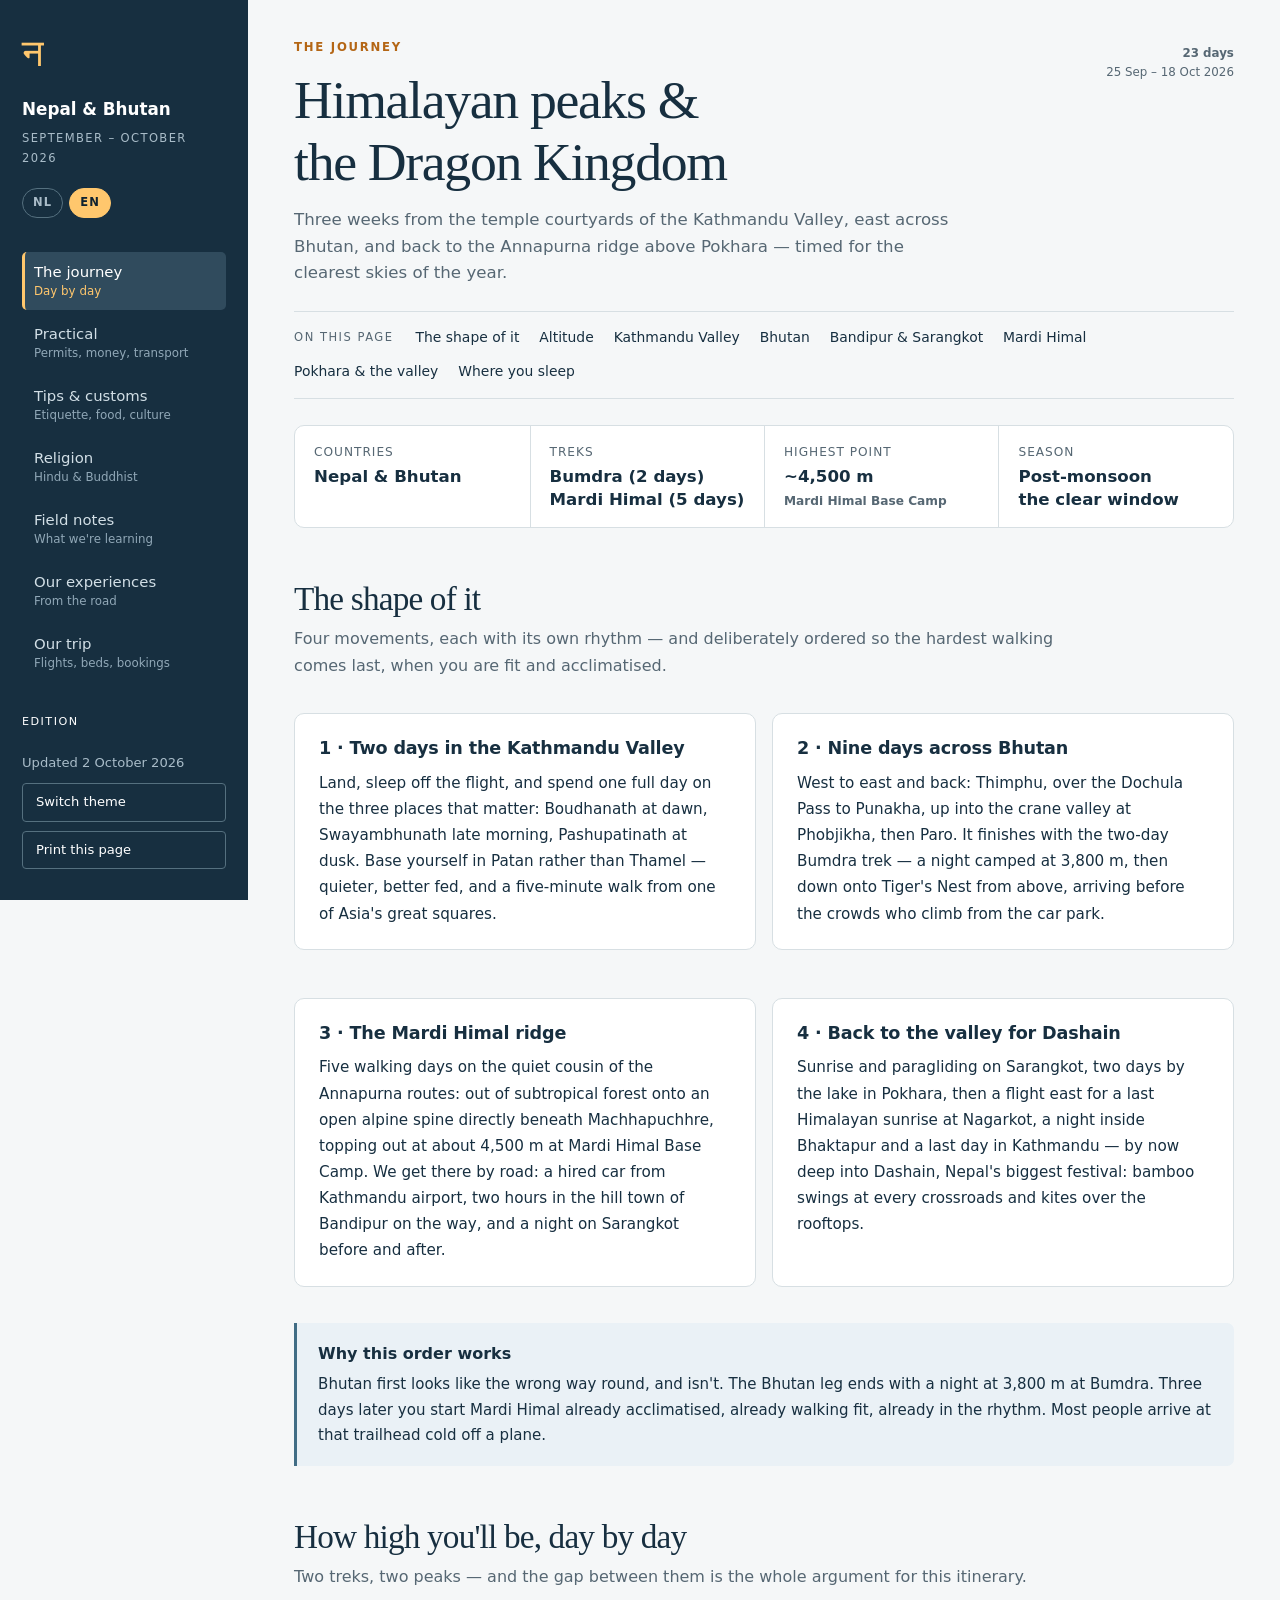
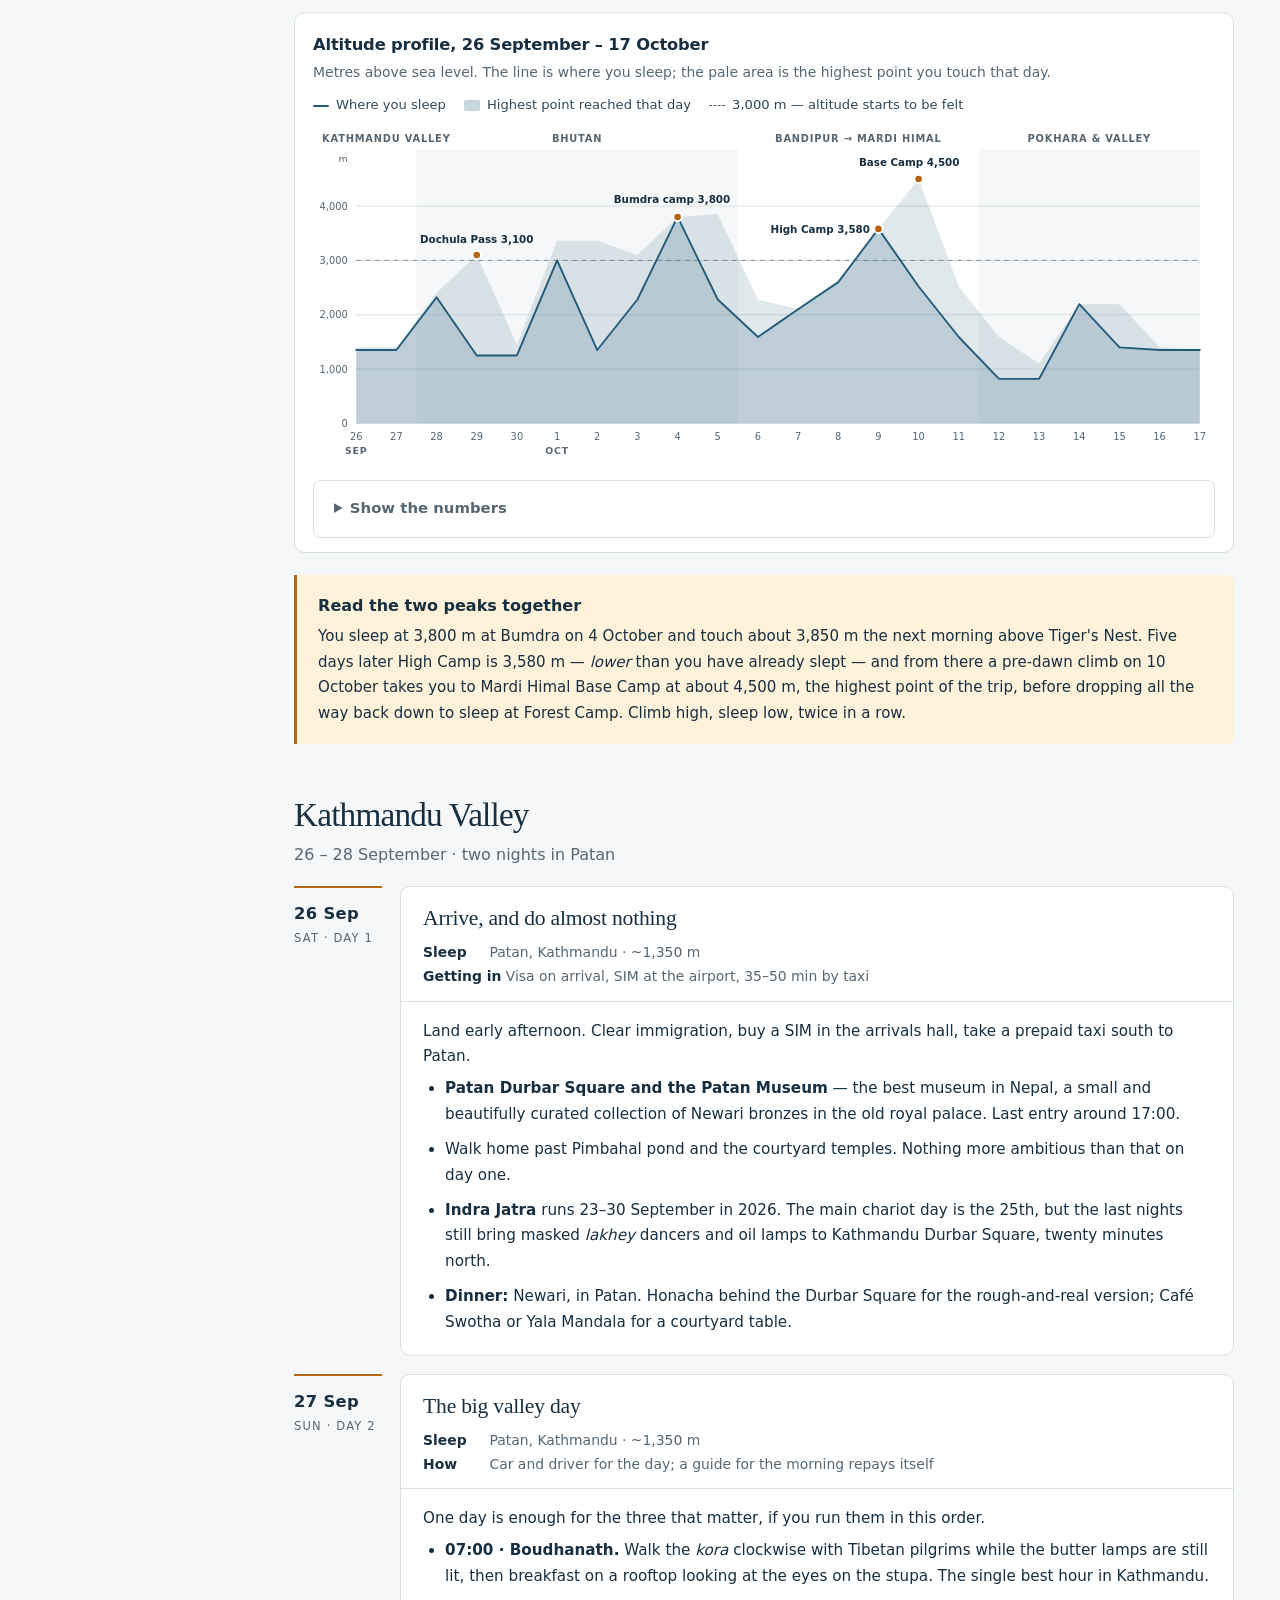
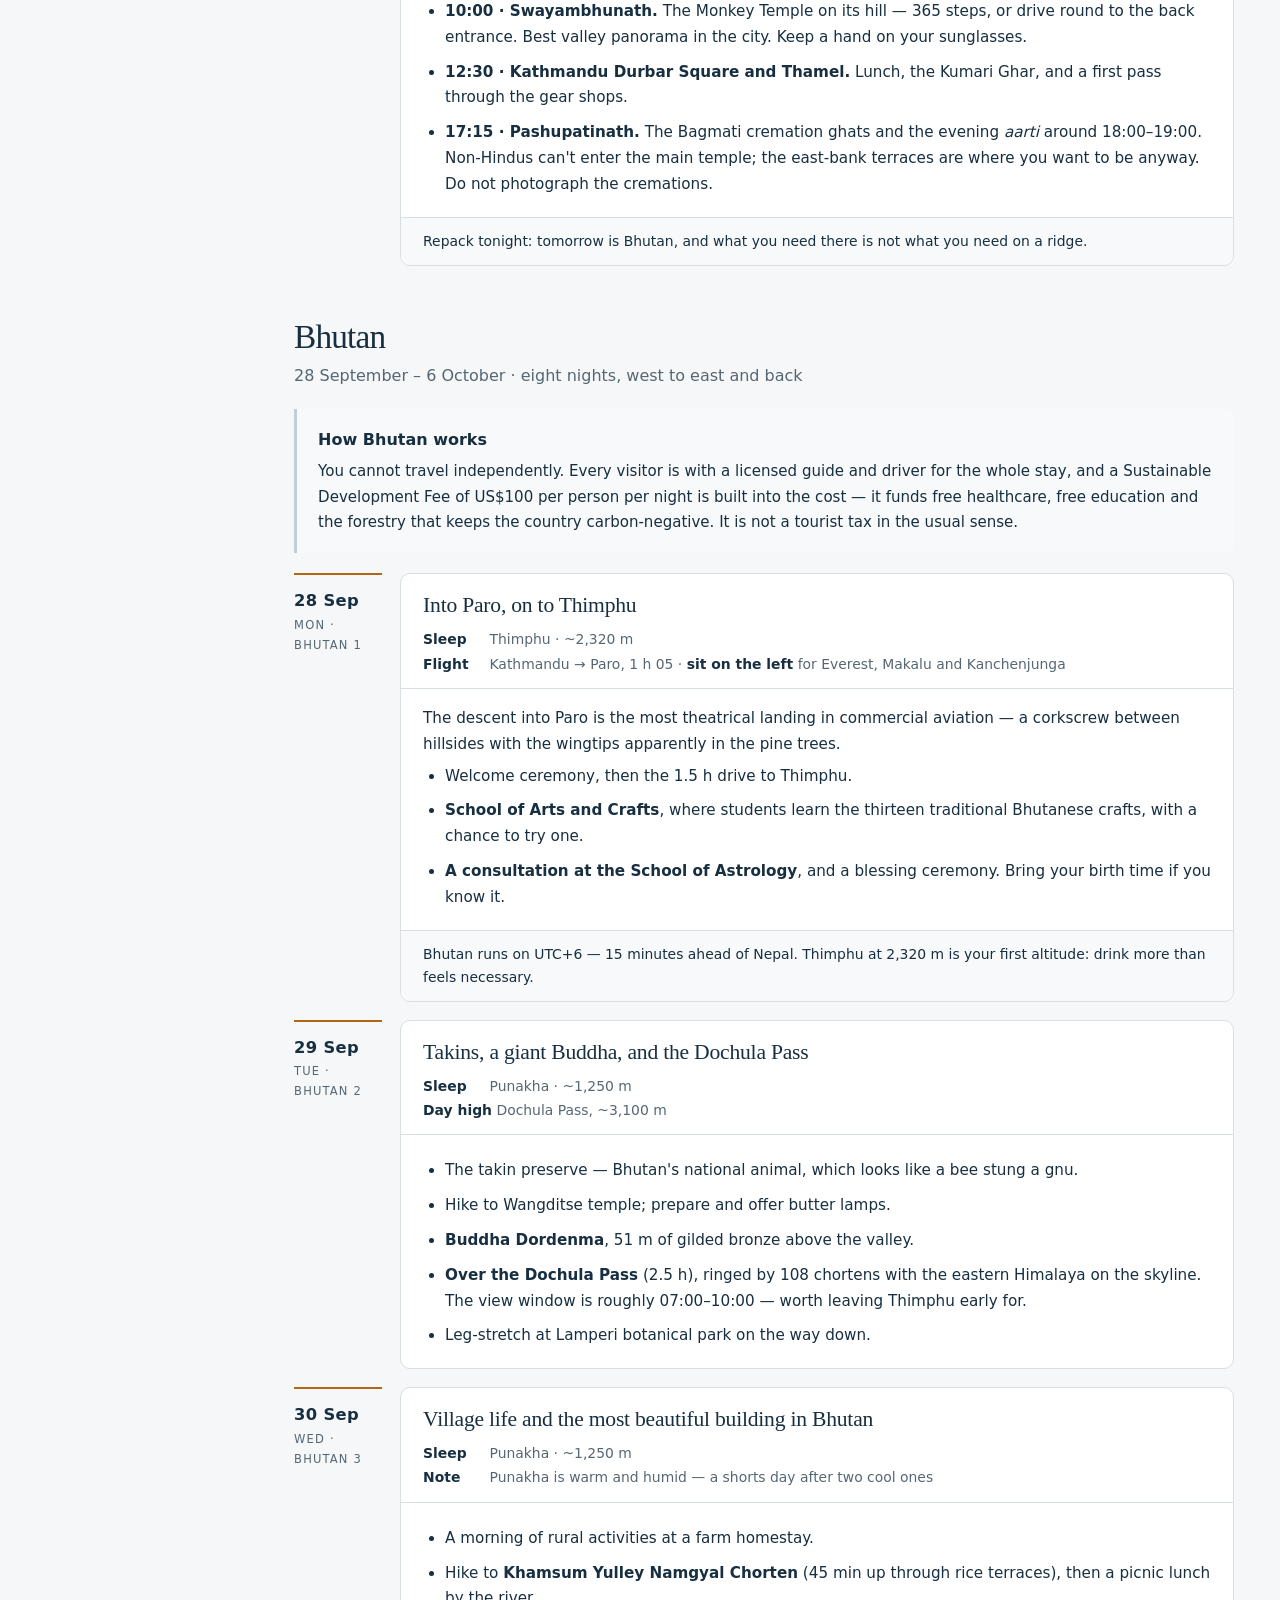
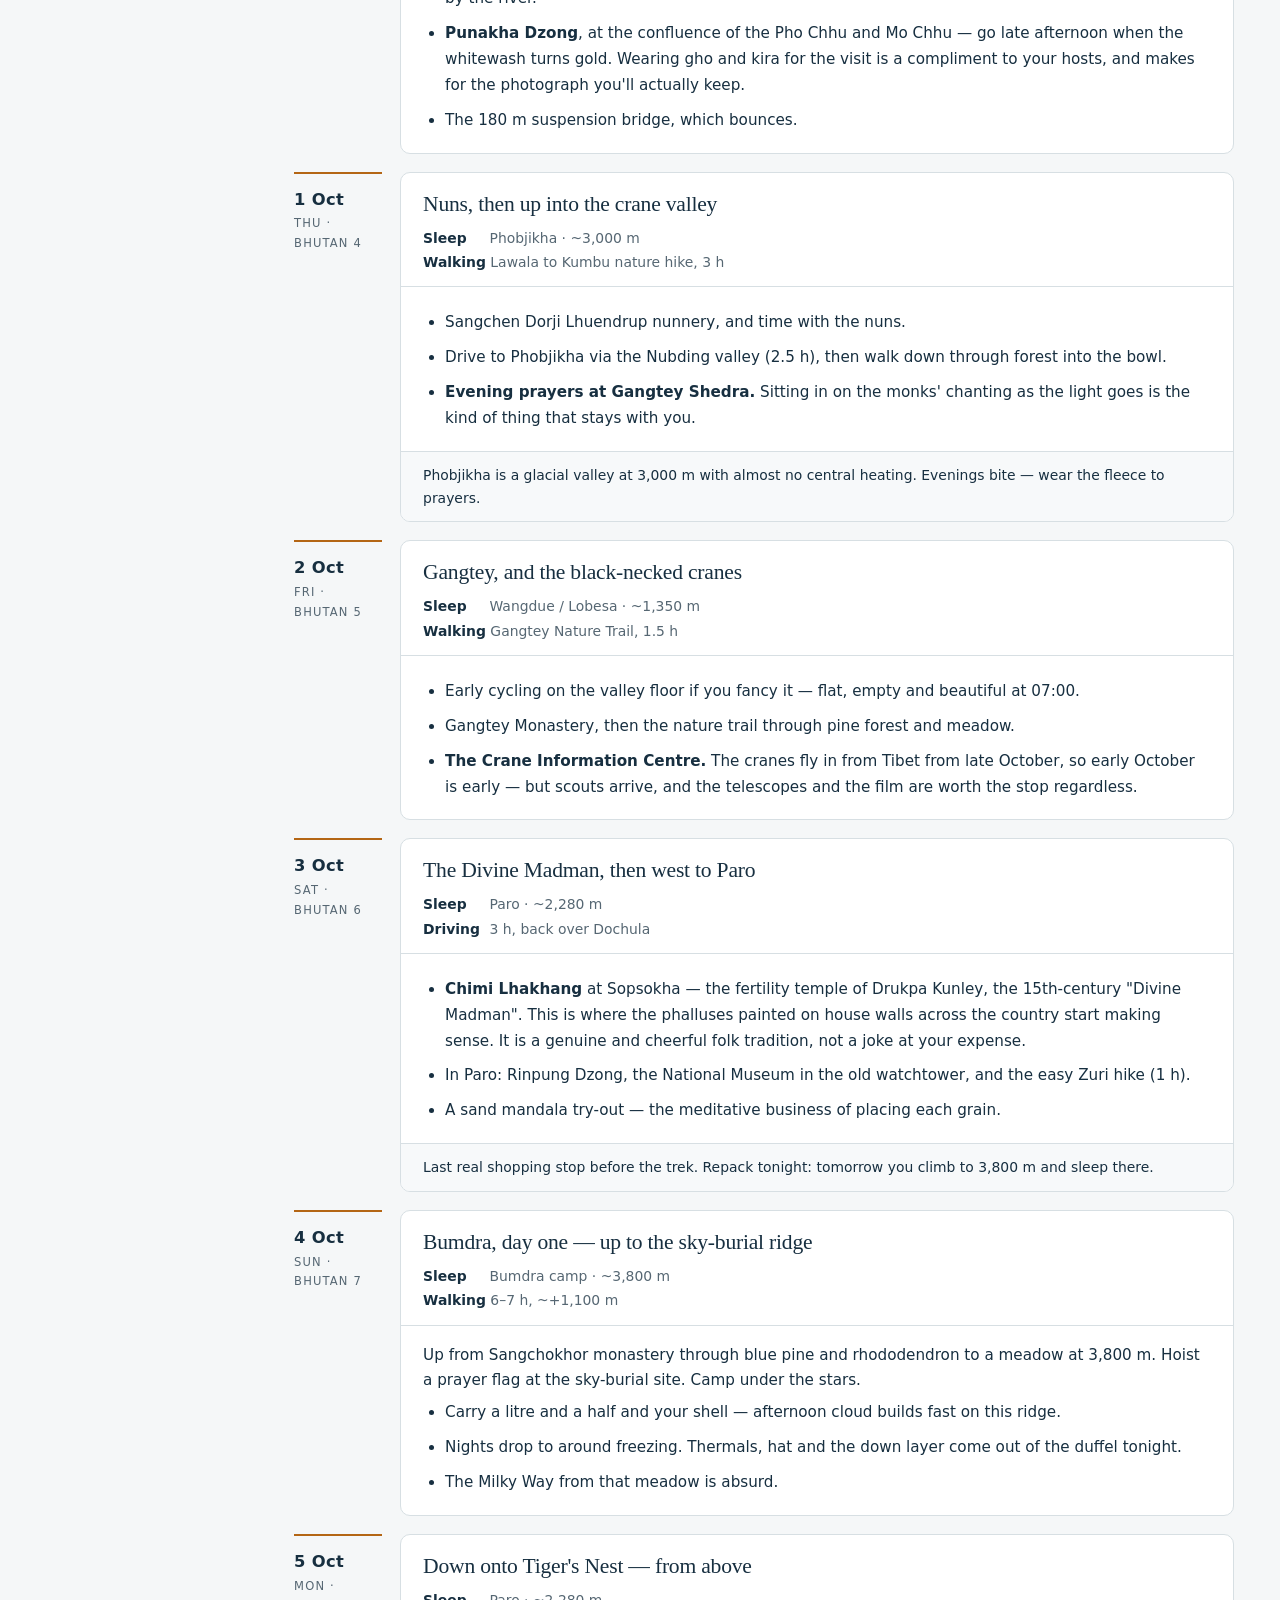
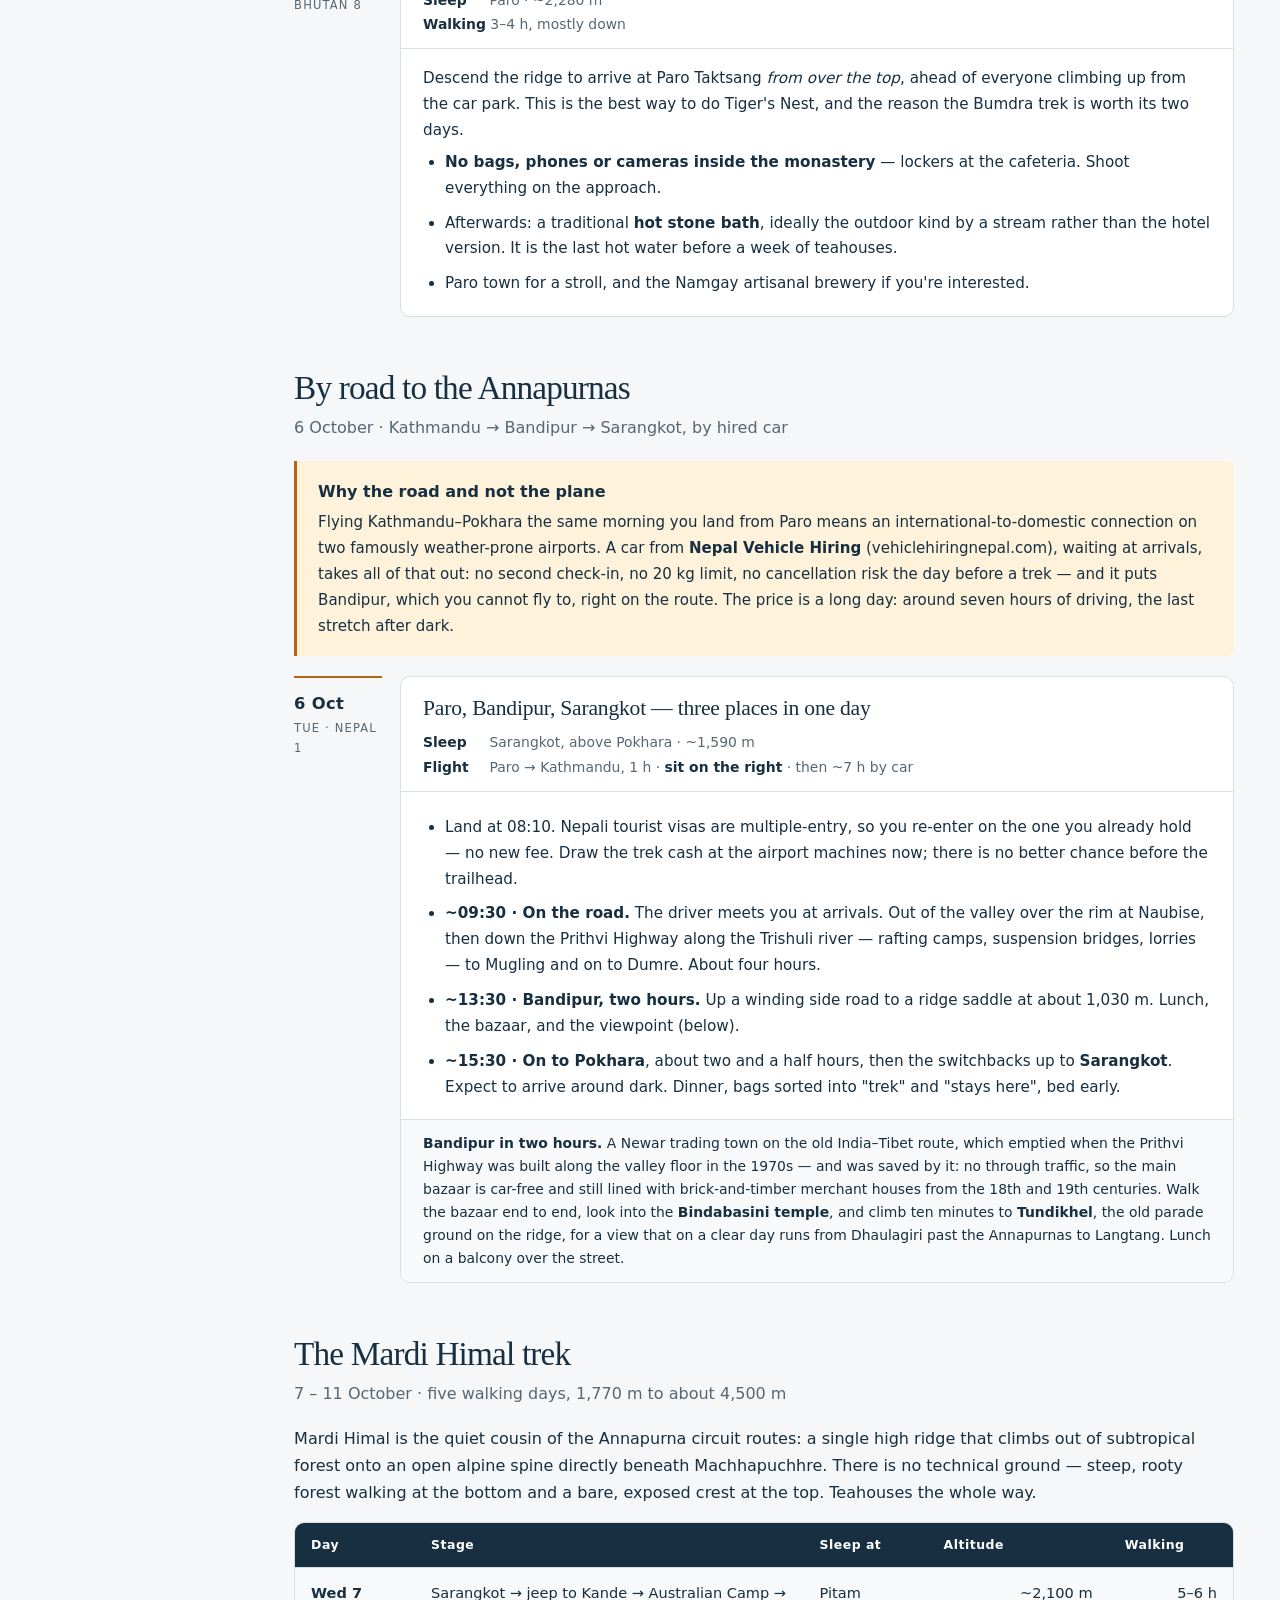
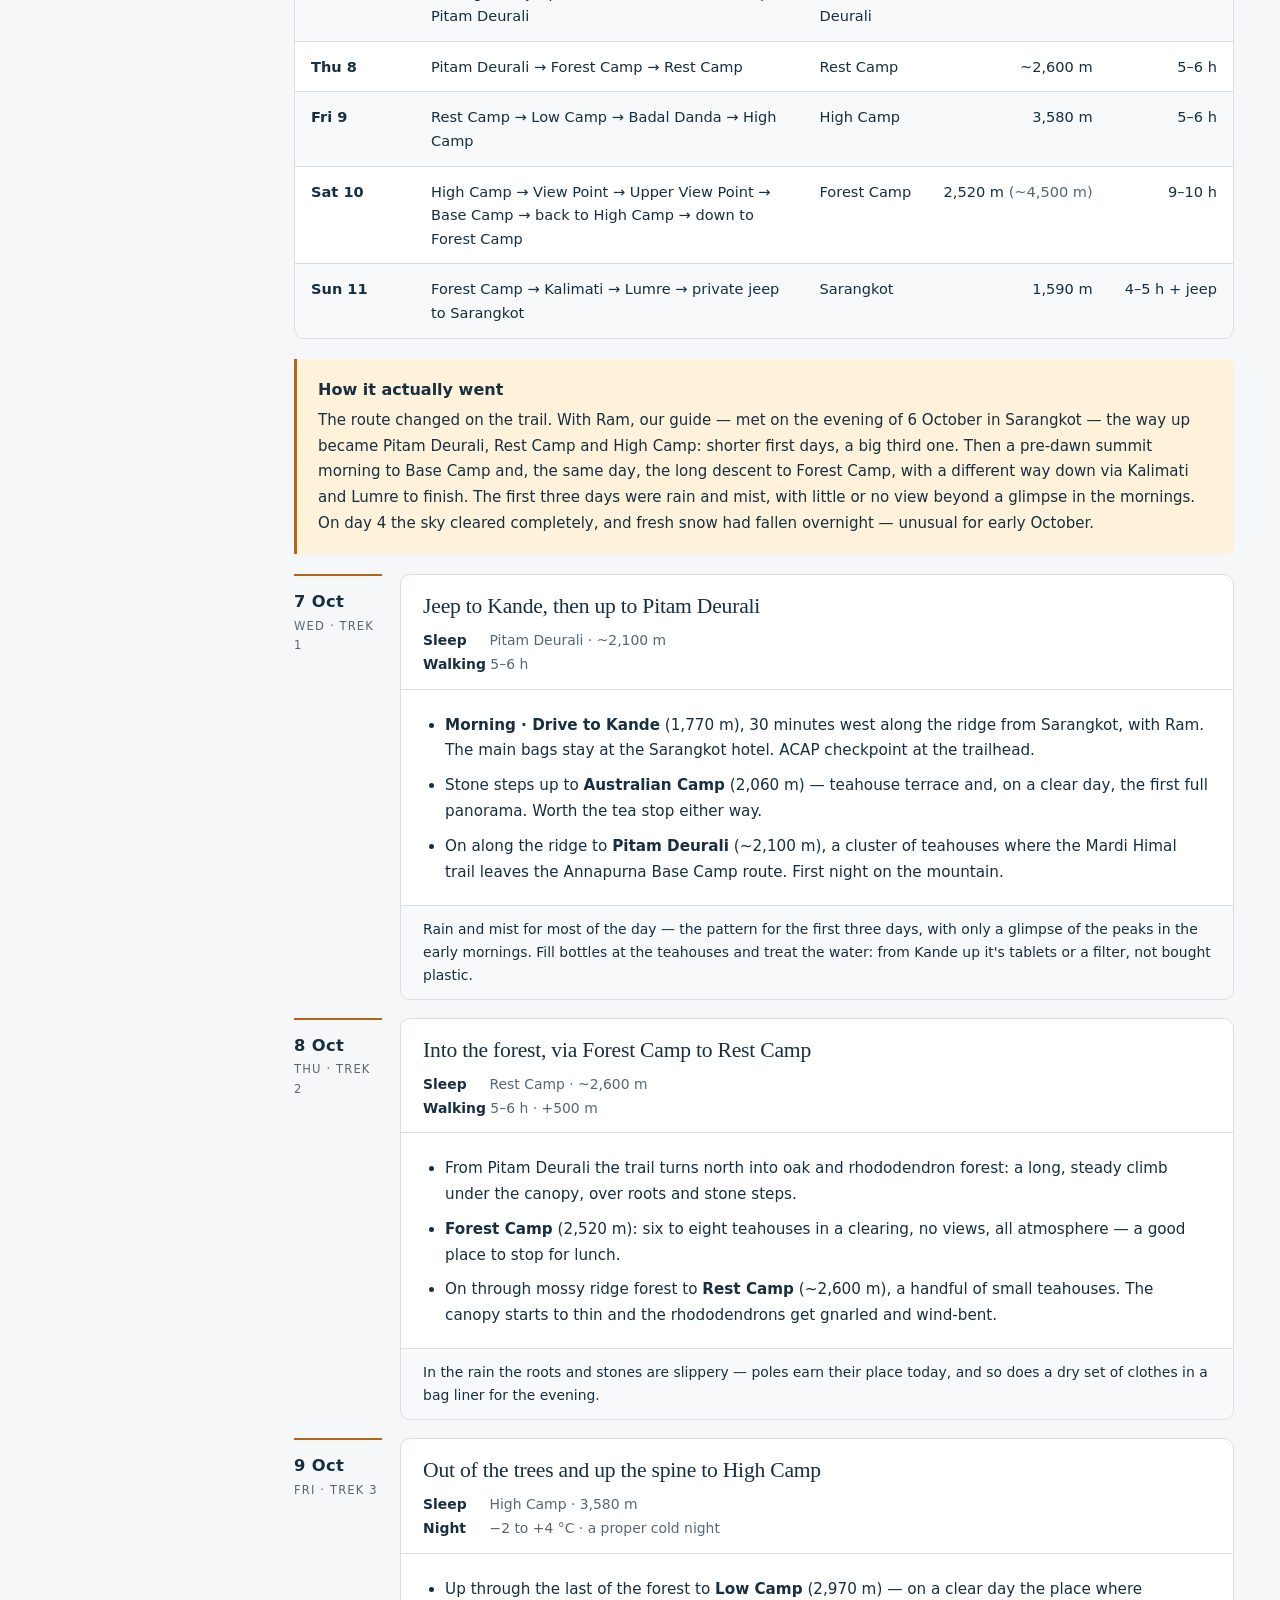
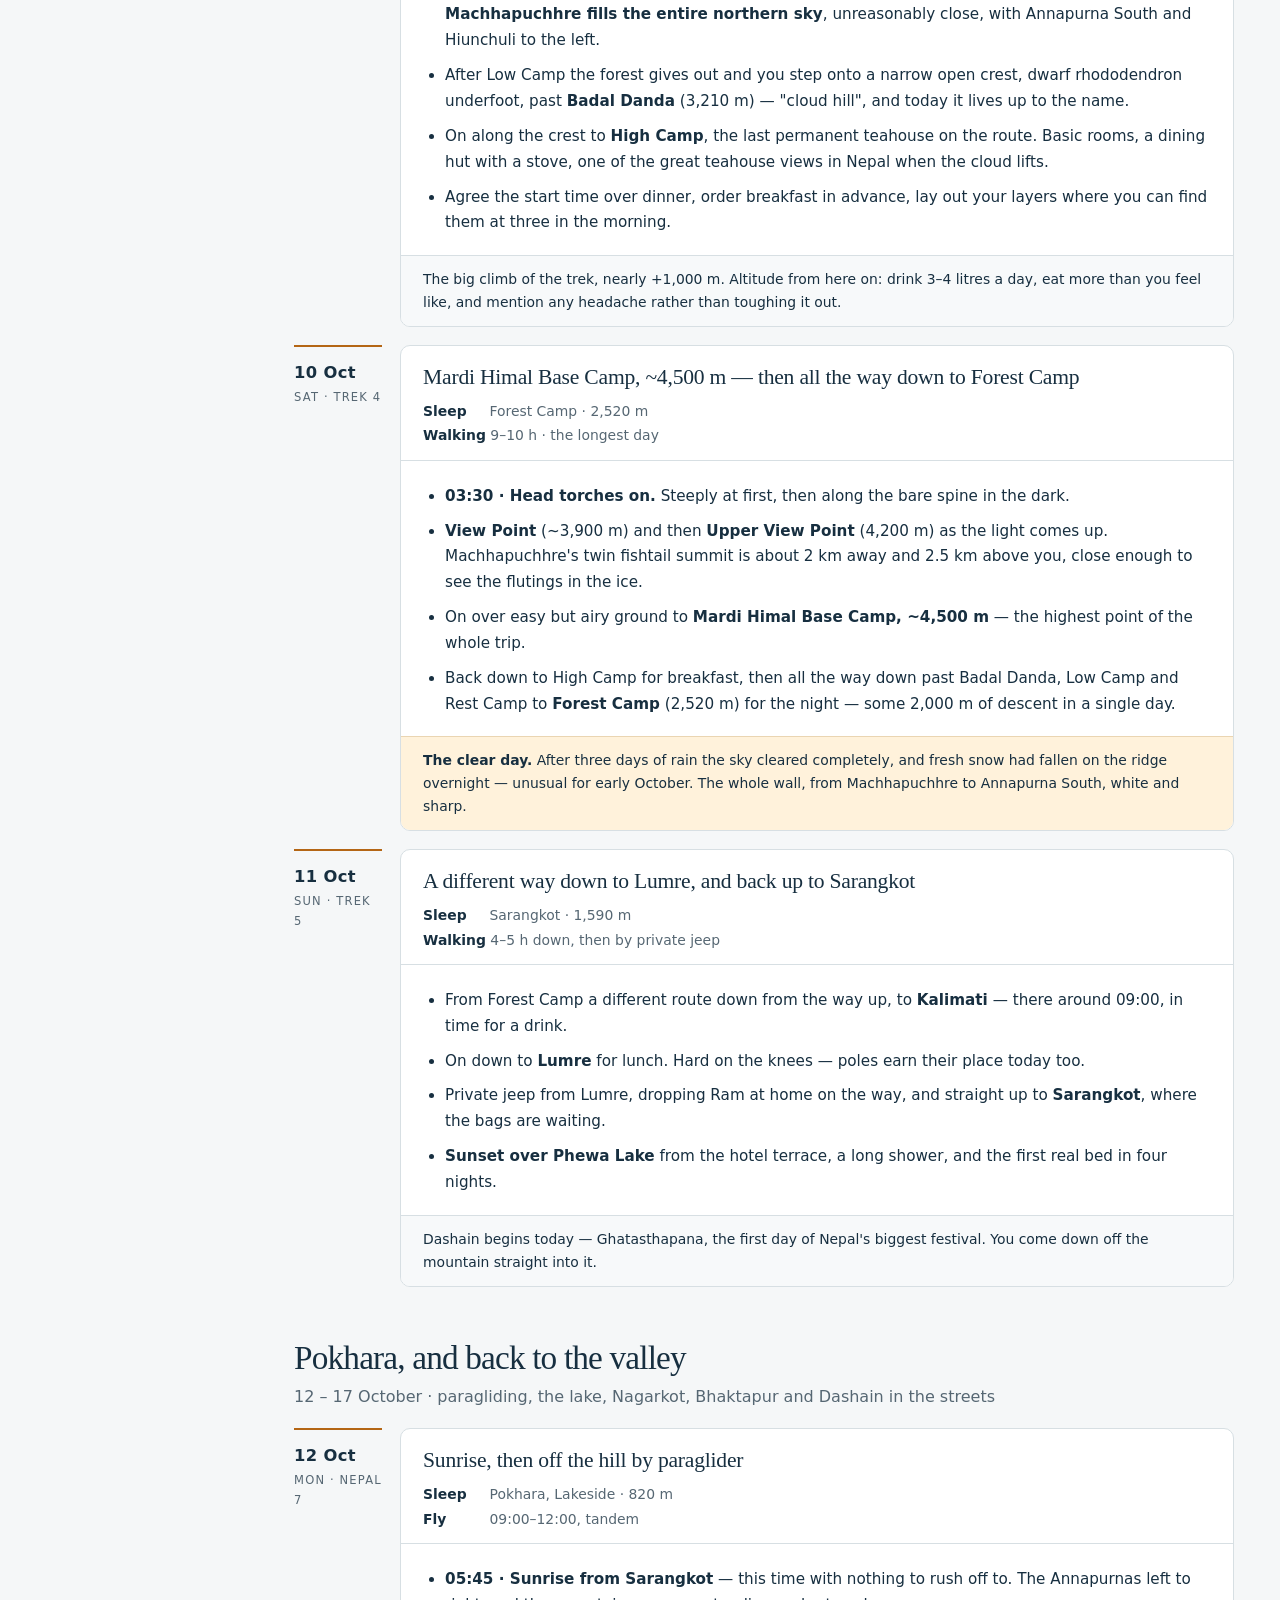
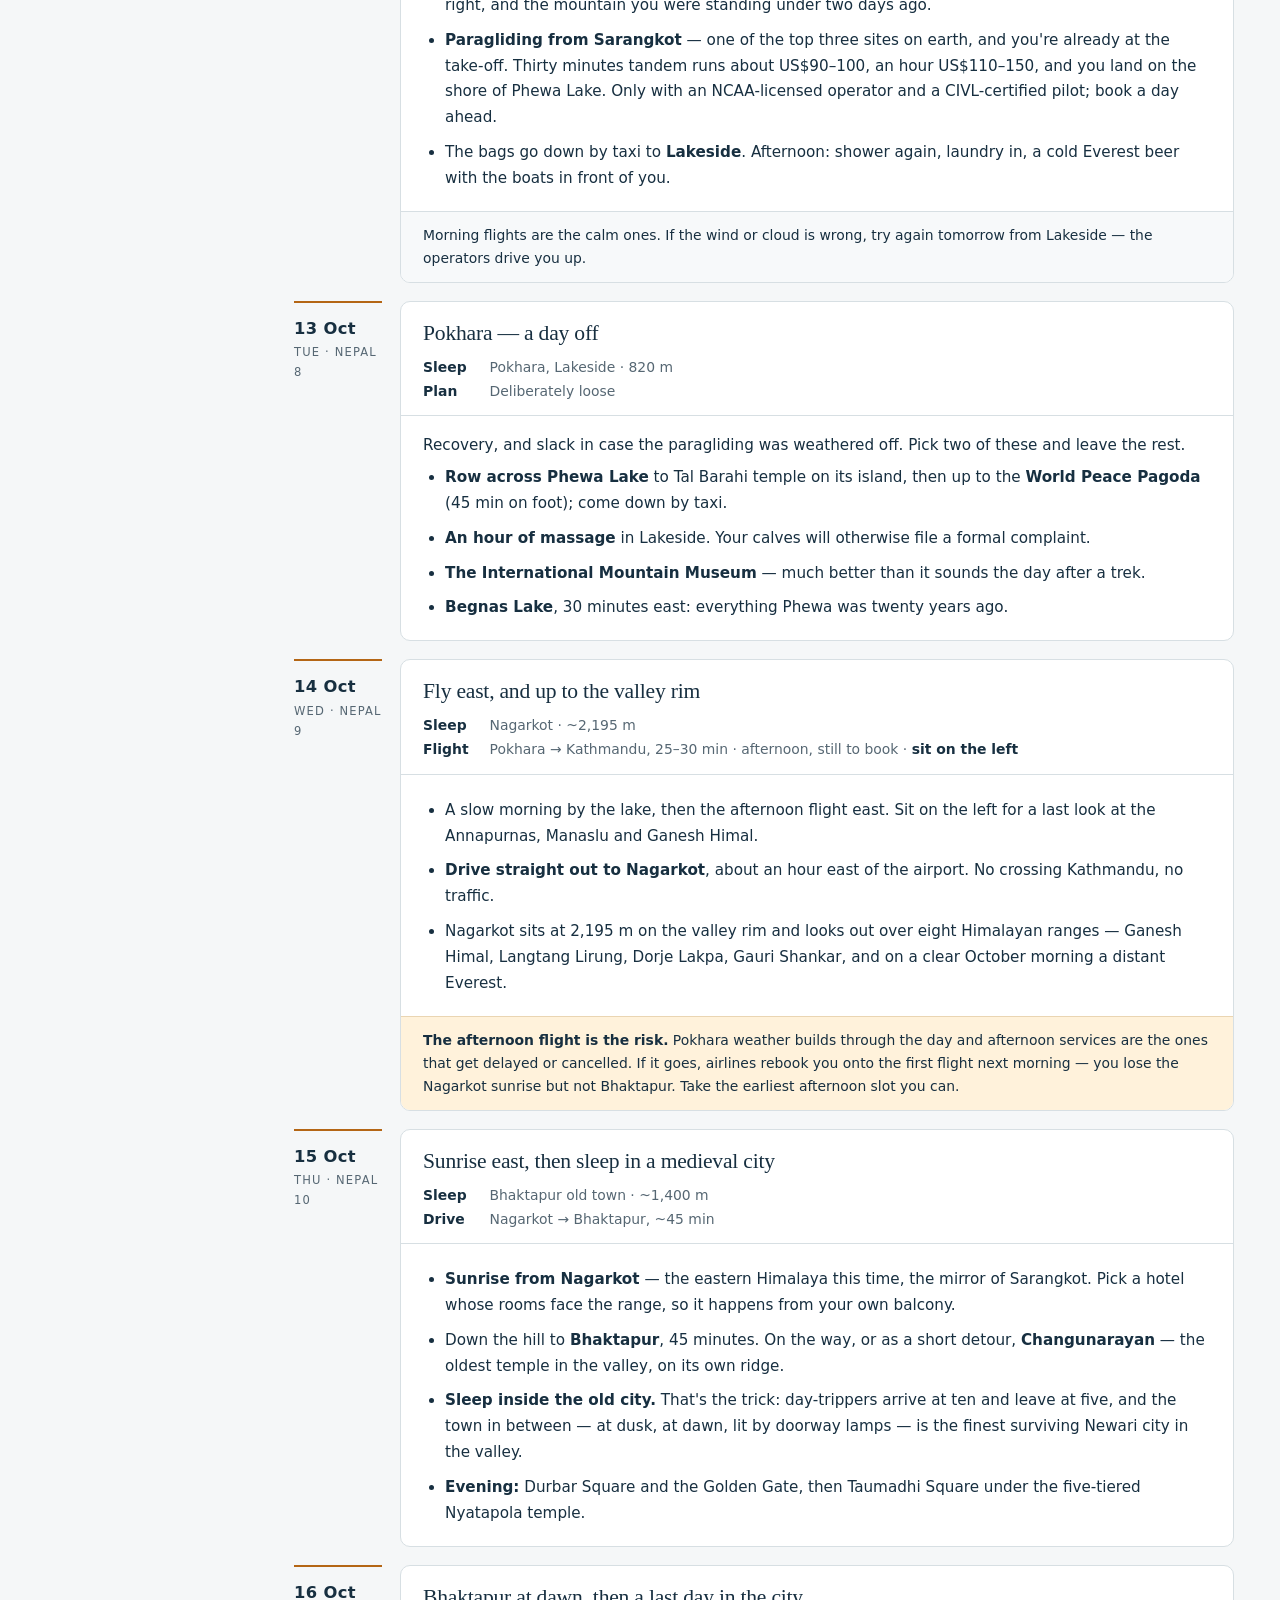
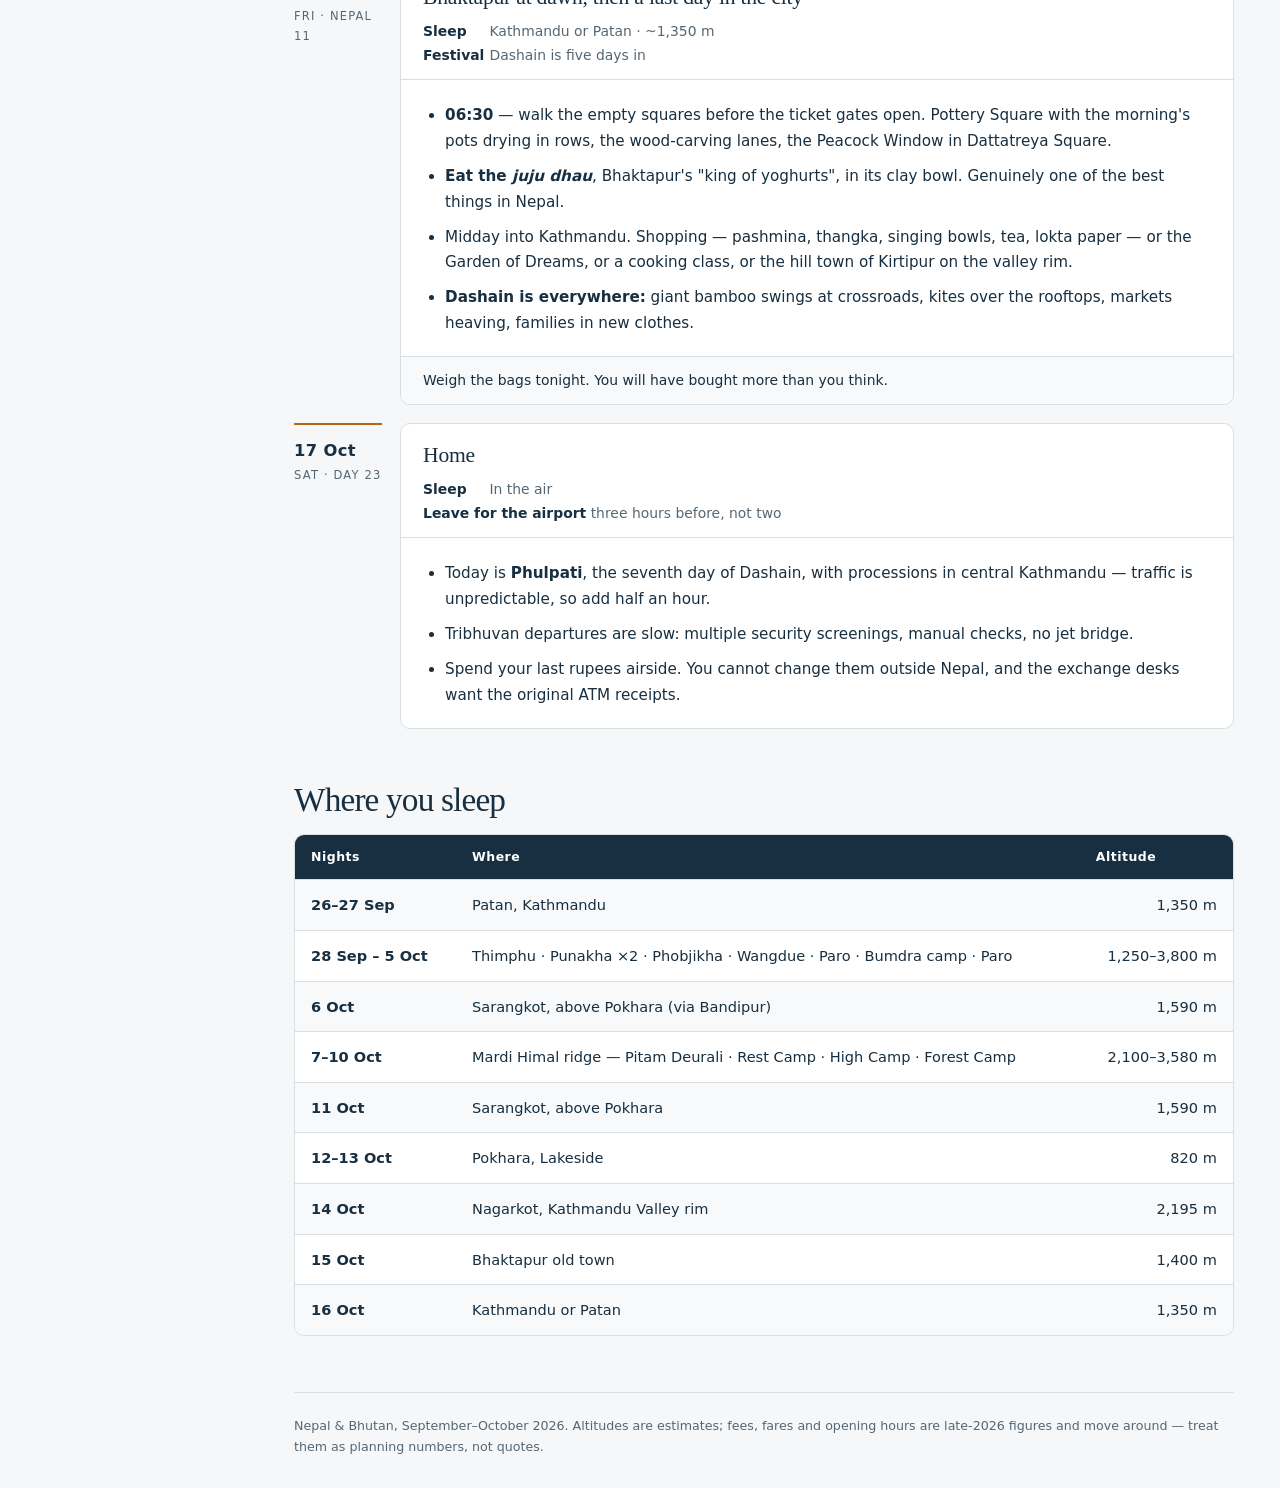
==== commit ef389817: "Planning pages: Mardi Himal as actually walked (Pitam Deurali, Rest Camp, High Camp, Base Camp, Fore" ====
--- a/en/index.html
+++ b/en/index.html
@@ -5,7 +5,7 @@
 <meta name="robots" content="noindex, nofollow">
 <meta name="viewport" content="width=device-width, initial-scale=1">
 <title>The journey &middot; Nepal &amp; Bhutan 2026</title>
-<link rel="stylesheet" href="../assets/style.css?v=4">
+<link rel="stylesheet" href="../assets/style.css?v=8">
 <link rel="alternate" hreflang="nl" href="../index.html">
 <link rel="alternate" hreflang="en" href="index.html">
 </head>
@@ -63,7 +63,7 @@
 <div class="overview">
   <div><span>Countries</span><strong>Nepal &amp; Bhutan</strong></div>
   <div><span>Treks</span><strong>Bumdra (2 days)<br>Mardi Himal (5 days)</strong></div>
-  <div><span>Highest point</span><strong>4,200 m<br><span style="text-transform:none;letter-spacing:0">4,500 m optional</span></strong></div>
+  <div><span>Highest point</span><strong>~4,500 m<br><span style="text-transform:none;letter-spacing:0">Mardi Himal Base Camp</span></strong></div>
   <div><span>Season</span><strong>Post-monsoon<br>the clear window</strong></div>
 </div>
 
@@ -81,7 +81,7 @@
     </div>
     <div class="panel">
       <h3>3 · The Mardi Himal ridge</h3>
-      <p>Five walking days on the quiet cousin of the Annapurna routes: out of subtropical forest onto an open alpine spine directly beneath Machhapuchhre, topping out at 4,200 m. We get there by road: a hired car from Kathmandu airport, two hours in the hill town of Bandipur on the way, and a night on Sarangkot before and after.</p>
+      <p>Five walking days on the quiet cousin of the Annapurna routes: out of subtropical forest onto an open alpine spine directly beneath Machhapuchhre, topping out at about 4,500 m at Mardi Himal Base Camp. We get there by road: a hired car from Kathmandu airport, two hours in the hill town of Bandipur on the way, and a night on Sarangkot before and after.</p>
     </div>
     <div class="panel">
       <h3>4 · Back to the valley for Dashain</h3>
@@ -112,7 +112,7 @@
 
       <div class="viz-scroll">
       <svg class="viz-svg" id="altSvg" viewBox="0 0 960 372" role="img"
-           aria-label="Altitude profile from 26 September to 17 October 2026. Around 1,350 metres in the Kathmandu Valley, rising across Bhutan to a camp at 3,800 metres at Bumdra on 4 October, a night at 1,590 metres on Sarangkot, then climbing the Mardi Himal ridge to 3,580 metres at High Camp on 9 October and a high point of 4,200 metres on 10 October, before Pokhara, Nagarkot at 2,195 metres and the valley at around 1,350 metres."></svg>
+           aria-label="Altitude profile from 26 September to 17 October 2026. Around 1,350 metres in the Kathmandu Valley, rising across Bhutan to a camp at 3,800 metres at Bumdra on 4 October, a night at 1,590 metres on Sarangkot, then climbing the Mardi Himal ridge to 3,580 metres at High Camp on 9 October and a high point of about 4,500 metres at Mardi Himal Base Camp on 10 October, before Pokhara, Nagarkot at 2,195 metres and the valley at around 1,350 metres."></svg>
       </div>
 
       <div class="viz-tip" id="altTip" aria-hidden="true"></div>
@@ -129,7 +129,7 @@
 
   <div class="notice amber">
     <strong>Read the two peaks together</strong>
-    <p>You sleep at 3,800 m at Bumdra on 4 October and touch about 3,850 m the next morning above Tiger's Nest. Five days later High Camp is 3,580 m — <em>lower</em> than you have already slept — and that same afternoon you walk up to 3,900 m and come back down to sleep, before the push to 4,200 m the next morning. Climb high, sleep low, twice in a row.</p>
+    <p>You sleep at 3,800 m at Bumdra on 4 October and touch about 3,850 m the next morning above Tiger's Nest. Five days later High Camp is 3,580 m — <em>lower</em> than you have already slept — and from there a pre-dawn climb on 10 October takes you to Mardi Himal Base Camp at about 4,500 m, the highest point of the trip, before dropping all the way back down to sleep at Forest Camp. Climb high, sleep low, twice in a row.</p>
   </div>
 </section>
 
@@ -341,100 +341,101 @@
 
 <section class="section" id="mardi">
   <h2>The Mardi Himal trek</h2>
-  <p class="section-lead">7 – 11 October · five walking days, 1,770 m to 4,200 m</p>
+  <p class="section-lead">7 – 11 October · five walking days, 1,770 m to about 4,500 m</p>
 
   <p>Mardi Himal is the quiet cousin of the Annapurna circuit routes: a single high ridge that climbs out of subtropical forest onto an open alpine spine directly beneath Machhapuchhre. There is no technical ground — steep, rooty forest walking at the bottom and a bare, exposed crest at the top. Teahouses the whole way.</p>
 
   <div class="table-wrap"><table>
     <tr><th>Day</th><th>Stage</th><th>Sleep at</th><th class="num">Altitude</th><th class="num">Walking</th></tr>
-    <tr><td>Wed 7</td><td>Sarangkot → jeep to Kande → Australian Camp → Pothana → Deurali → Forest Camp</td><td>Forest Camp</td><td class="num">2,520 m</td><td class="num">4–5 h</td></tr>
-    <tr><td>Thu 8</td><td>Forest Camp → Rest Camp → Low Camp → Badal Danda</td><td>Badal Danda</td><td class="num">3,210 m</td><td class="num">5–6 h</td></tr>
-    <tr><td>Fri 9</td><td>Badal Danda → High Camp · afternoon to View Point and back</td><td>High Camp</td><td class="num">3,580 m <span style="color:var(--muted)">(3,900 m)</span></td><td class="num">2 h + 2 h</td></tr>
-    <tr><td>Sat 10</td><td>High Camp → Upper View Point (→ Base Camp) → back down</td><td>Badal Danda</td><td class="num">4,200–4,500 m</td><td class="num">6–8 h</td></tr>
-    <tr><td>Sun 11</td><td>Badal Danda → Siding village → jeep back to Sarangkot</td><td>Sarangkot</td><td class="num">1,590 m</td><td class="num">4–5 h + 2½ h drive</td></tr>
+    <tr><td>Wed 7</td><td>Sarangkot → jeep to Kande → Australian Camp → Pitam Deurali</td><td>Pitam Deurali</td><td class="num">~2,100 m</td><td class="num">5–6 h</td></tr>
+    <tr><td>Thu 8</td><td>Pitam Deurali → Forest Camp → Rest Camp</td><td>Rest Camp</td><td class="num">~2,600 m</td><td class="num">5–6 h</td></tr>
+    <tr><td>Fri 9</td><td>Rest Camp → Low Camp → Badal Danda → High Camp</td><td>High Camp</td><td class="num">3,580 m</td><td class="num">5–6 h</td></tr>
+    <tr><td>Sat 10</td><td>High Camp → View Point → Upper View Point → Base Camp → back to High Camp → down to Forest Camp</td><td>Forest Camp</td><td class="num">2,520 m <span style="color:var(--muted)">(~4,500 m)</span></td><td class="num">9–10 h</td></tr>
+    <tr><td>Sun 11</td><td>Forest Camp → Kalimati → Lumre → private jeep to Sarangkot</td><td>Sarangkot</td><td class="num">1,590 m</td><td class="num">4–5 h + jeep</td></tr>
   </table></div>
 
   <div class="notice amber">
-    <strong>Five days, and what that costs</strong>
-    <p>Five days works because you arrive acclimatised from Bhutan: Bumdra put you at 3,800 m only three days before the trailhead. The price is day 2, which now runs from Forest Camp all the way to Badal Danda — +690 m and the longest climb of the trek. In return the short hop to High Camp on day 3 keeps the most important part of the old plan: a free afternoon to walk up to View Point at 3,900 m and come back down to sleep at 3,580 m, the night before the summit morning. If either of you feels the altitude on day 2, stop at Low Camp (2,970 m) instead — it's on the way.</p>
+    <strong>How it actually went</strong>
+    <p>The route changed on the trail. With Ram, our guide — met on the evening of 6 October in Sarangkot — the way up became Pitam Deurali, Rest Camp and High Camp: shorter first days, a big third one. Then a pre-dawn summit morning to Base Camp and, the same day, the long descent to Forest Camp, with a different way down via Kalimati and Lumre to finish. The first three days were rain and mist, with little or no view beyond a glimpse in the mornings. On day 4 the sky cleared completely, and fresh snow had fallen overnight — unusual for early October.</p>
   </div>
 
   <div class="day">
     <div class="date"><strong>7 Oct</strong><span>Wed · Trek 1</span></div>
     <div class="day-content">
-      <div class="day-top"><h3>Sunrise on Sarangkot, then into the forest</h3></div>
-      <div class="day-meta"><div><b>Sleep</b> Forest Camp · 2,520 m</div><div><b>Night</b> ~8–15 °C</div></div>
-      <div class="day-body">
-        <ul>
-          <li><b>05:45 · Sunrise</b> from the terrace, if you can face it after yesterday. Annapurna II, IV, III, Gangapurna, Annapurna South, Hiunchuli and Machhapuchhre light up left to right over twenty minutes.</li>
-          <li><b>~08:30 · Drive to Kande</b> (1,770 m), 30 minutes west along the ridge. The main bags stay at the Sarangkot hotel. ACAP checkpoint at the trailhead.</li>
-          <li>Stone steps up to <b>Australian Camp</b> (2,060 m) — teahouse terrace, first full panorama, worth the tea stop — then through Pothana and Deurali, where the trail leaves the Annapurna Base Camp route and turns north into oak and rhododendron forest.</li>
-          <li>A long gentle climb under canopy to <b>Forest Camp</b>: six to eight teahouses in a clearing, no views, all atmosphere.</li>
-        </ul>
-      </div>
-      <div class="day-extra">Easy first day by design: +750 m over 4–5 hours with a real lunch stop. Fill bottles at Australian Camp and treat the water — from Kande up it's tablets or a filter, not bought plastic.</div>
+      <div class="day-top"><h3>Jeep to Kande, then up to Pitam Deurali</h3></div>
+      <div class="day-meta"><div><b>Sleep</b> Pitam Deurali · ~2,100 m</div><div><b>Walking</b> 5–6 h</div></div>
+      <div class="day-body">
+        <ul>
+          <li><b>Morning · Drive to Kande</b> (1,770 m), 30 minutes west along the ridge from Sarangkot, with Ram. The main bags stay at the Sarangkot hotel. ACAP checkpoint at the trailhead.</li>
+          <li>Stone steps up to <b>Australian Camp</b> (2,060 m) — teahouse terrace and, on a clear day, the first full panorama. Worth the tea stop either way.</li>
+          <li>On along the ridge to <b>Pitam Deurali</b> (~2,100 m), a cluster of teahouses where the Mardi Himal trail leaves the Annapurna Base Camp route. First night on the mountain.</li>
+        </ul>
+      </div>
+      <div class="day-extra">Rain and mist for most of the day — the pattern for the first three days, with only a glimpse of the peaks in the early mornings. Fill bottles at the teahouses and treat the water: from Kande up it's tablets or a filter, not bought plastic.</div>
     </div>
   </div>
 
   <div class="day">
     <div class="date"><strong>8 Oct</strong><span>Thu · Trek 2</span></div>
     <div class="day-content">
-      <div class="day-top"><h3>Out of the trees and up onto the spine</h3></div>
-      <div class="day-meta"><div><b>Sleep</b> Badal Danda · 3,210 m</div><div><b>Walking</b> 5–6 h · +690 m, the big climb</div></div>
-      <div class="day-body">
-        <ul>
-          <li>Three to four hours of ridge forest through Rest Camp. The canopy thins and the rhododendrons get gnarled and wind-bent.</li>
-          <li><b>Low Camp</b> (2,970 m) for lunch, and the moment the mountain shows itself: <b>Machhapuchhre fills the entire northern sky</b>, unreasonably close, with Annapurna South and Hiunchuli to the left.</li>
-          <li>After lunch the forest gives out and you step onto a narrow open crest with drops on both sides, dwarf rhododendron underfoot. <b>Badal Danda</b> means "cloud hill", and earns it: you are now at the height where the afternoon cloud sea forms <em>below</em> you.</li>
-        </ul>
-      </div>
-      <div class="day-extra">Altitude from here on: drink 3–4 litres a day, eat more than you feel like, and mention any headache rather than toughing it out. Go slowly after Low Camp — this is the day to be patient.</div>
+      <div class="day-top"><h3>Into the forest, via Forest Camp to Rest Camp</h3></div>
+      <div class="day-meta"><div><b>Sleep</b> Rest Camp · ~2,600 m</div><div><b>Walking</b> 5–6 h · +500 m</div></div>
+      <div class="day-body">
+        <ul>
+          <li>From Pitam Deurali the trail turns north into oak and rhododendron forest: a long, steady climb under the canopy, over roots and stone steps.</li>
+          <li><b>Forest Camp</b> (2,520 m): six to eight teahouses in a clearing, no views, all atmosphere — a good place to stop for lunch.</li>
+          <li>On through mossy ridge forest to <b>Rest Camp</b> (~2,600 m), a handful of small teahouses. The canopy starts to thin and the rhododendrons get gnarled and wind-bent.</li>
+        </ul>
+      </div>
+      <div class="day-extra">In the rain the roots and stones are slippery — poles earn their place today, and so does a dry set of clothes in a bag liner for the evening.</div>
     </div>
   </div>
 
   <div class="day">
     <div class="date"><strong>9 Oct</strong><span>Fri · Trek 3</span></div>
     <div class="day-content">
-      <div class="day-top"><h3>High Camp by lunch, then climb high and sleep low</h3></div>
+      <div class="day-top"><h3>Out of the trees and up the spine to High Camp</h3></div>
       <div class="day-meta"><div><b>Sleep</b> High Camp · 3,580 m</div><div><b>Night</b> −2 to +4 °C · a proper cold night</div></div>
       <div class="day-body">
         <ul>
-          <li>Two hours along the crest to <b>High Camp</b>, the last permanent teahouse on the route. Basic rooms, a dining hut with a stove, one of the great teahouse views in Nepal.</li>
-          <li><b>The afternoon matters:</b> walk the first hour of tomorrow's route up to <b>View Point, about 3,900 m</b>, then come back down and sleep 320 m lower. You touch a new high, you sleep low, and you see the summit path in daylight before walking it in the dark.</li>
-          <li>Agree the start time over dinner, order breakfast in advance, lay out your layers where you can find them at half four.</li>
-        </ul>
-      </div>
+          <li>Up through the last of the forest to <b>Low Camp</b> (2,970 m) — on a clear day the place where <b>Machhapuchhre fills the entire northern sky</b>, unreasonably close, with Annapurna South and Hiunchuli to the left.</li>
+          <li>After Low Camp the forest gives out and you step onto a narrow open crest, dwarf rhododendron underfoot, past <b>Badal Danda</b> (3,210 m) — "cloud hill", and today it lives up to the name.</li>
+          <li>On along the crest to <b>High Camp</b>, the last permanent teahouse on the route. Basic rooms, a dining hut with a stove, one of the great teahouse views in Nepal when the cloud lifts.</li>
+          <li>Agree the start time over dinner, order breakfast in advance, lay out your layers where you can find them at three in the morning.</li>
+        </ul>
+      </div>
+      <div class="day-extra">The big climb of the trek, nearly +1,000 m. Altitude from here on: drink 3–4 litres a day, eat more than you feel like, and mention any headache rather than toughing it out.</div>
     </div>
   </div>
 
   <div class="day">
     <div class="date"><strong>10 Oct</strong><span>Sat · Trek 4</span></div>
     <div class="day-content">
-      <div class="day-top"><h3>Upper View Point, 4,200 m</h3></div>
-      <div class="day-meta"><div><b>Sleep</b> Badal Danda · 3,210 m</div><div><b>Walking</b> 6–8 h · the longest day</div></div>
-      <div class="day-body">
-        <ul>
-          <li><b>04:30 · Head torches on.</b> Steeply at first, then along the bare spine you walked yesterday afternoon — which you will be glad of.</li>
-          <li><b>~06:00 · View Point (3,900 m)</b> for sunrise. Machhapuchhre catches first, then Annapurna South and Hiunchuli, then the whole wall. Behind you the Pokhara valley is a lake of cloud with hills poking through.</li>
-          <li><b>~08:00 · Upper View Point (4,200 m).</b> Machhapuchhre's twin fishtail summit is about 2 km away and 2.5 km above you, close enough to see the flutings in the ice.</li>
-          <li><b>Optional: Mardi Himal Base Camp, 4,500 m</b> — two hours out and back over easy but airy ground. Only if you're both feeling strong; on a five-day plan it makes a very long day.</li>
-          <li>Then down to High Camp for a late breakfast, and on to Badal Danda for the night.</li>
-        </ul>
-      </div>
-      <div class="day-extra amber"><b>Weather rule.</b> If the morning is socked in, go as far as View Point and decide over breakfast rather than burning yourself out. The mountain will not be photographed through cloud.</div>
+      <div class="day-top"><h3>Mardi Himal Base Camp, ~4,500 m — then all the way down to Forest Camp</h3></div>
+      <div class="day-meta"><div><b>Sleep</b> Forest Camp · 2,520 m</div><div><b>Walking</b> 9–10 h · the longest day</div></div>
+      <div class="day-body">
+        <ul>
+          <li><b>03:30 · Head torches on.</b> Steeply at first, then along the bare spine in the dark.</li>
+          <li><b>View Point</b> (~3,900 m) and then <b>Upper View Point</b> (4,200 m) as the light comes up. Machhapuchhre's twin fishtail summit is about 2 km away and 2.5 km above you, close enough to see the flutings in the ice.</li>
+          <li>On over easy but airy ground to <b>Mardi Himal Base Camp, ~4,500 m</b> — the highest point of the whole trip.</li>
+          <li>Back down to High Camp for breakfast, then all the way down past Badal Danda, Low Camp and Rest Camp to <b>Forest Camp</b> (2,520 m) for the night — some 2,000 m of descent in a single day.</li>
+        </ul>
+      </div>
+      <div class="day-extra amber"><b>The clear day.</b> After three days of rain the sky cleared completely, and fresh snow had fallen on the ridge overnight — unusual for early October. The whole wall, from Machhapuchhre to Annapurna South, white and sharp.</div>
     </div>
   </div>
 
   <div class="day">
     <div class="date"><strong>11 Oct</strong><span>Sun · Trek 5</span></div>
     <div class="day-content">
-      <div class="day-top"><h3>Down the far side to Siding, and back up to Sarangkot</h3></div>
-      <div class="day-meta"><div><b>Sleep</b> Sarangkot · 1,590 m</div><div><b>Walking</b> 4–5 h down, then ~2½ h by jeep</div></div>
-      <div class="day-body">
-        <ul>
-          <li>The eastern descent is a completely different landscape from the way up: steep zig-zags through forest, then terraced millet and rice, then the Gurung village of <b>Siding</b> (1,750 m) with its slate roofs and buffalo. Hard on the knees — poles earn their place today.</li>
-          <li>Jeep down a rough road to Pokhara and straight up to <b>Sarangkot</b>, where the bags are waiting.</li>
-          <li><b>Sunset over Phewa Lake</b> from the hotel terrace, a long shower, and the first bed in five nights.</li>
+      <div class="day-top"><h3>A different way down to Lumre, and back up to Sarangkot</h3></div>
+      <div class="day-meta"><div><b>Sleep</b> Sarangkot · 1,590 m</div><div><b>Walking</b> 4–5 h down, then by private jeep</div></div>
+      <div class="day-body">
+        <ul>
+          <li>From Forest Camp a different route down from the way up, to <b>Kalimati</b> — there around 09:00, in time for a drink.</li>
+          <li>On down to <b>Lumre</b> for lunch. Hard on the knees — poles earn their place today too.</li>
+          <li>Private jeep from Lumre, dropping Ram at home on the way, and straight up to <b>Sarangkot</b>, where the bags are waiting.</li>
+          <li><b>Sunset over Phewa Lake</b> from the hotel terrace, a long shower, and the first real bed in four nights.</li>
         </ul>
       </div>
       <div class="day-extra">Dashain begins today — Ghatasthapana, the first day of Nepal's biggest festival. You come down off the mountain straight into it.</div>
@@ -551,7 +552,7 @@
     <tr><td>26–27 Sep</td><td>Patan, Kathmandu</td><td class="num">1,350 m</td></tr>
     <tr><td>28 Sep – 5 Oct</td><td>Thimphu · Punakha ×2 · Phobjikha · Wangdue · Paro · Bumdra camp · Paro</td><td class="num">1,250–3,800 m</td></tr>
     <tr><td>6 Oct</td><td>Sarangkot, above Pokhara (via Bandipur)</td><td class="num">1,590 m</td></tr>
-    <tr><td>7–10 Oct</td><td>Mardi Himal ridge — Forest Camp · Badal Danda · High Camp · Badal Danda</td><td class="num">2,520–3,580 m</td></tr>
+    <tr><td>7–10 Oct</td><td>Mardi Himal ridge — Pitam Deurali · Rest Camp · High Camp · Forest Camp</td><td class="num">2,100–3,580 m</td></tr>
     <tr><td>11 Oct</td><td>Sarangkot, above Pokhara</td><td class="num">1,590 m</td></tr>
     <tr><td>12–13 Oct</td><td>Pokhara, Lakeside</td><td class="num">820 m</td></tr>
     <tr><td>14 Oct</td><td>Nagarkot, Kathmandu Valley rim</td><td class="num">2,195 m</td></tr>
@@ -574,11 +575,11 @@
     {d:"4 Oct",  p:"Bumdra camp",        s:3800, h:3800, leg:1, lab:"Bumdra camp 3,800", ly:-15, lx:-6, anc:"middle", dot:"s"},
     {d:"5 Oct",  p:"Paro",               s:2280, h:3850, leg:1},
     {d:"6 Oct",  p:"Sarangkot, via Bandipur", s:1590, h:2280, leg:2},
-    {d:"7 Oct",  p:"Forest Camp",        s:2520, h:2520, leg:2},
-    {d:"8 Oct",  p:"Badal Danda",        s:3210, h:3210, leg:2},
-    {d:"9 Oct",  p:"High Camp",          s:3580, h:3900, leg:2, lab:"High Camp 3,580", ly:4, lx:-9, anc:"end", dot:"s"},
-    {d:"10 Oct", p:"Badal Danda",        s:3210, h:4200, leg:2, lab:"Upper View Point 4,200", ly:-14, lx:-10, anc:"middle", dot:"h"},
-    {d:"11 Oct", p:"Sarangkot",          s:1590, h:3210, leg:2},
+    {d:"7 Oct",  p:"Pitam Deurali",      s:2100, h:2100, leg:2},
+    {d:"8 Oct",  p:"Rest Camp",          s:2600, h:2600, leg:2},
+    {d:"9 Oct",  p:"High Camp",          s:3580, h:3580, leg:2, lab:"High Camp 3,580", ly:4, lx:-9, anc:"end", dot:"s"},
+    {d:"10 Oct", p:"Forest Camp",        s:2520, h:4500, leg:2, lab:"Base Camp 4,500", ly:-14, lx:-10, anc:"middle", dot:"h"},
+    {d:"11 Oct", p:"Sarangkot",          s:1590, h:2520, leg:2},
     {d:"12 Oct", p:"Pokhara, Lakeside",  s:820,  h:1590, leg:3},
     {d:"13 Oct", p:"Pokhara, Lakeside",  s:820,  h:1100, leg:3},
     {d:"14 Oct", p:"Nagarkot",           s:2195, h:2195, leg:3},
--- a/assets/style.css
+++ b/assets/style.css
@@ -154,6 +154,7 @@
 .panel h3{margin-bottom:9px}
 .panel p,.panel li{font-size:.95rem;line-height:1.72}
 .grid{display:grid;gap:16px}
+.grid>*{min-width:0}
 .grid.two{grid-template-columns:repeat(2,minmax(0,1fr))}
 .grid.three{grid-template-columns:repeat(3,minmax(0,1fr))}
 
@@ -193,9 +194,10 @@
 tr:nth-child(even) td{background:var(--card-2)}
 td.num{text-align:right;font-variant-numeric:tabular-nums;white-space:nowrap;min-width:0}
 
-dl.kv{display:grid;grid-template-columns:auto 1fr;gap:5px 18px;font-size:.93rem;margin:10px 0 0}
+dl.kv{display:grid;grid-template-columns:auto minmax(0,1fr);gap:5px 18px;font-size:.93rem;margin:10px 0 0}
 dl.kv dt{color:var(--muted);white-space:nowrap}
 dl.kv dd{margin:0;font-weight:550}
+@media(max-width:560px){dl.kv{grid-template-columns:minmax(0,1fr);gap:2px 0}dl.kv dt{white-space:normal;margin-top:6px}}
 
 details{border:1px solid var(--line);background:var(--card);border-radius:7px;padding:15px 20px;margin-top:20px}
 summary{cursor:pointer;font-weight:600;font-size:.93rem}
@@ -233,6 +235,9 @@
 .entry .tags{margin-top:13px;display:flex;flex-wrap:wrap;gap:6px}
 .entry-photo{margin:4px 0 14px}
 .entry-photo img{display:block;width:100%;height:auto;border-radius:calc(var(--radius) - 4px)}
+.entry-video{margin:4px 0 14px;max-width:340px}
+.entry-video iframe{display:block;width:100%;aspect-ratio:9/16;height:auto;border:0;border-radius:calc(var(--radius) - 4px);background:var(--card-2)}
+.entry-video figcaption{font-size:.8rem;color:var(--muted);margin-top:7px}
 .entry-photo figcaption{font-size:.8rem;color:var(--muted);margin-top:7px}
 .photo-row{display:grid;grid-template-columns:repeat(auto-fit,minmax(200px,1fr));gap:10px;margin:4px 0 14px}
 .photo-row .entry-photo{margin:0}
@@ -260,7 +265,7 @@
   .sidebar nav a[aria-current]{border-left:0;border-bottom:2px solid var(--gold-bright);padding-left:10px}
   .side-bottom{display:none}
   main{padding:26px 20px}
-  .grid.two,.grid.three{grid-template-columns:1fr}
+  .grid.two,.grid.three{grid-template-columns:minmax(0,1fr)}
   .day{display:block;margin-bottom:22px}
   .date{flex-direction:row;align-items:center;gap:11px;border-top:0;padding:0;margin:0 0 8px}
   .overview>div{border-left:0;border-top:1px solid var(--line)}
@@ -293,3 +298,23 @@
 .icon-card .spot{margin-top:auto;padding-top:10px;font-size:.83rem;color:var(--muted)}
 .icon-card .spot b{color:var(--gold);font-weight:650;letter-spacing:.06em;font-size:.72rem;text-transform:uppercase;display:block;margin-bottom:2px}
 @media print{.icon-card{break-inside:avoid}.icon-card svg{width:70px}}
+
+/* ---------- experiences: country split ---------- */
+.country-tabs{display:grid;grid-template-columns:1fr 1fr;gap:10px;margin:44px 0 0}
+.country-tabs a{display:flex;flex-direction:column;gap:2px;padding:14px 18px;border:1px solid var(--line);border-radius:var(--radius);background:var(--card);text-decoration:none;color:var(--ink)}
+.country-tabs a strong{font-family:var(--serif);font-weight:400;font-size:1.45rem;line-height:1.1}
+.country-tabs a span{font-size:.78rem;color:var(--muted)}
+.country-tabs a:hover{border-color:var(--gold)}
+.country-tabs a.on{border-color:var(--gold);box-shadow:inset 0 -3px 0 var(--gold)}
+.land-head{margin-top:34px}
+.land-head h2,#land-bhutan>.section:first-child>h2{font-size:clamp(1.9rem,3.2vw,2.6rem)}
+#land-bhutan>.section:first-child{margin-top:34px}
+.country>.section:first-of-type,.country>.land-head+.section{margin-top:28px}
+.jump.sub{margin:10px 0 0}
+.day-divider{display:flex;flex-wrap:wrap;align-items:baseline;gap:4px 12px;margin:46px 0 6px;padding-top:14px;border-top:2px solid var(--line-2);scroll-margin-top:16px}
+.day-divider strong{font-family:var(--serif);font-weight:400;font-size:1.35rem}
+.day-divider span{color:var(--muted);font-size:.9rem}
+@media print{.country[hidden]{display:block!important}.country-tabs{display:none}}
+.album-link{margin-top:14px}
+.album-link a{display:inline-block;padding:8px 14px;border:1px solid var(--gold);border-radius:99px;text-decoration:none;color:var(--ink);font-size:.9rem}
+.album-link a:hover{background:var(--card-2)}
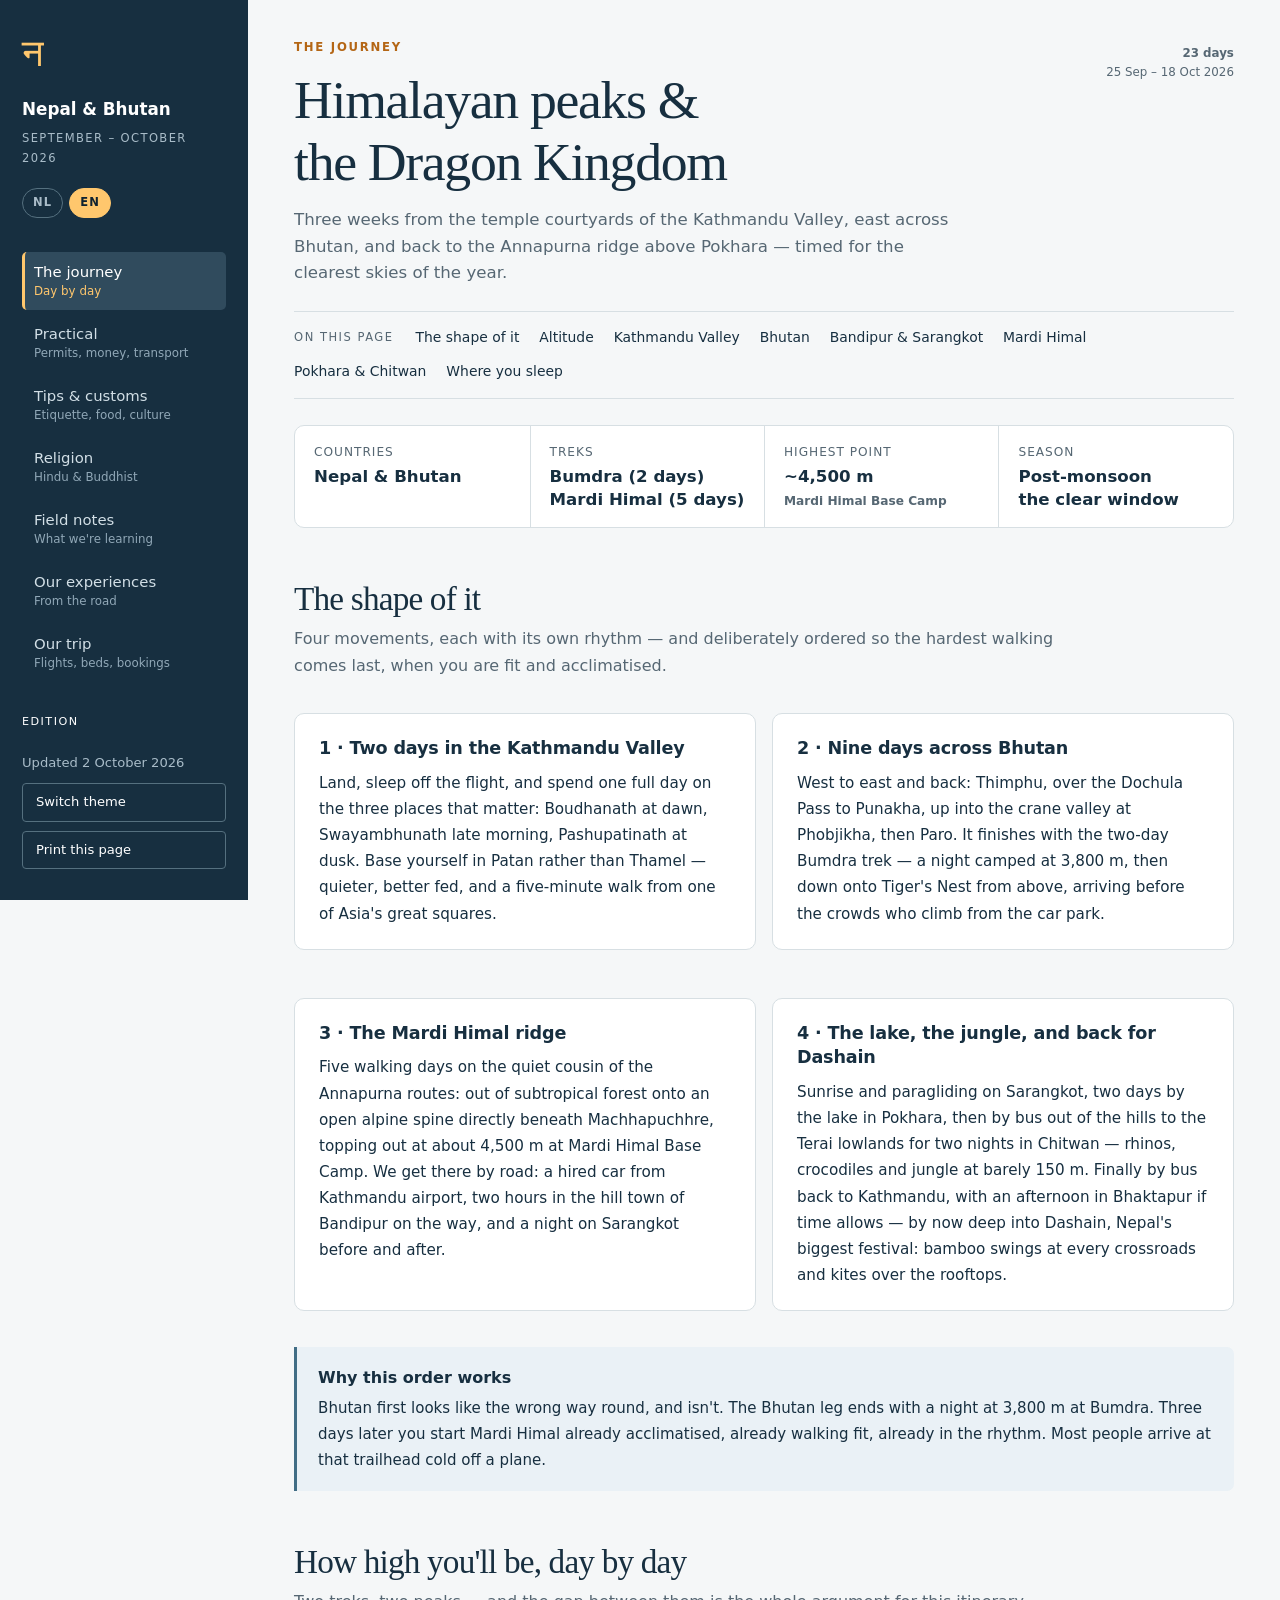
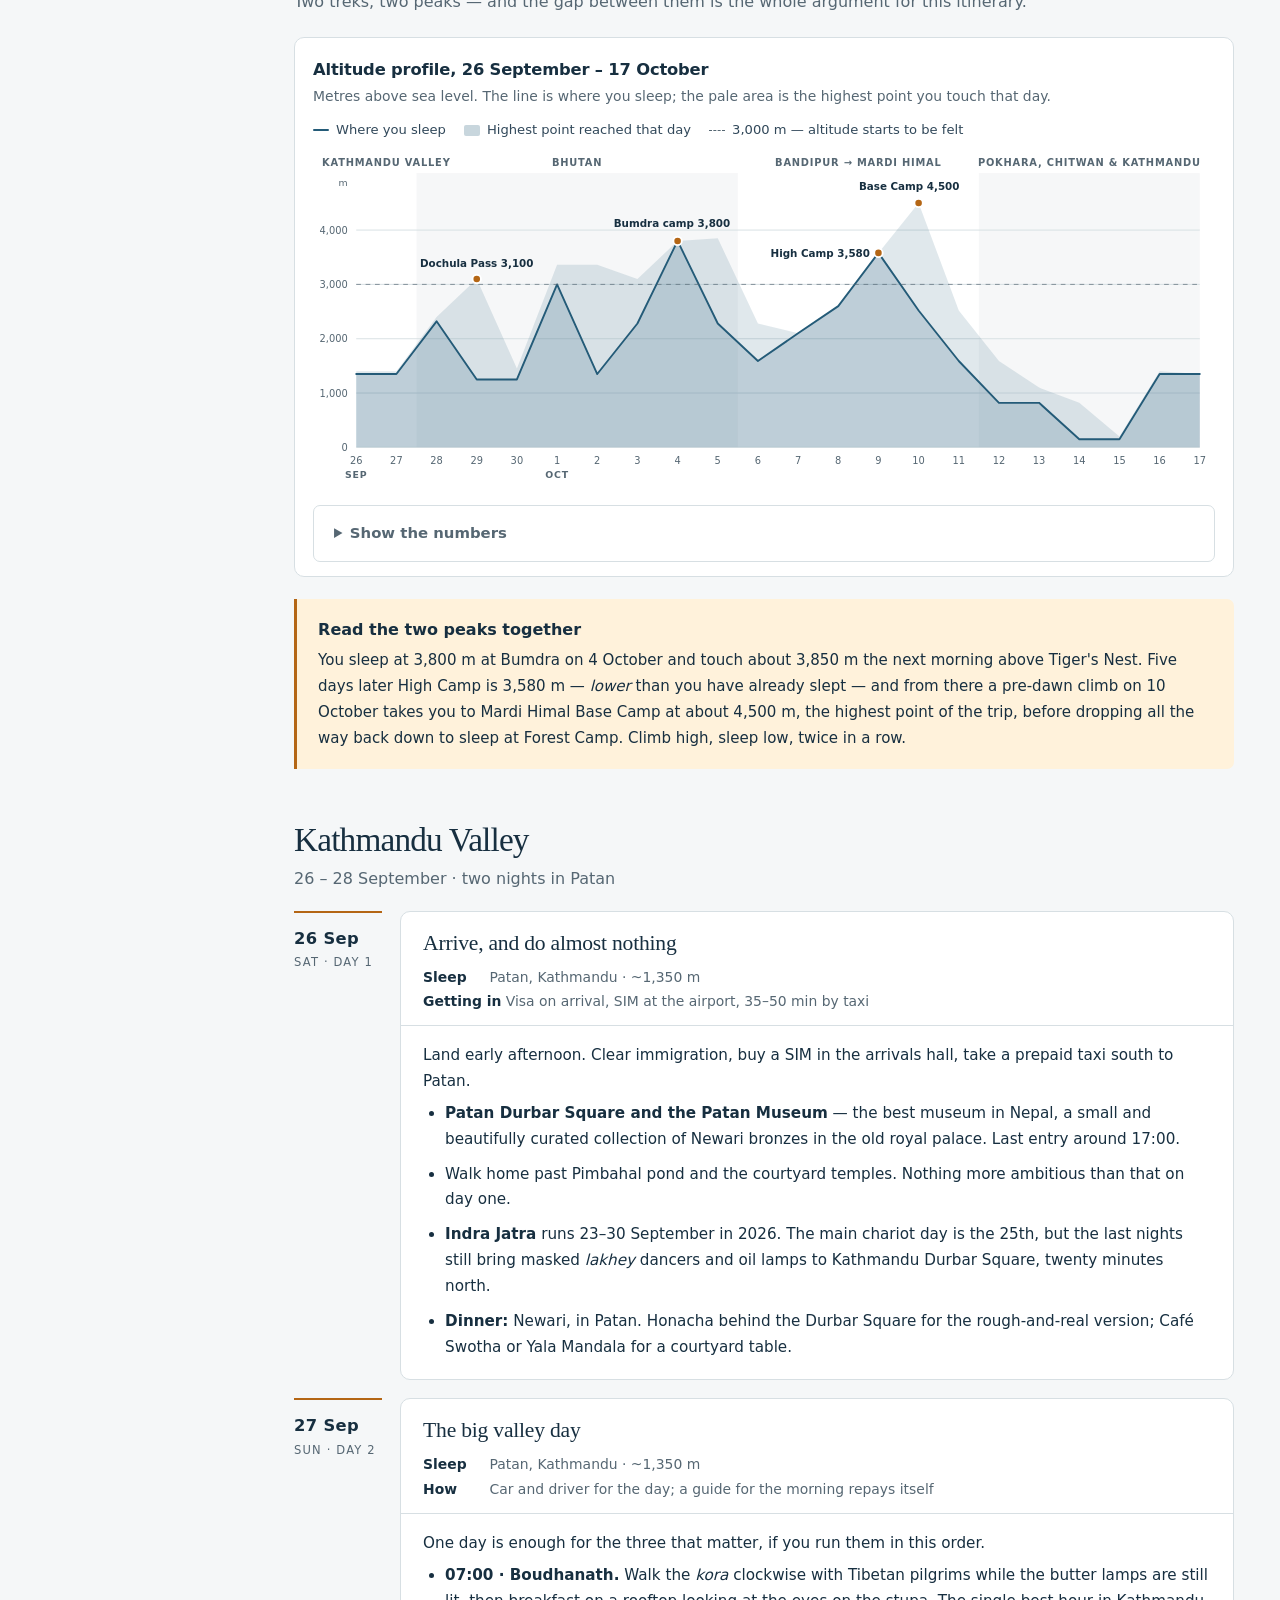
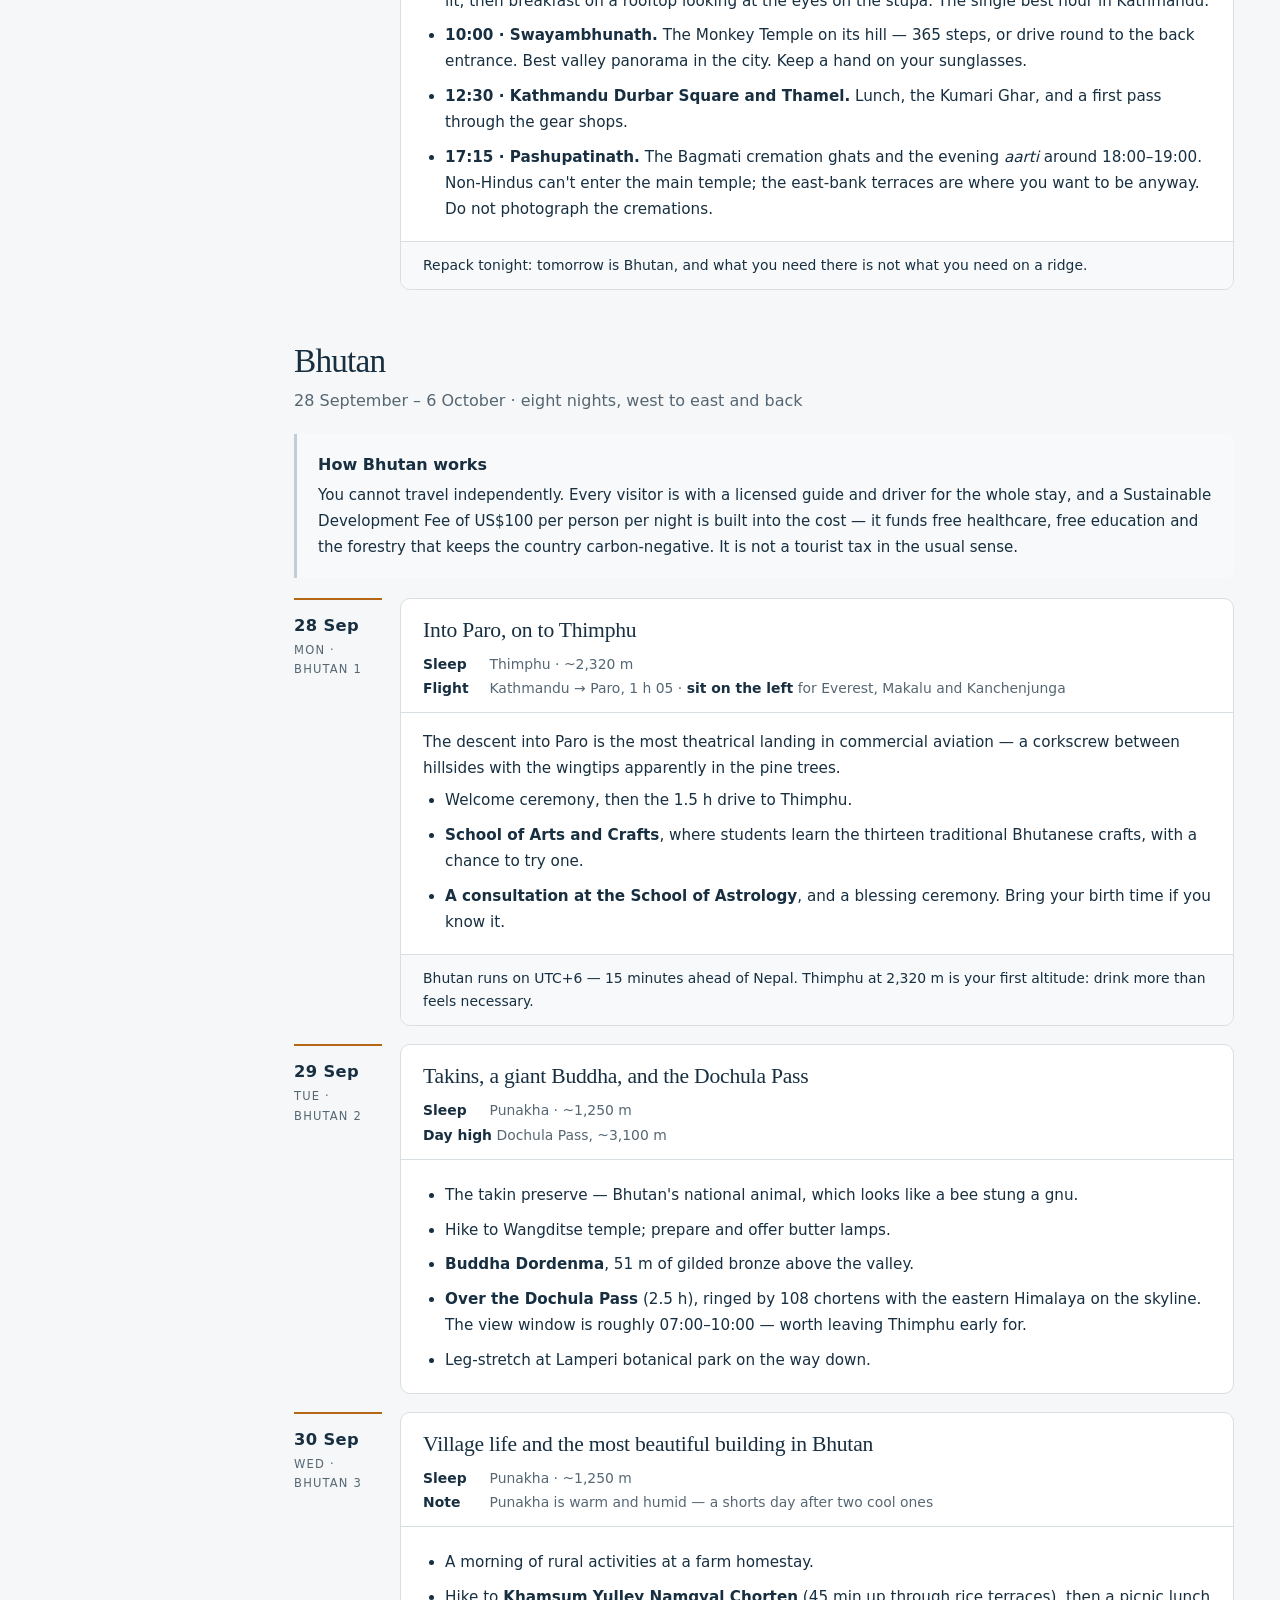
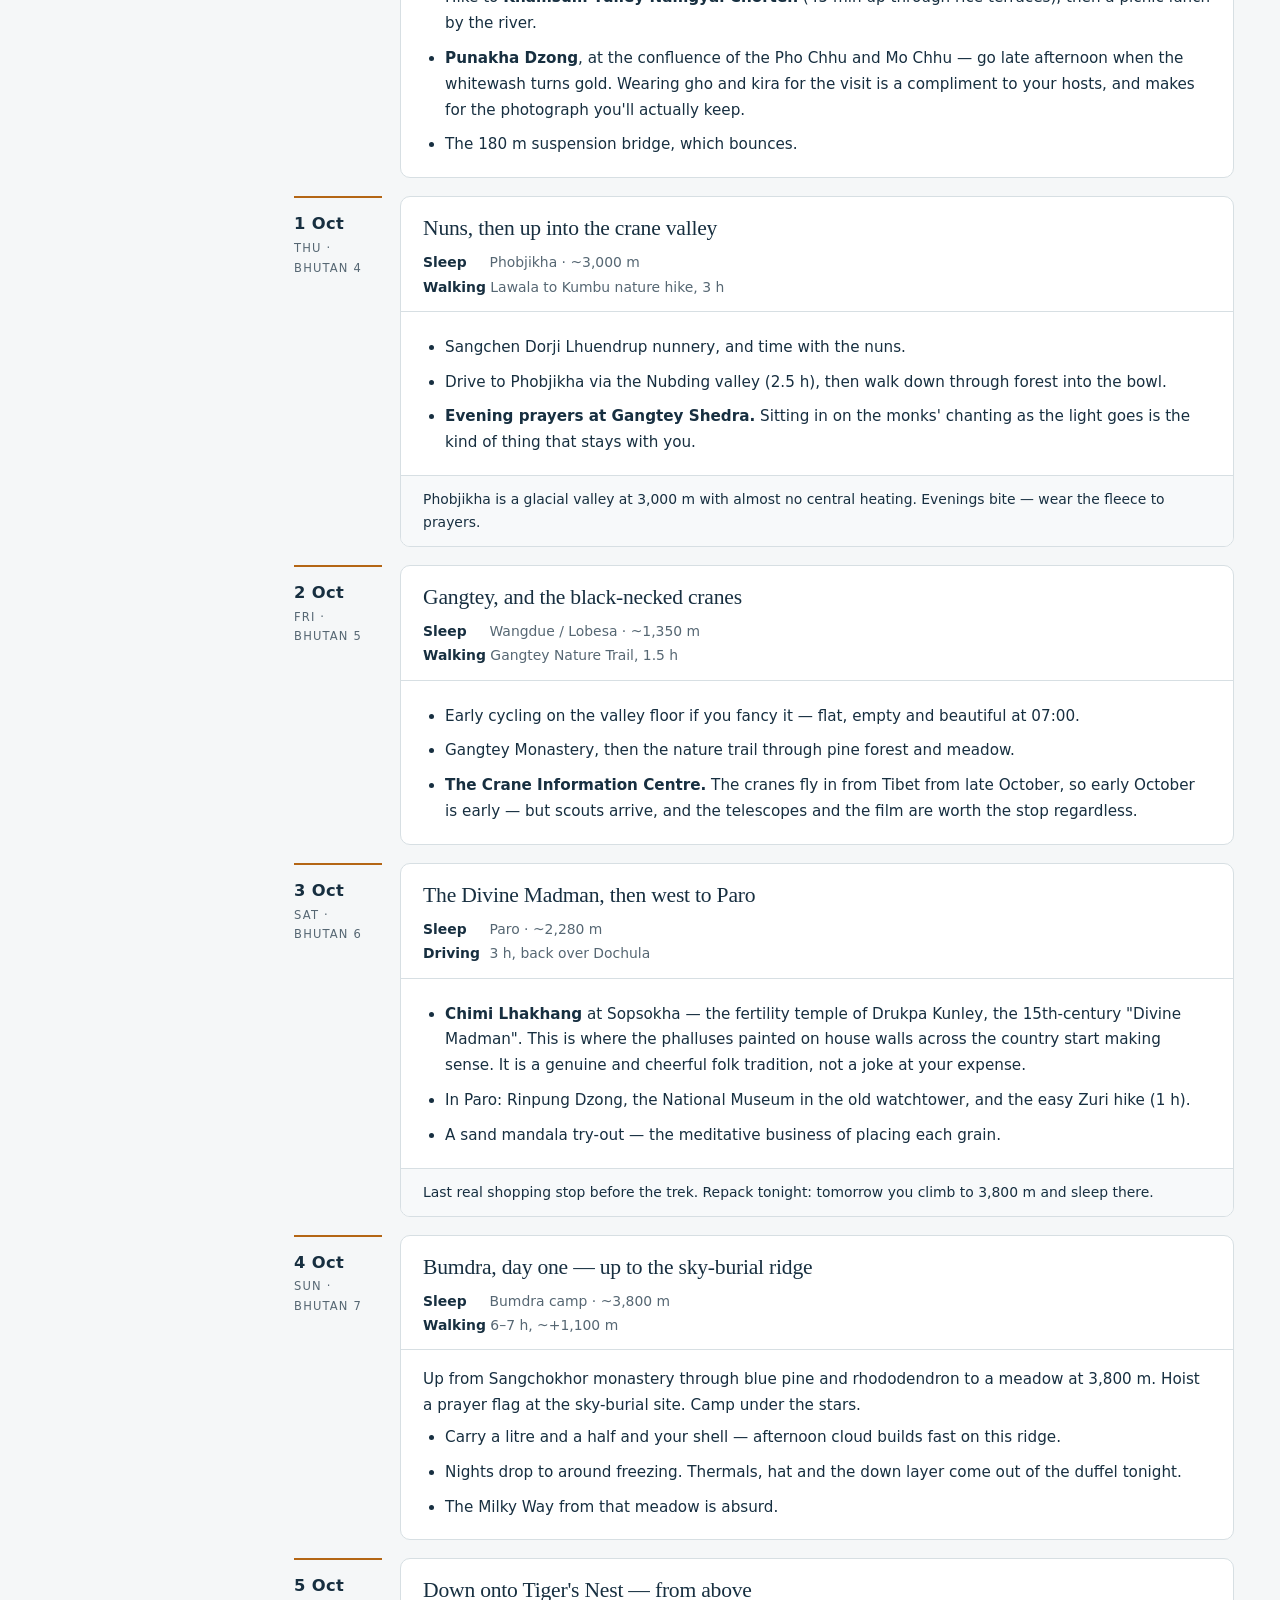
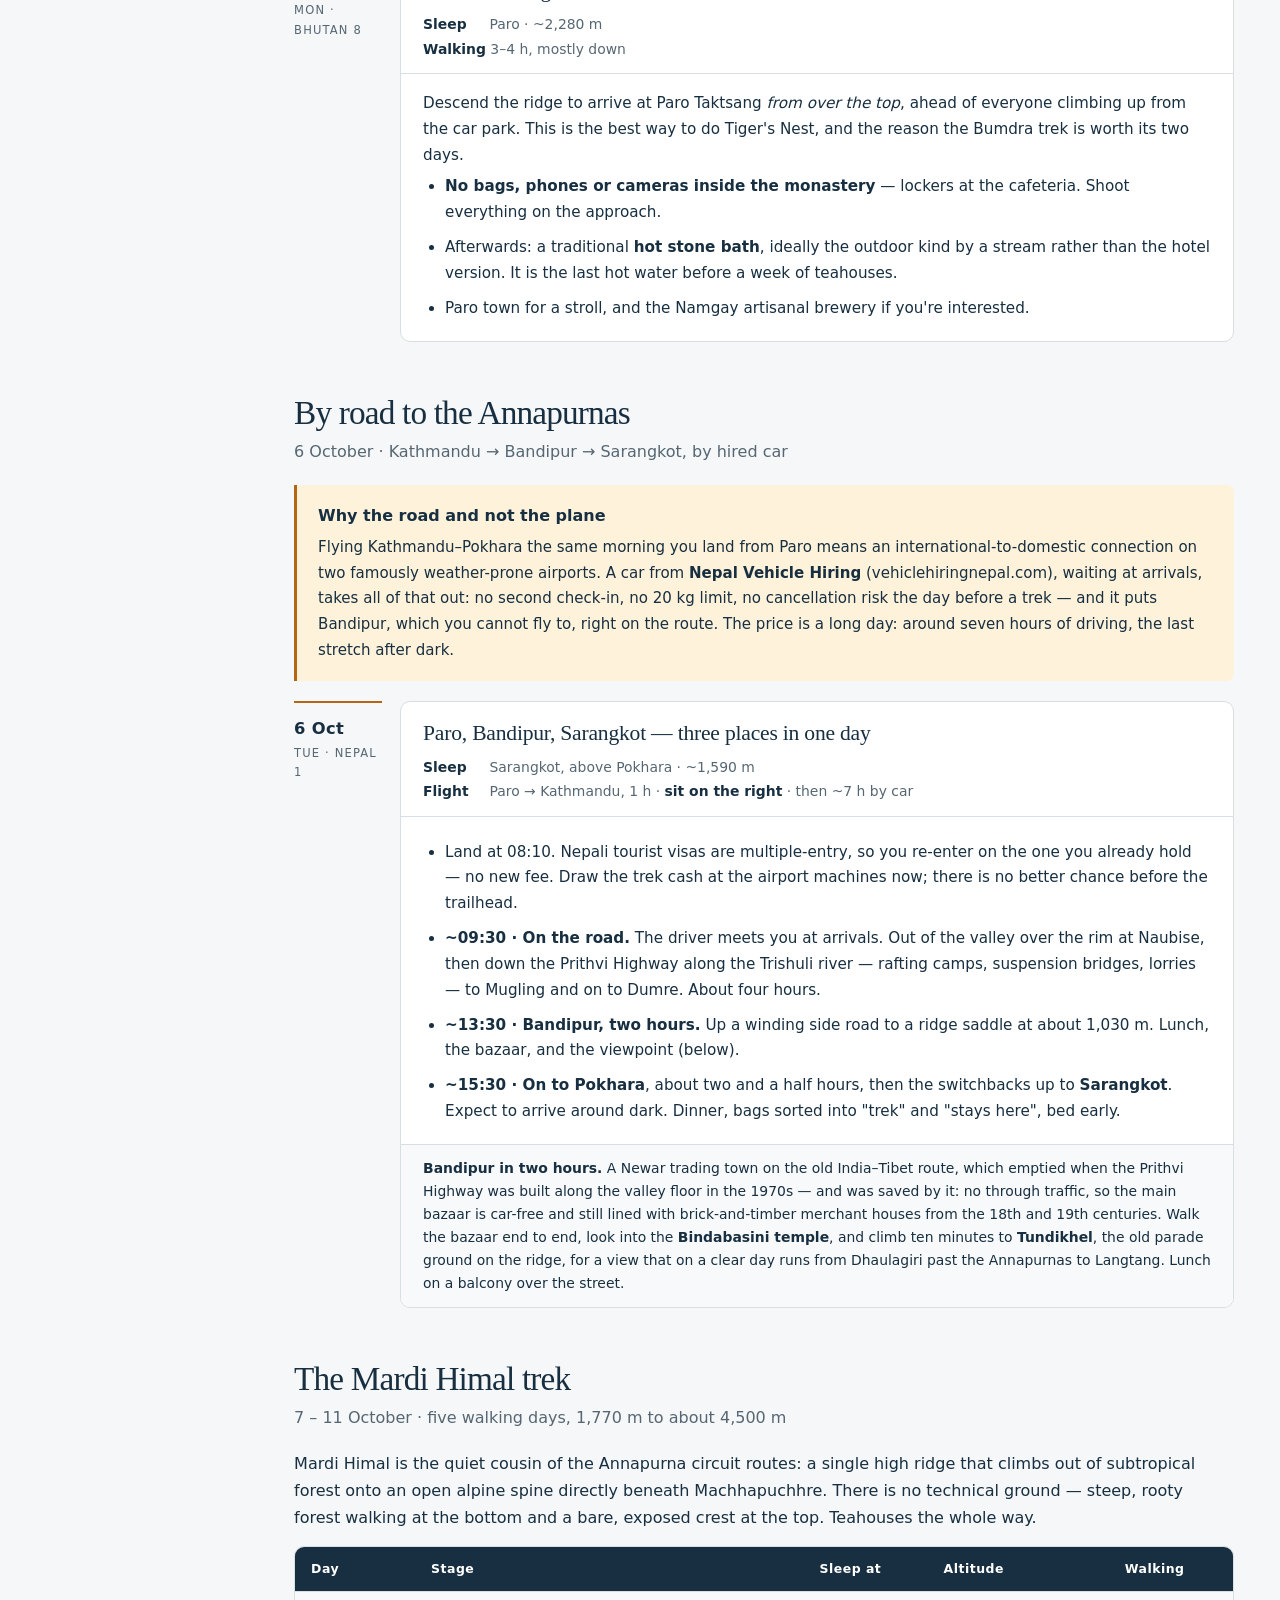
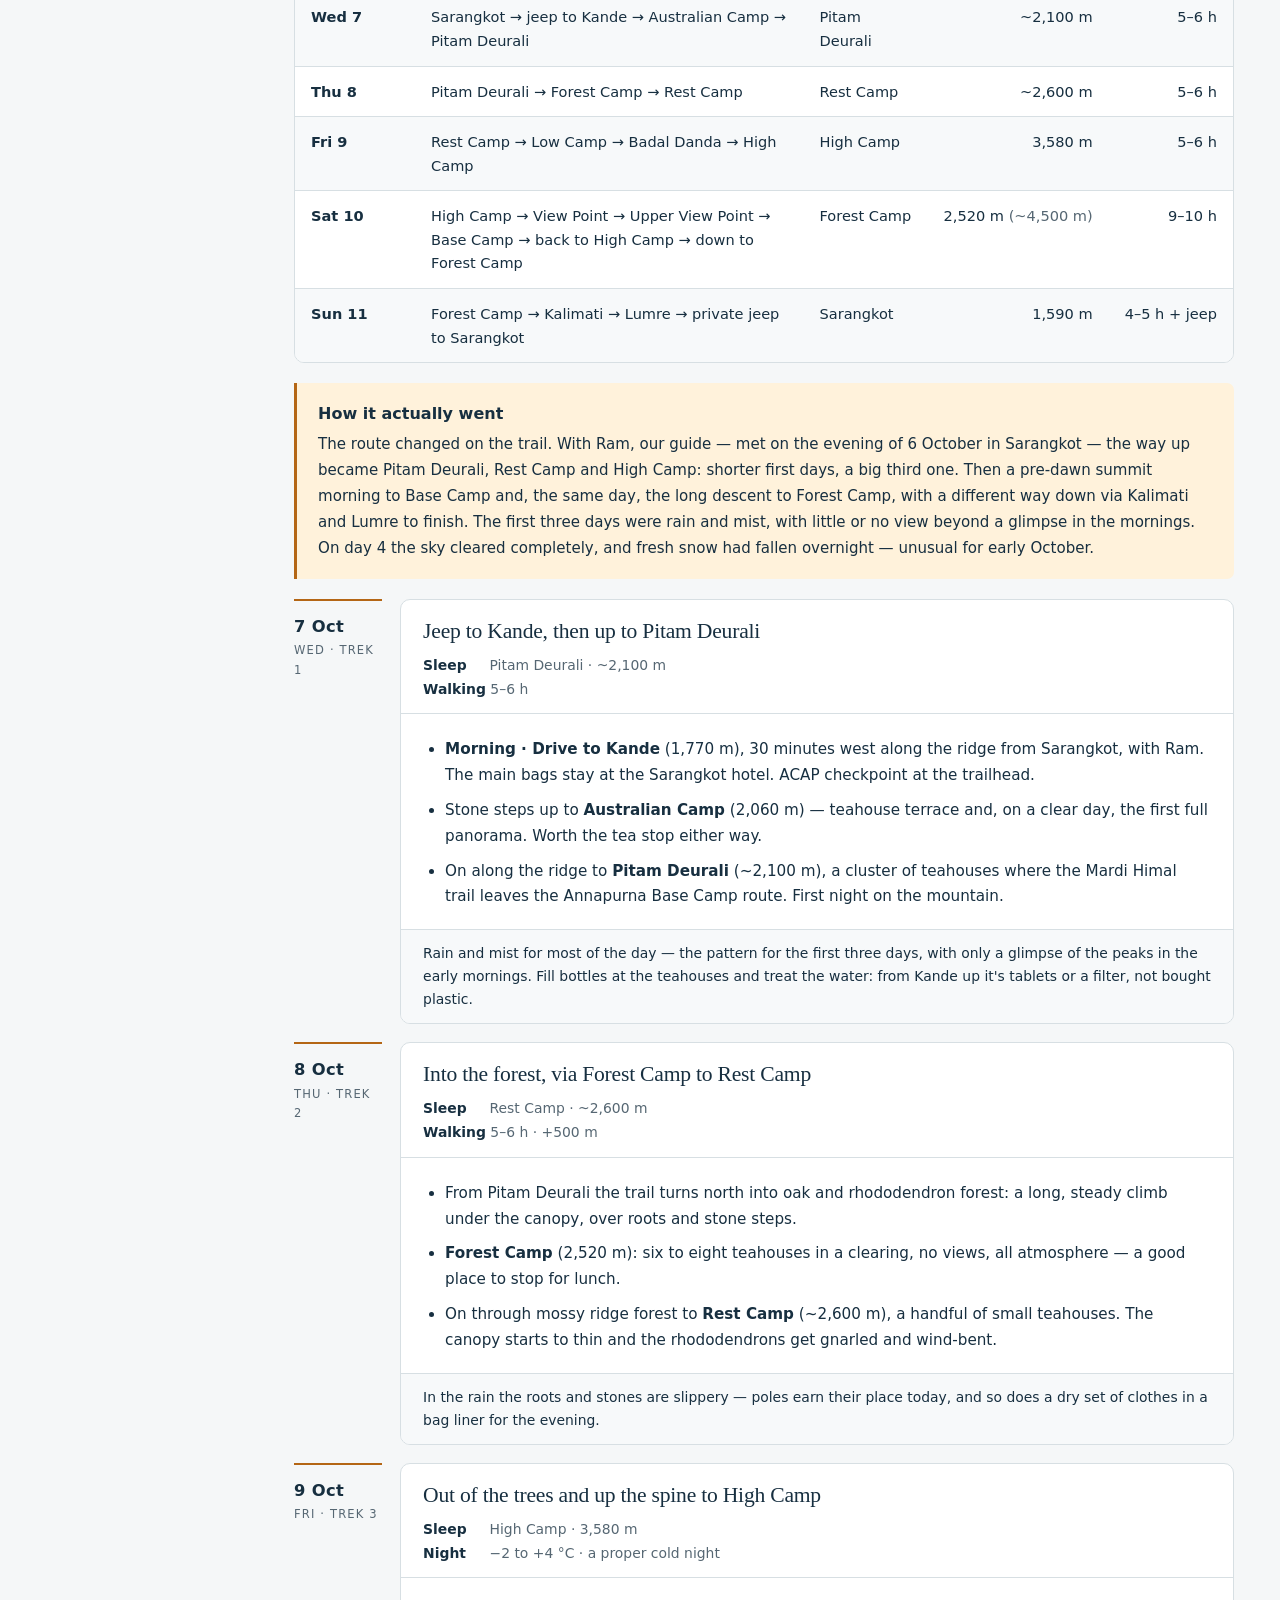
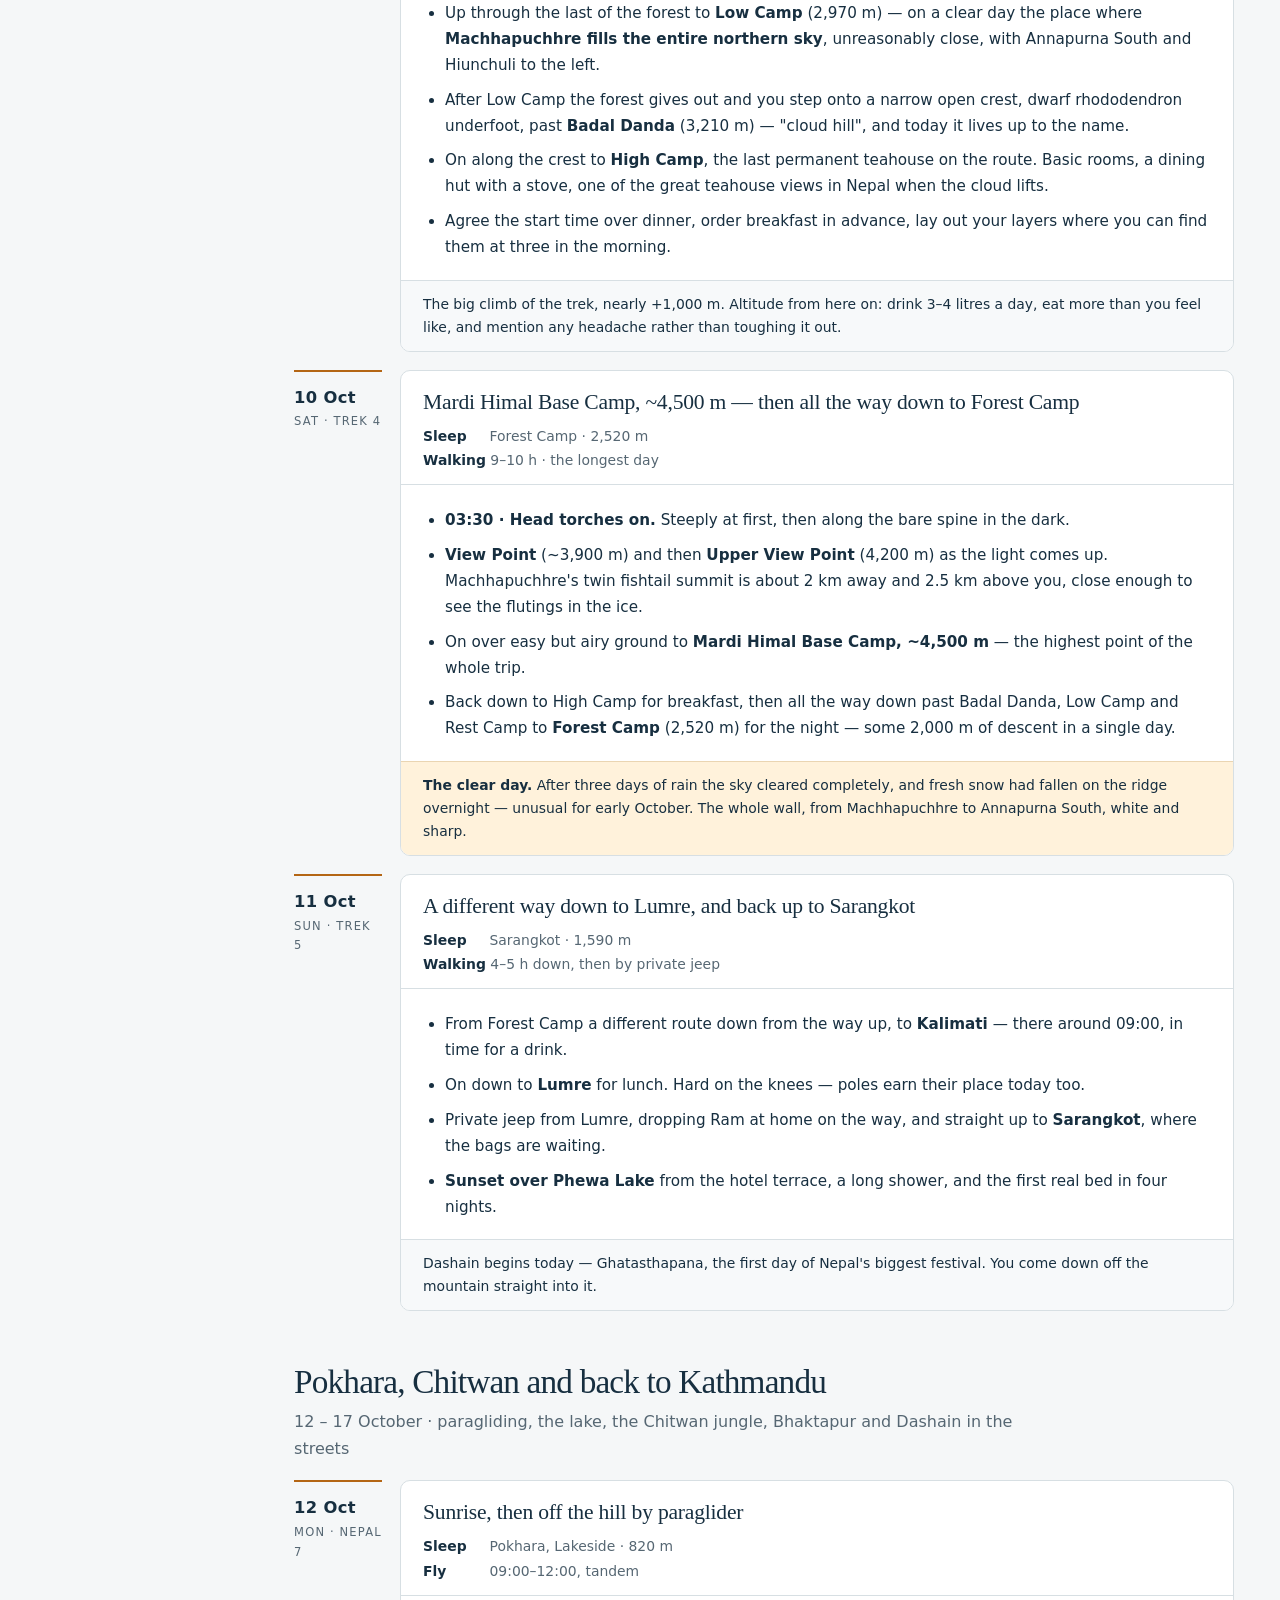
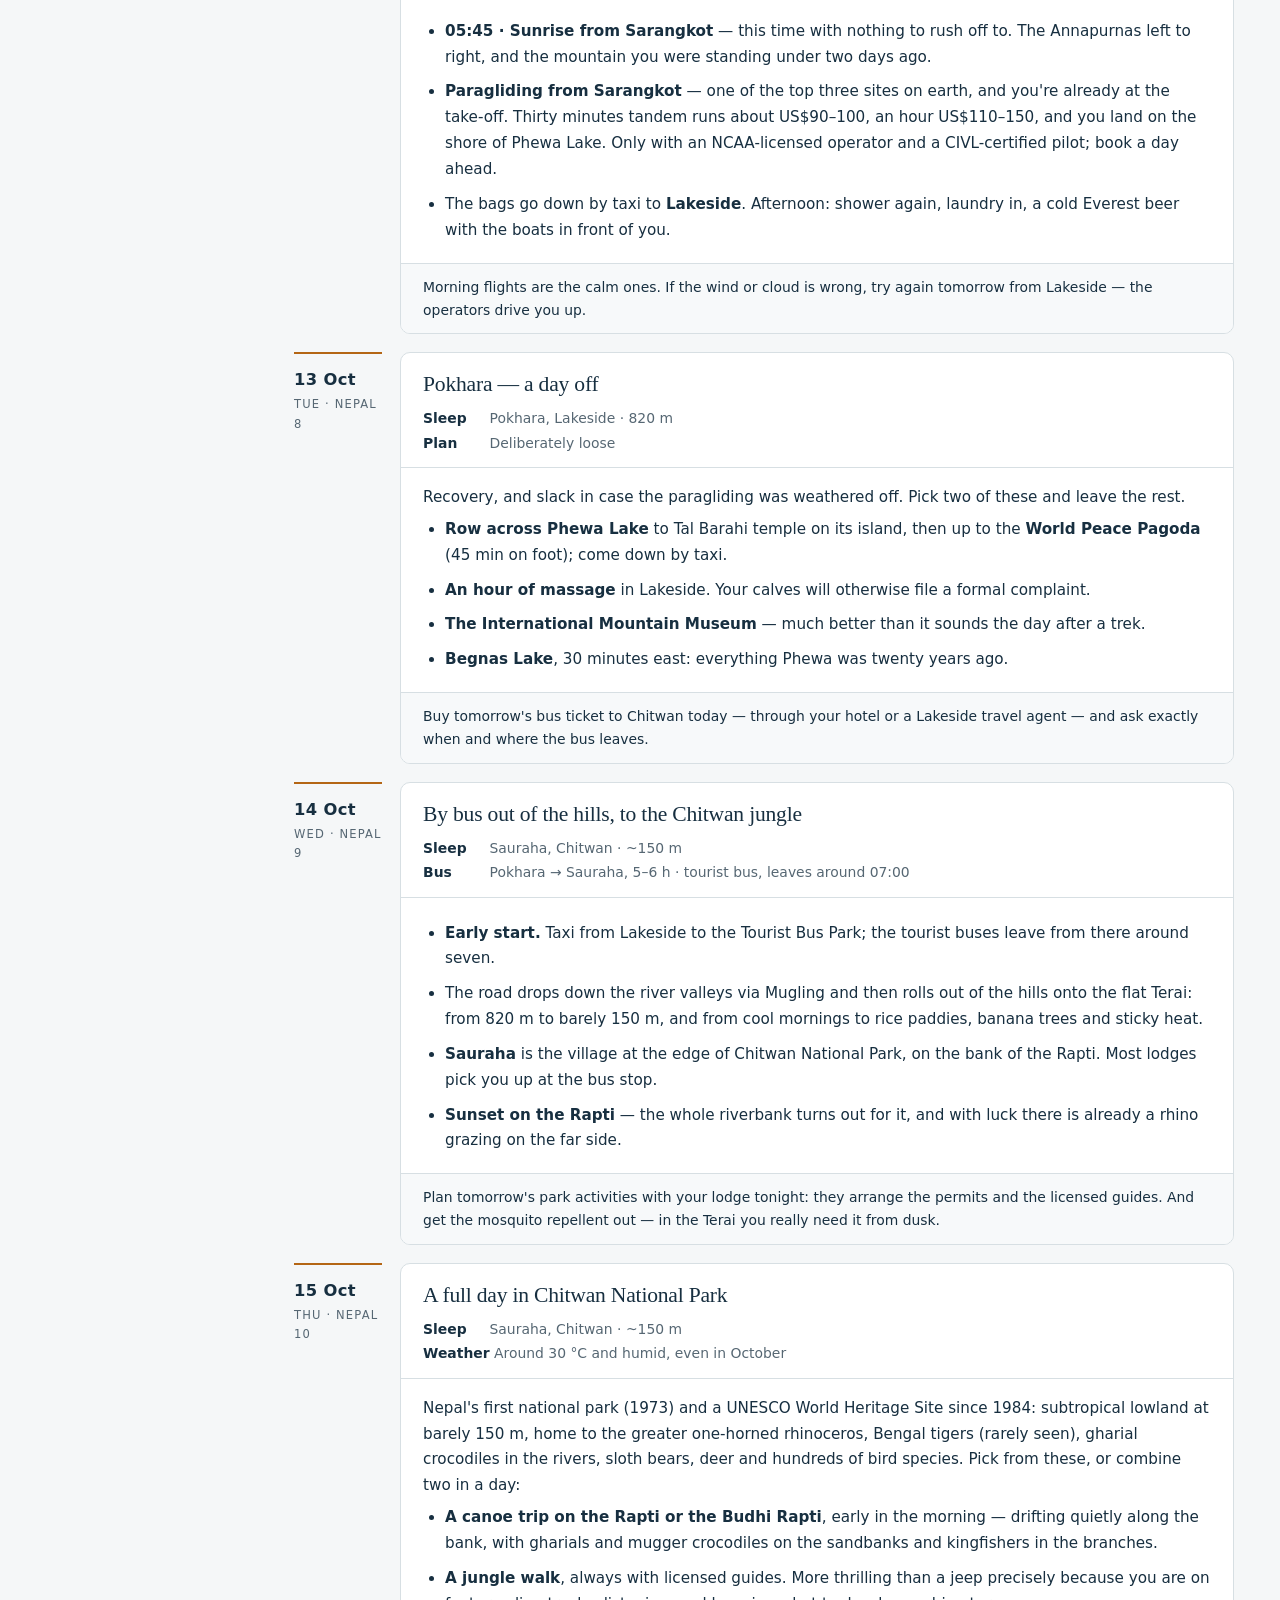
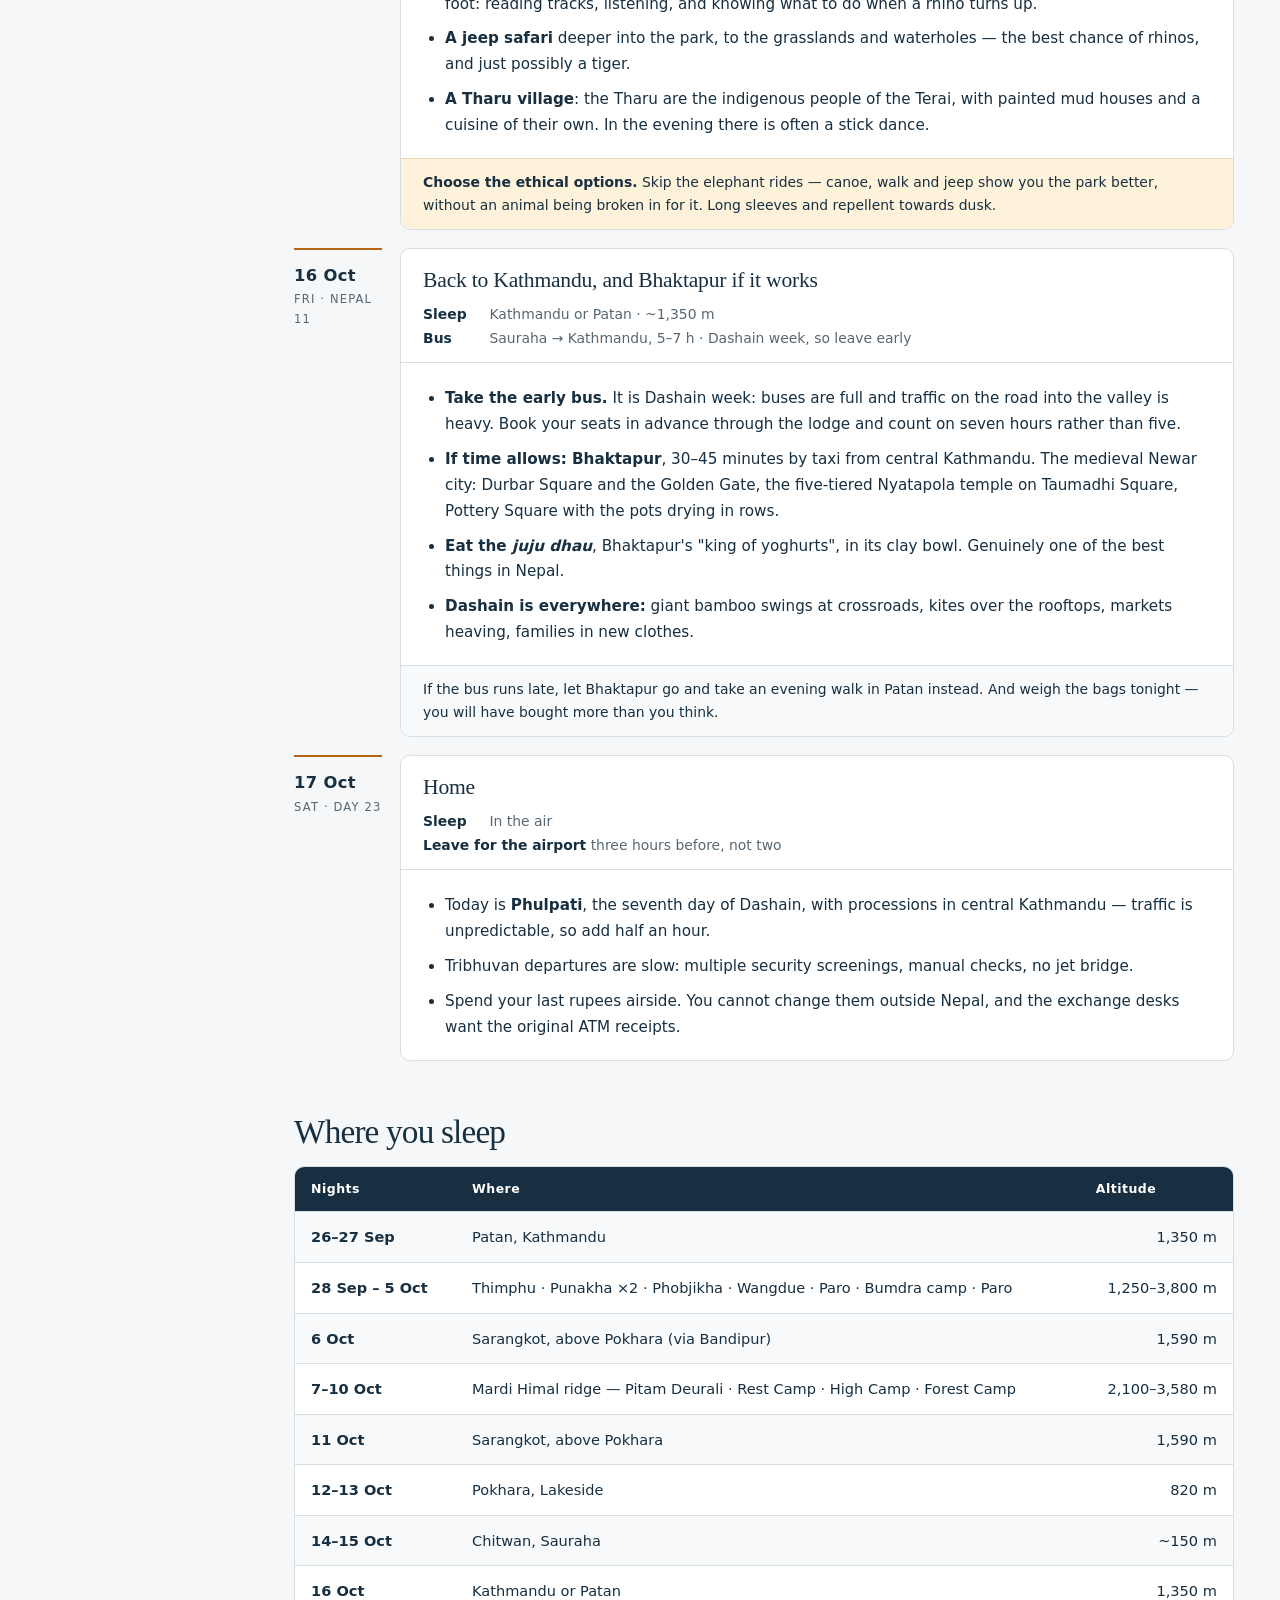
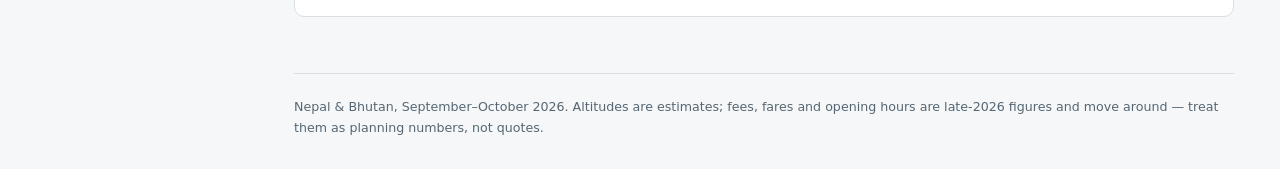
==== commit 4a7a67e3: "Planning: two nights Pokhara, two nights Chitwan by bus, last night Kathmandu with Bhaktapur; no Nag" ====
--- a/en/index.html
+++ b/en/index.html
@@ -56,7 +56,7 @@
   <a href="#bhutan">Bhutan</a>
   <a href="#annapurna">Bandipur &amp; Sarangkot</a>
   <a href="#mardi">Mardi Himal</a>
-  <a href="#finale">Pokhara &amp; the valley</a>
+  <a href="#finale">Pokhara &amp; Chitwan</a>
   <a href="#beds">Where you sleep</a>
 </div>
 
@@ -84,8 +84,8 @@
       <p>Five walking days on the quiet cousin of the Annapurna routes: out of subtropical forest onto an open alpine spine directly beneath Machhapuchhre, topping out at about 4,500 m at Mardi Himal Base Camp. We get there by road: a hired car from Kathmandu airport, two hours in the hill town of Bandipur on the way, and a night on Sarangkot before and after.</p>
     </div>
     <div class="panel">
-      <h3>4 · Back to the valley for Dashain</h3>
-      <p>Sunrise and paragliding on Sarangkot, two days by the lake in Pokhara, then a flight east for a last Himalayan sunrise at Nagarkot, a night inside Bhaktapur and a last day in Kathmandu — by now deep into Dashain, Nepal's biggest festival: bamboo swings at every crossroads and kites over the rooftops.</p>
+      <h3>4 · The lake, the jungle, and back for Dashain</h3>
+      <p>Sunrise and paragliding on Sarangkot, two days by the lake in Pokhara, then by bus out of the hills to the Terai lowlands for two nights in Chitwan — rhinos, crocodiles and jungle at barely 150 m. Finally by bus back to Kathmandu, with an afternoon in Bhaktapur if time allows — by now deep into Dashain, Nepal's biggest festival: bamboo swings at every crossroads and kites over the rooftops.</p>
     </div>
   </div>
 
@@ -112,7 +112,7 @@
 
       <div class="viz-scroll">
       <svg class="viz-svg" id="altSvg" viewBox="0 0 960 372" role="img"
-           aria-label="Altitude profile from 26 September to 17 October 2026. Around 1,350 metres in the Kathmandu Valley, rising across Bhutan to a camp at 3,800 metres at Bumdra on 4 October, a night at 1,590 metres on Sarangkot, then climbing the Mardi Himal ridge to 3,580 metres at High Camp on 9 October and a high point of about 4,500 metres at Mardi Himal Base Camp on 10 October, before Pokhara, Nagarkot at 2,195 metres and the valley at around 1,350 metres."></svg>
+           aria-label="Altitude profile from 26 September to 17 October 2026. Around 1,350 metres in the Kathmandu Valley, rising across Bhutan to a camp at 3,800 metres at Bumdra on 4 October, a night at 1,590 metres on Sarangkot, then climbing the Mardi Himal ridge to 3,580 metres at High Camp on 9 October and a high point of about 4,500 metres at Mardi Himal Base Camp on 10 October, followed by two nights in Pokhara at 820 metres, a drop to around 150 metres in Chitwan and finally the valley at around 1,350 metres."></svg>
       </div>
 
       <div class="viz-tip" id="altTip" aria-hidden="true"></div>
@@ -444,8 +444,8 @@
 </section>
 
 <section class="section" id="finale">
-  <h2>Pokhara, and back to the valley</h2>
-  <p class="section-lead">12 – 17 October · paragliding, the lake, Nagarkot, Bhaktapur and Dashain in the streets</p>
+  <h2>Pokhara, Chitwan and back to Kathmandu</h2>
+  <p class="section-lead">12 – 17 October · paragliding, the lake, the Chitwan jungle, Bhaktapur and Dashain in the streets</p>
 
   <div class="day">
     <div class="date"><strong>12 Oct</strong><span>Mon · Nepal 7</span></div>
@@ -477,55 +477,59 @@
           <li><b>Begnas Lake</b>, 30 minutes east: everything Phewa was twenty years ago.</li>
         </ul>
       </div>
+      <div class="day-extra">Buy tomorrow's bus ticket to Chitwan today — through your hotel or a Lakeside travel agent — and ask exactly when and where the bus leaves.</div>
     </div>
   </div>
 
   <div class="day">
     <div class="date"><strong>14 Oct</strong><span>Wed · Nepal 9</span></div>
     <div class="day-content">
-      <div class="day-top"><h3>Fly east, and up to the valley rim</h3></div>
-      <div class="day-meta"><div><b>Sleep</b> Nagarkot · ~2,195 m</div><div><b>Flight</b> Pokhara → Kathmandu, 25–30 min · afternoon, still to book · <b>sit on the left</b></div></div>
-      <div class="day-body">
-        <ul>
-          <li>A slow morning by the lake, then the afternoon flight east. Sit on the left for a last look at the Annapurnas, Manaslu and Ganesh Himal.</li>
-          <li><b>Drive straight out to Nagarkot</b>, about an hour east of the airport. No crossing Kathmandu, no traffic.</li>
-          <li>Nagarkot sits at 2,195 m on the valley rim and looks out over eight Himalayan ranges — Ganesh Himal, Langtang Lirung, Dorje Lakpa, Gauri Shankar, and on a clear October morning a distant Everest.</li>
-        </ul>
-      </div>
-      <div class="day-extra amber"><b>The afternoon flight is the risk.</b> Pokhara weather builds through the day and afternoon services are the ones that get delayed or cancelled. If it goes, airlines rebook you onto the first flight next morning — you lose the Nagarkot sunrise but not Bhaktapur. Take the earliest afternoon slot you can.</div>
+      <div class="day-top"><h3>By bus out of the hills, to the Chitwan jungle</h3></div>
+      <div class="day-meta"><div><b>Sleep</b> Sauraha, Chitwan · ~150 m</div><div><b>Bus</b> Pokhara → Sauraha, 5–6 h · tourist bus, leaves around 07:00</div></div>
+      <div class="day-body">
+        <ul>
+          <li><b>Early start.</b> Taxi from Lakeside to the Tourist Bus Park; the tourist buses leave from there around seven.</li>
+          <li>The road drops down the river valleys via Mugling and then rolls out of the hills onto the flat Terai: from 820 m to barely 150 m, and from cool mornings to rice paddies, banana trees and sticky heat.</li>
+          <li><b>Sauraha</b> is the village at the edge of Chitwan National Park, on the bank of the Rapti. Most lodges pick you up at the bus stop.</li>
+          <li><b>Sunset on the Rapti</b> — the whole riverbank turns out for it, and with luck there is already a rhino grazing on the far side.</li>
+        </ul>
+      </div>
+      <div class="day-extra">Plan tomorrow's park activities with your lodge tonight: they arrange the permits and the licensed guides. And get the mosquito repellent out — in the Terai you really need it from dusk.</div>
     </div>
   </div>
 
   <div class="day">
     <div class="date"><strong>15 Oct</strong><span>Thu · Nepal 10</span></div>
     <div class="day-content">
-      <div class="day-top"><h3>Sunrise east, then sleep in a medieval city</h3></div>
-      <div class="day-meta"><div><b>Sleep</b> Bhaktapur old town · ~1,400 m</div><div><b>Drive</b> Nagarkot → Bhaktapur, ~45 min</div></div>
-      <div class="day-body">
-        <ul>
-          <li><b>Sunrise from Nagarkot</b> — the eastern Himalaya this time, the mirror of Sarangkot. Pick a hotel whose rooms face the range, so it happens from your own balcony.</li>
-          <li>Down the hill to <b>Bhaktapur</b>, 45 minutes. On the way, or as a short detour, <b>Changunarayan</b> — the oldest temple in the valley, on its own ridge.</li>
-          <li><b>Sleep inside the old city.</b> That's the trick: day-trippers arrive at ten and leave at five, and the town in between — at dusk, at dawn, lit by doorway lamps — is the finest surviving Newari city in the valley.</li>
-          <li><b>Evening:</b> Durbar Square and the Golden Gate, then Taumadhi Square under the five-tiered Nyatapola temple.</li>
-        </ul>
-      </div>
+      <div class="day-top"><h3>A full day in Chitwan National Park</h3></div>
+      <div class="day-meta"><div><b>Sleep</b> Sauraha, Chitwan · ~150 m</div><div><b>Weather</b> Around 30 °C and humid, even in October</div></div>
+      <div class="day-body">
+        <p>Nepal's first national park (1973) and a UNESCO World Heritage Site since 1984: subtropical lowland at barely 150 m, home to the greater one-horned rhinoceros, Bengal tigers (rarely seen), gharial crocodiles in the rivers, sloth bears, deer and hundreds of bird species. Pick from these, or combine two in a day:</p>
+        <ul>
+          <li><b>A canoe trip on the Rapti or the Budhi Rapti</b>, early in the morning — drifting quietly along the bank, with gharials and mugger crocodiles on the sandbanks and kingfishers in the branches.</li>
+          <li><b>A jungle walk</b>, always with licensed guides. More thrilling than a jeep precisely because you are on foot: reading tracks, listening, and knowing what to do when a rhino turns up.</li>
+          <li><b>A jeep safari</b> deeper into the park, to the grasslands and waterholes — the best chance of rhinos, and just possibly a tiger.</li>
+          <li><b>A Tharu village</b>: the Tharu are the indigenous people of the Terai, with painted mud houses and a cuisine of their own. In the evening there is often a stick dance.</li>
+        </ul>
+      </div>
+      <div class="day-extra amber"><b>Choose the ethical options.</b> Skip the elephant rides — canoe, walk and jeep show you the park better, without an animal being broken in for it. Long sleeves and repellent towards dusk.</div>
     </div>
   </div>
 
   <div class="day">
     <div class="date"><strong>16 Oct</strong><span>Fri · Nepal 11</span></div>
     <div class="day-content">
-      <div class="day-top"><h3>Bhaktapur at dawn, then a last day in the city</h3></div>
-      <div class="day-meta"><div><b>Sleep</b> Kathmandu or Patan · ~1,350 m</div><div><b>Festival</b> Dashain is five days in</div></div>
-      <div class="day-body">
-        <ul>
-          <li><b>06:30</b> — walk the empty squares before the ticket gates open. Pottery Square with the morning's pots drying in rows, the wood-carving lanes, the Peacock Window in Dattatreya Square.</li>
+      <div class="day-top"><h3>Back to Kathmandu, and Bhaktapur if it works</h3></div>
+      <div class="day-meta"><div><b>Sleep</b> Kathmandu or Patan · ~1,350 m</div><div><b>Bus</b> Sauraha → Kathmandu, 5–7 h · Dashain week, so leave early</div></div>
+      <div class="day-body">
+        <ul>
+          <li><b>Take the early bus.</b> It is Dashain week: buses are full and traffic on the road into the valley is heavy. Book your seats in advance through the lodge and count on seven hours rather than five.</li>
+          <li><b>If time allows: Bhaktapur</b>, 30–45 minutes by taxi from central Kathmandu. The medieval Newar city: Durbar Square and the Golden Gate, the five-tiered Nyatapola temple on Taumadhi Square, Pottery Square with the pots drying in rows.</li>
           <li><b>Eat the <em>juju dhau</em></b>, Bhaktapur's "king of yoghurts", in its clay bowl. Genuinely one of the best things in Nepal.</li>
-          <li>Midday into Kathmandu. Shopping — pashmina, thangka, singing bowls, tea, lokta paper — or the Garden of Dreams, or a cooking class, or the hill town of Kirtipur on the valley rim.</li>
           <li><b>Dashain is everywhere:</b> giant bamboo swings at crossroads, kites over the rooftops, markets heaving, families in new clothes.</li>
         </ul>
       </div>
-      <div class="day-extra">Weigh the bags tonight. You will have bought more than you think.</div>
+      <div class="day-extra">If the bus runs late, let Bhaktapur go and take an evening walk in Patan instead. And weigh the bags tonight — you will have bought more than you think.</div>
     </div>
   </div>
 
@@ -555,8 +559,7 @@
     <tr><td>7–10 Oct</td><td>Mardi Himal ridge — Pitam Deurali · Rest Camp · High Camp · Forest Camp</td><td class="num">2,100–3,580 m</td></tr>
     <tr><td>11 Oct</td><td>Sarangkot, above Pokhara</td><td class="num">1,590 m</td></tr>
     <tr><td>12–13 Oct</td><td>Pokhara, Lakeside</td><td class="num">820 m</td></tr>
-    <tr><td>14 Oct</td><td>Nagarkot, Kathmandu Valley rim</td><td class="num">2,195 m</td></tr>
-    <tr><td>15 Oct</td><td>Bhaktapur old town</td><td class="num">1,400 m</td></tr>
+    <tr><td>14–15 Oct</td><td>Chitwan, Sauraha</td><td class="num">~150 m</td></tr>
     <tr><td>16 Oct</td><td>Kathmandu or Patan</td><td class="num">1,350 m</td></tr>
   </table></div>
 </section>
@@ -582,16 +585,16 @@
     {d:"11 Oct", p:"Sarangkot",          s:1590, h:2520, leg:2},
     {d:"12 Oct", p:"Pokhara, Lakeside",  s:820,  h:1590, leg:3},
     {d:"13 Oct", p:"Pokhara, Lakeside",  s:820,  h:1100, leg:3},
-    {d:"14 Oct", p:"Nagarkot",           s:2195, h:2195, leg:3},
-    {d:"15 Oct", p:"Bhaktapur",          s:1400, h:2195, leg:3},
-    {d:"16 Oct", p:"Patan / Kathmandu",  s:1350, h:1400, leg:3},
+    {d:"14 Oct", p:"Chitwan",            s:150,  h:820,  leg:3},
+    {d:"15 Oct", p:"Chitwan",            s:150,  h:200,  leg:3},
+    {d:"16 Oct", p:"Kathmandu",          s:1350, h:1400, leg:3},
     {d:"17 Oct", p:"Fly home",           s:1350, h:1350, leg:3}
   ];
   var LEGS = [
     {n:"Kathmandu valley",      a:0,  b:1},
     {n:"Bhutan",                a:2,  b:9},
     {n:"Bandipur → Mardi Himal", a:10, b:15},
-    {n:"Pokhara & valley",      a:16, b:21}
+    {n:"Pokhara, Chitwan & Kathmandu", a:16, b:21}
   ];
 
   var W=960,H=372,L=46,R=16,T=58,B=48;
